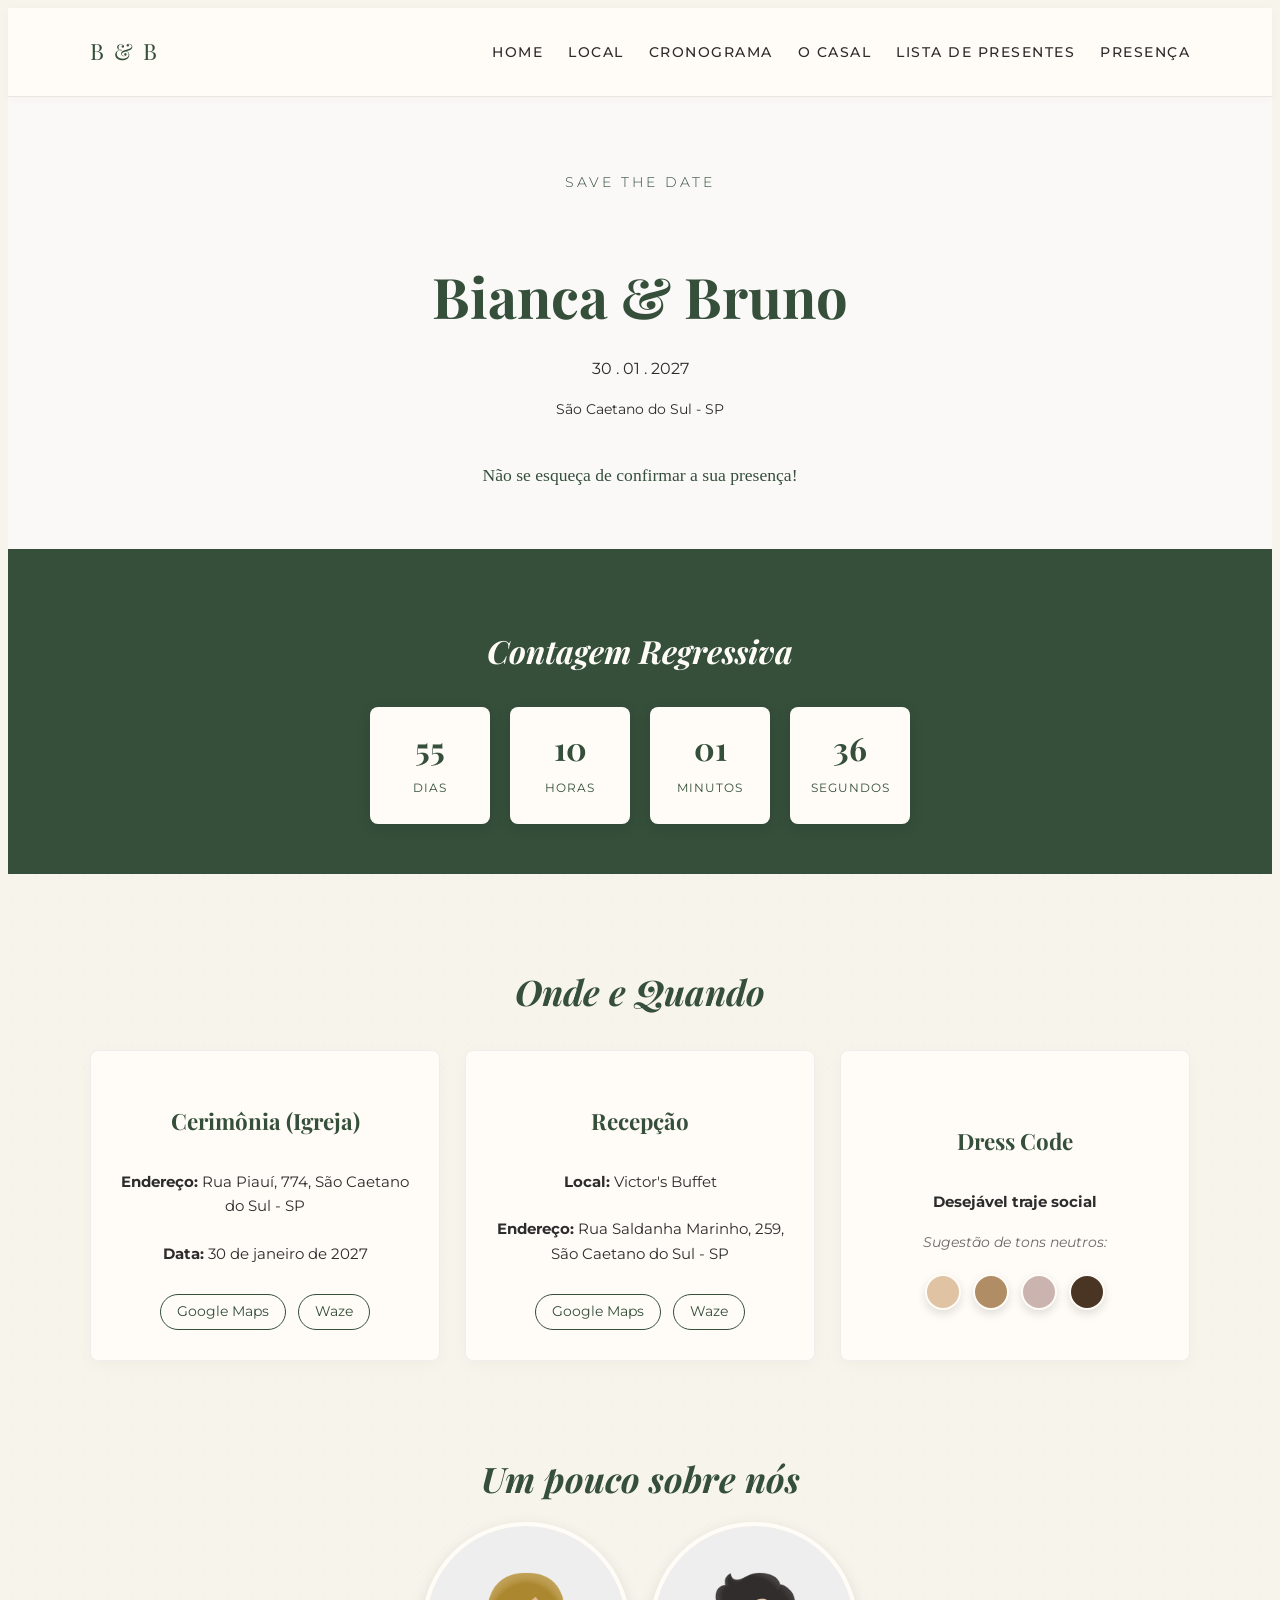
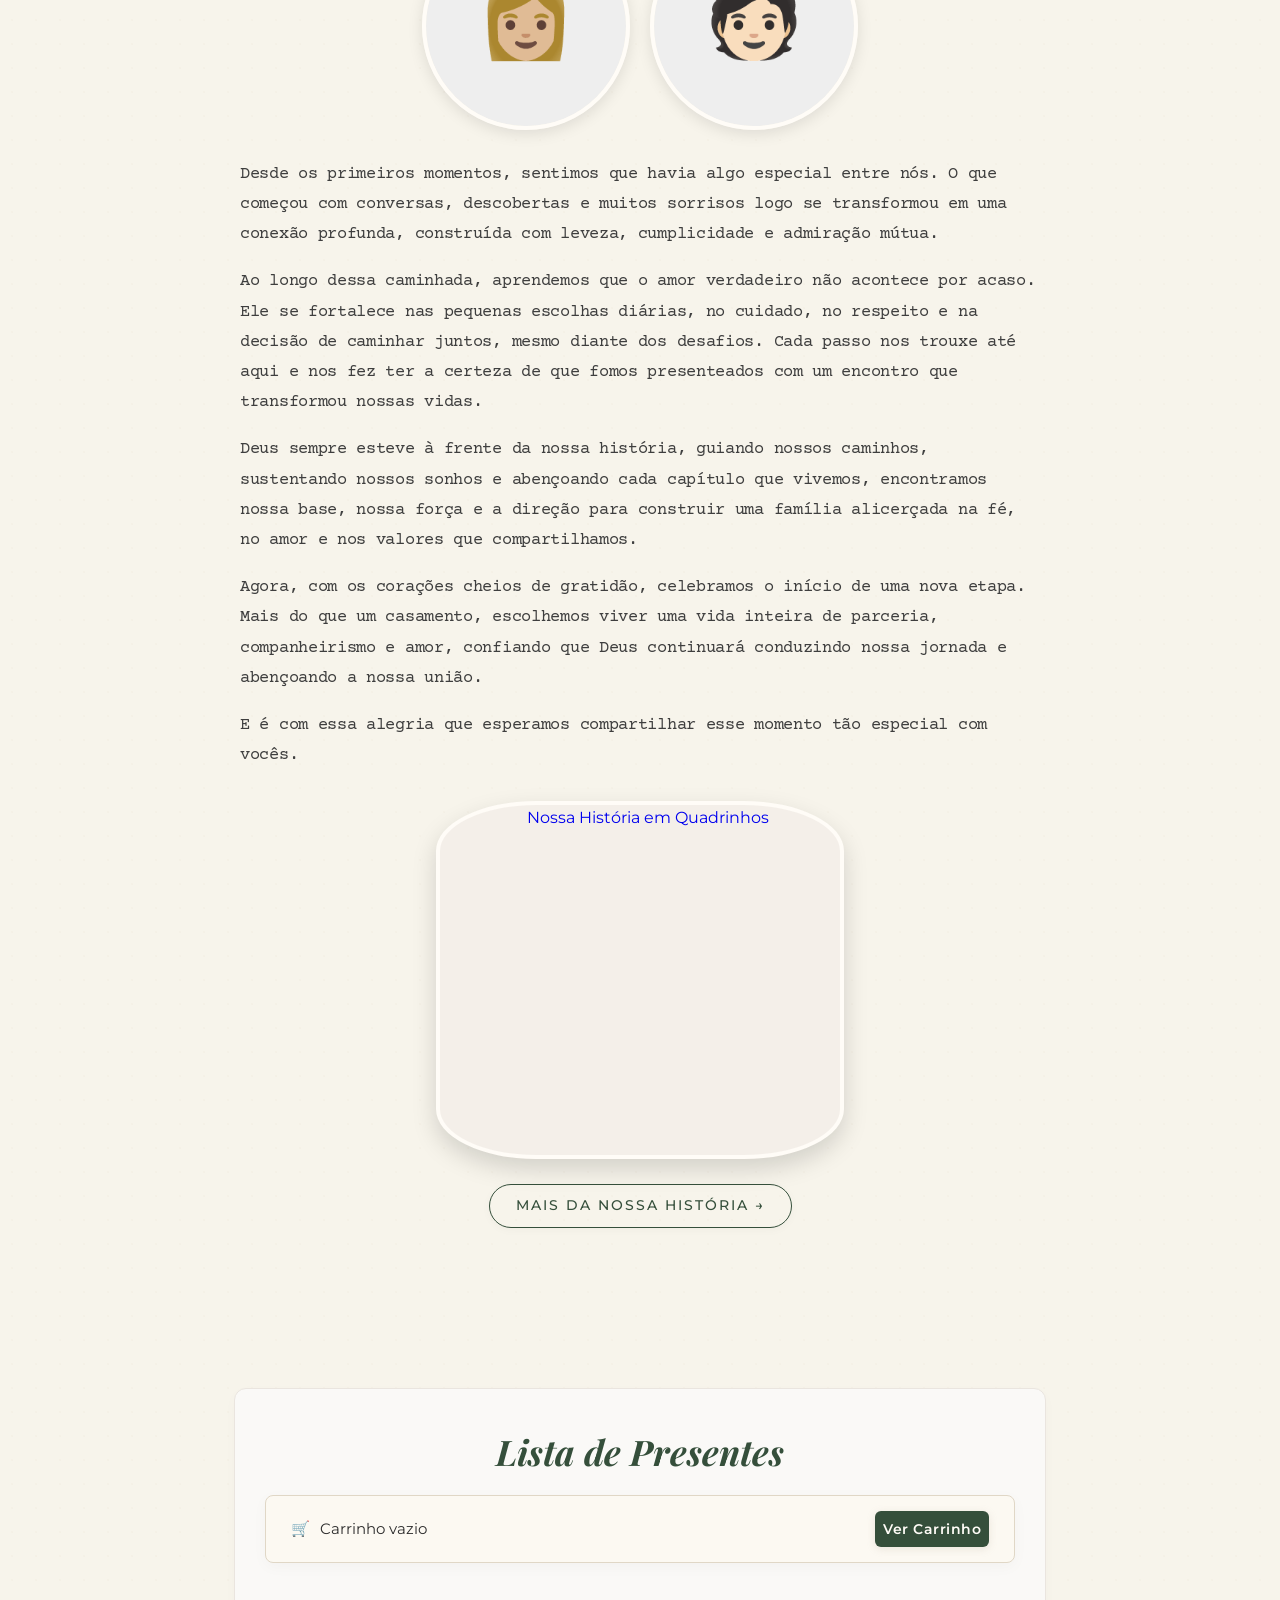
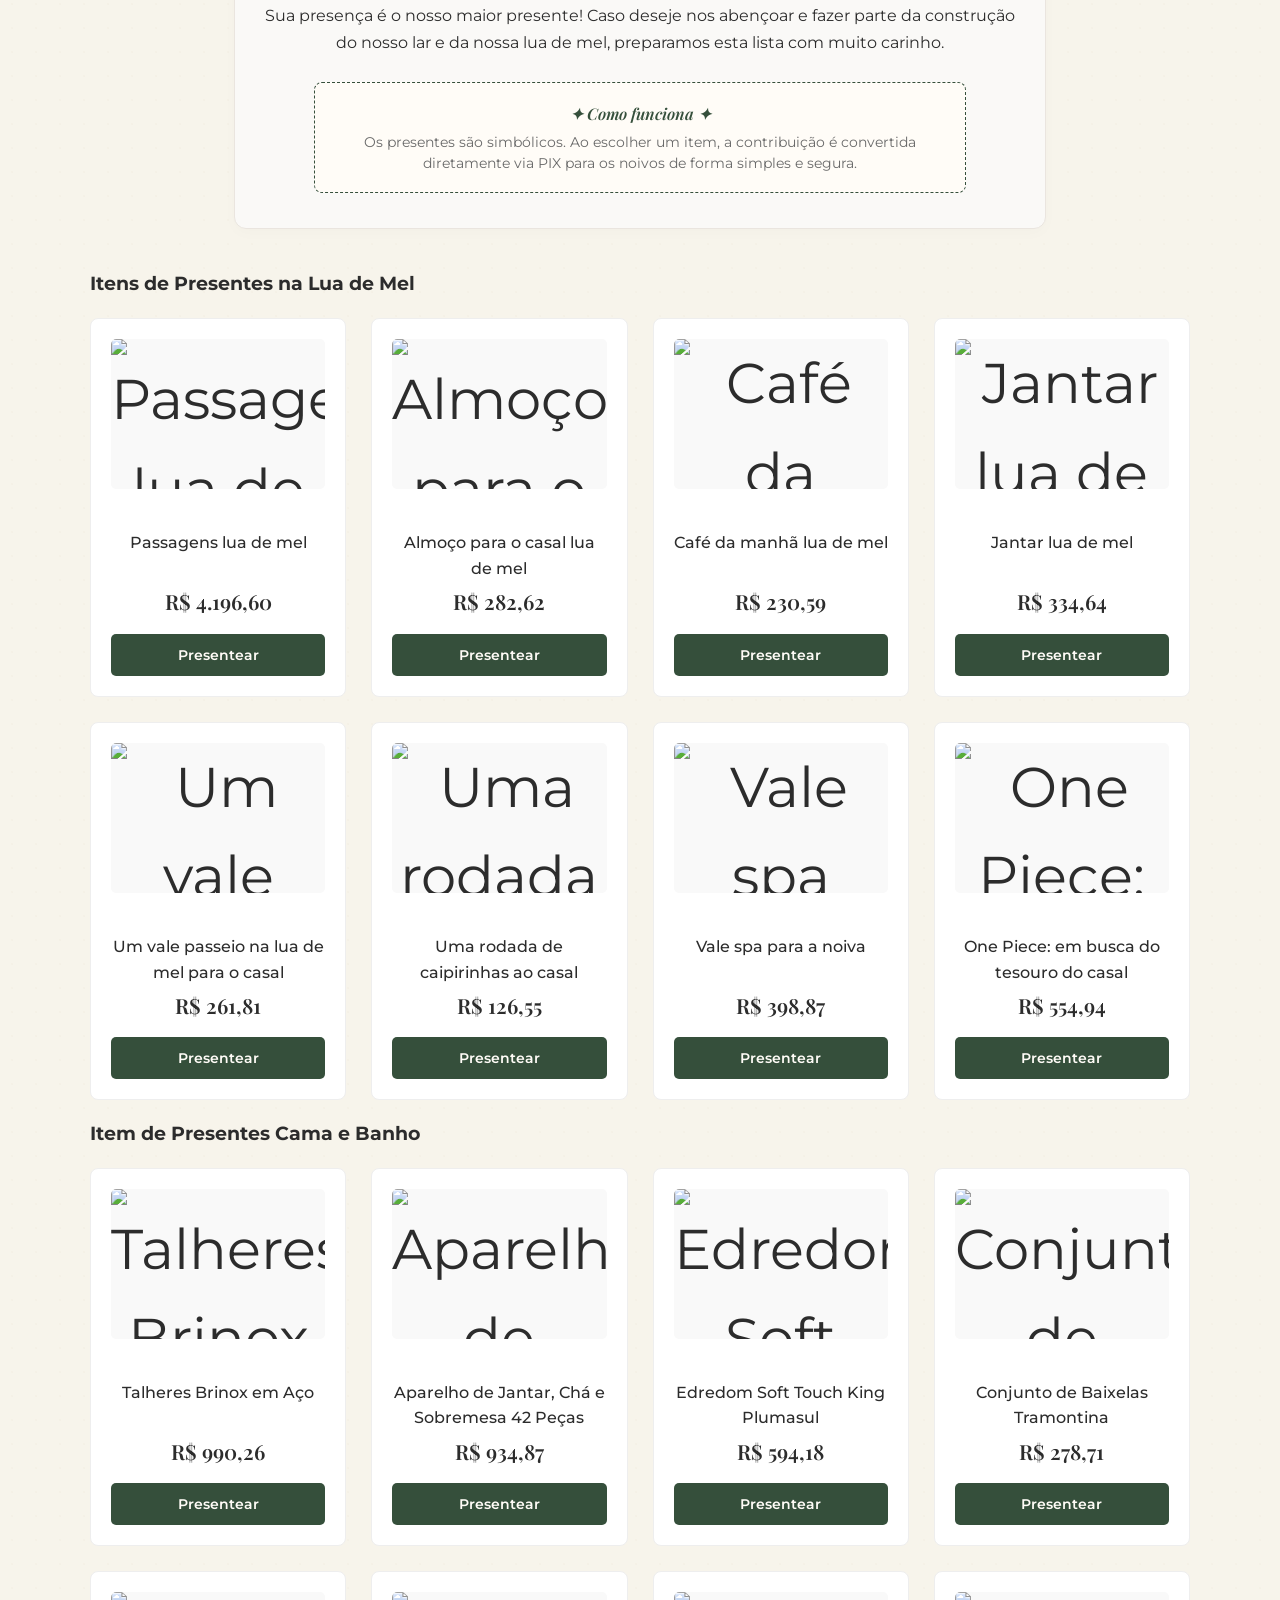
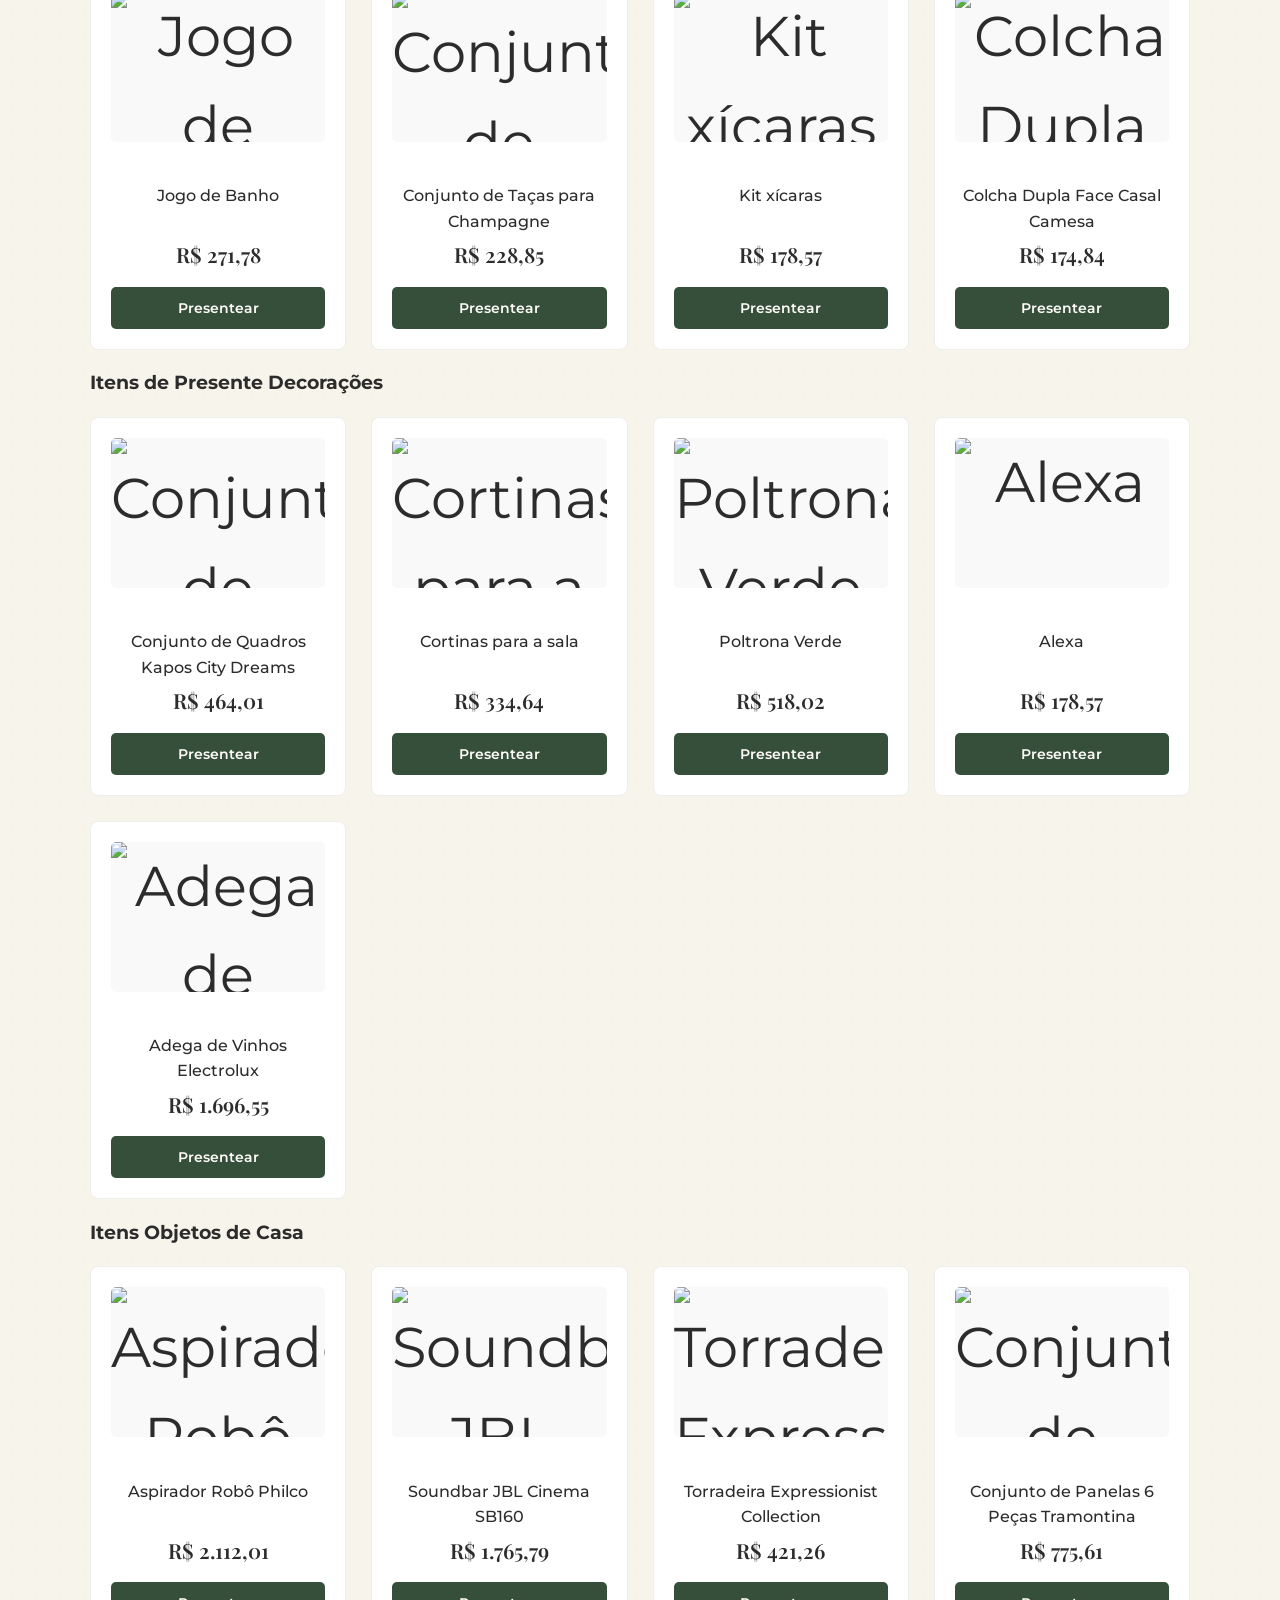
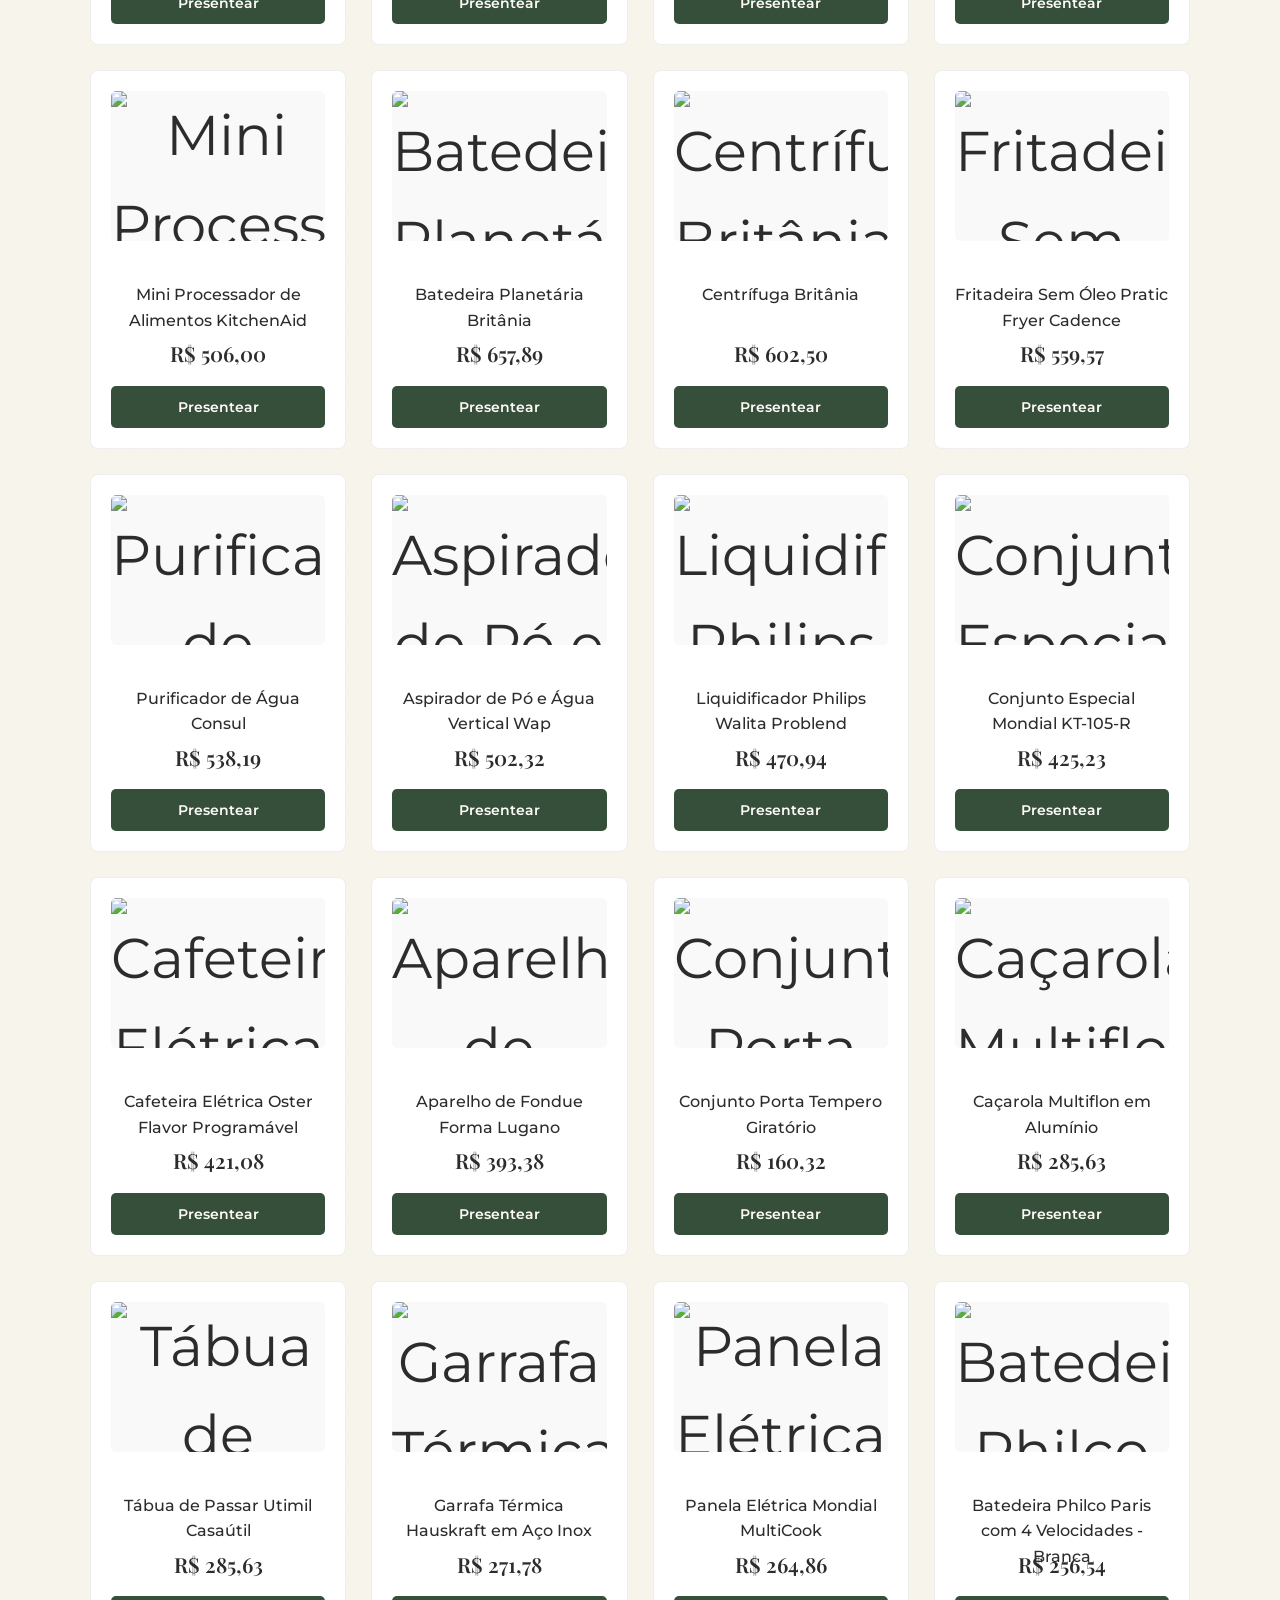
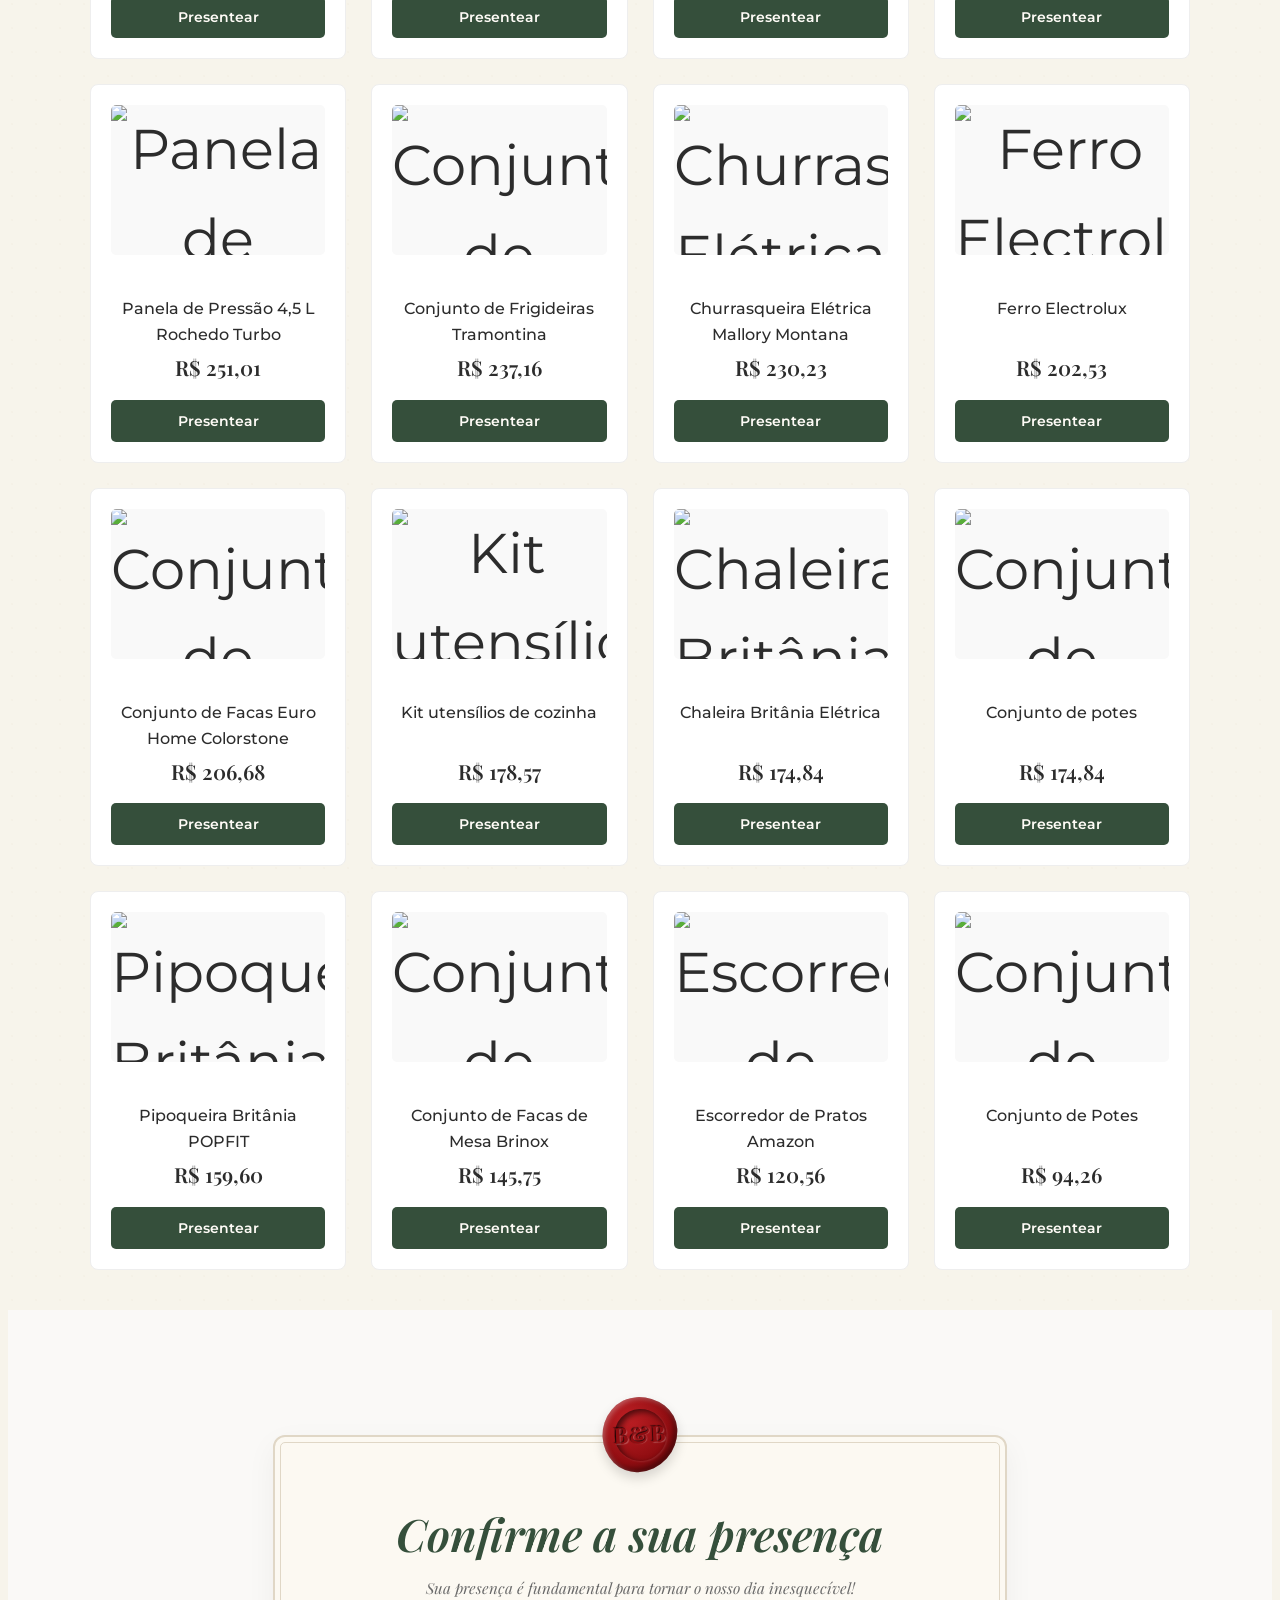
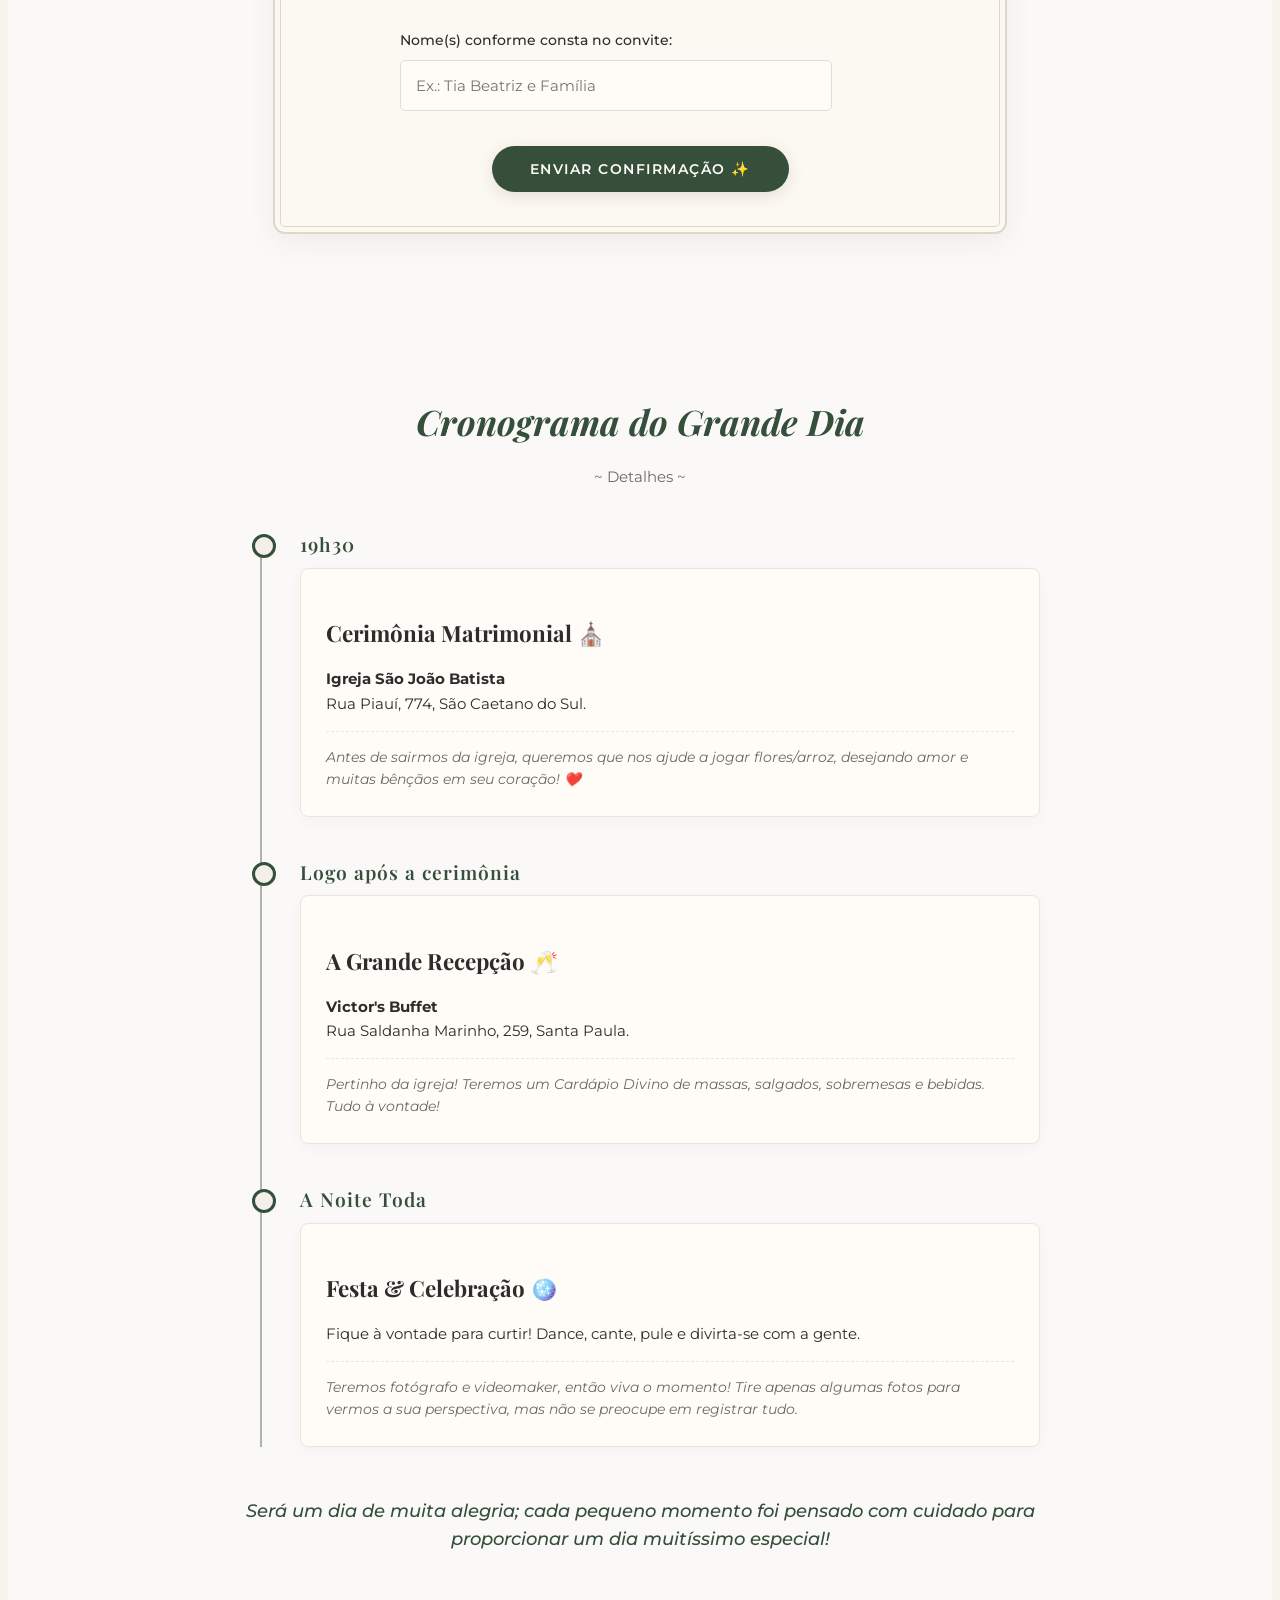
==== index.html @ 8f33884c "feat: alteracoes de funcoes js+html+css" ====
<!DOCTYPE html>
<html lang="pt-BR">
<head>
    <meta charset="UTF-8">
    <meta name="viewport" content="width=device-width, initial-scale=1.0, maximum-scale=1.0, user-scalable=no">
    <title>Casamento | Bianca & Bruno</title>
    <link href="https://fonts.googleapis.com/css2?family=Playfair+Display:ital,wght@0,400;0,600;1,400&family=Montserrat:wght@300;400;500;600&display=swap" rel="stylesheet">
    <link rel="stylesheet" href="css/style.css">
    <link href="https://fonts.googleapis.com/css2?family=Courier+Prime:ital,wght@0,400;0,700;1,400&display=swap" rel="stylesheet">
    <link href="https://fonts.googleapis.com/css2?family=Great+Vibes&display=swap" rel="stylesheet">
</head>
<body>

    <header>
        <nav class="navbar">
            <a href="#home" class="nav-logo">B & B</a>
            
            <div class="menu-toggle" id="mobile-menu" onclick="toggleMenu()">
                <span class="bar"></span>
                <span class="bar"></span>
                <span class="bar"></span>
            </div>

            <ul class="nav-links" id="nav-links">
                <li><a href="#home" onclick="closeMenu()">Home</a></li>
                <li><a href="#local" onclick="closeMenu()">Local</a></li>
                <li><a href="cronograma.html">Cronograma</a></li>
                <li><a href="#casal" onclick="closeMenu()">O Casal</a></li>
                <li><a href="#presentes" onclick="closeMenu()">Lista de Presentes</a></li>
                <li><a href="#presenca" onclick="closeMenu()">Presença</a></li>
            </ul>
        </nav>
    </header>

    <section id="home" class="hero">
        <h3 class="save-date-marquee">SAVE THE DATE</h3>
        
        <h1>Bianca & Bruno</h1>
        <p>30 . 01 . 2027</p>
        <p style="margin-top: 5px; font-size: 0.9rem;">São Caetano do Sul - SP</p>
        <br/>
        <a href="#presenca" style="color: var(--primary-color); font-family: 'Times New Roman', Times, serif; font-size: 1.1rem; text-decoration: none; transition: opacity 1.3s;" onmouseover="this.style.opacity='0.9'" onmouseout="this.style.opacity='1'">
            Não se esqueça de confirmar a sua presença!
        </a>
    </section>

    <section class="countdown-section">
        <h2>Contagem Regressiva</h2>
        <div class="timer">
            <div class="timer-box"><span id="days">00</span><p>Dias</p></div>
            <div class="timer-box"><span id="hours">00</span><p>Horas</p></div>
            <div class="timer-box"><span id="minutes">00</span><p>Minutos</p></div>
            <div class="timer-box"><span id="seconds">00</span><p>Segundos</p></div>
        </div>
    </section>

    <section id="local" class="location-section">
        <h2 class="section-title">Onde e Quando</h2>
        <div class="location-grid">
            
            <div class="location-card">
                <h3>Cerimônia (Igreja)</h3>
                <p><strong>Endereço:</strong> Rua Piauí, 774, São Caetano do Sul - SP</p>
                <p><strong>Data:</strong> 30 de janeiro de 2027</p>
                
                <div class="map-links">
                    <a href="https://www.google.com/maps/search/?api=1&query=Igreja+Sao+Joao+Batista+Rua+Piaui+774+Sao+Caetano+do+Sul" target="_blank" class="btn-map">Google Maps</a>
                    <a href="https://waze.com/ul?q=Igreja+Sao+Joao+Batista+Rua+Piaui+774+Sao+Caetano+do+Sul&navigate=yes" target="_blank" class="btn-map">Waze</a>
                </div>
            </div>
            
            <div class="location-card">
                <h3>Recepção</h3>
                <p><strong>Local:</strong> Victor's Buffet</p>
                <p><strong>Endereço:</strong> Rua Saldanha Marinho, 259, São Caetano do Sul - SP</p>
                
                <div class="map-links">
                    <a href="https://www.google.com/maps/search/?api=1&query=Victor's+Buffet+Rua+Saldanha+Marinho+259+Sao+Caetano+do+Sul" target="_blank" class="btn-map">Google Maps</a>
                    <a href="https://waze.com/ul?q=Victor's+Buffet+Rua+Saldanha+Marinho+259+Sao+Caetano+do+Sul&navigate=yes" target="_blank" class="btn-map">Waze</a>
                </div>
            </div>
            
            <div class="location-card">
                <h3>Dress Code</h3>
                <p><strong>Desejável traje social</strong></p>
                <p class="suggestion" style="margin-top: 10px; margin-bottom: 5px;">Sugestão de tons neutros:</p>
    
                <div class="palette-container">
                    <div class="color-dot" style="background-color: #dfc3a3;" title="Beige"></div>
                    <div class="color-dot" style="background-color: #b08d65;" title="Coffee"></div>
                    <div class="color-dot" style="background-color: #cbb4b0;" title="Dreamy Pink"></div>
                    <div class="color-dot" style="background-color: #4a3525;" title="Chocolate"></div>
                </div>
            </div>
    </div>
    <section id="casal" class="couple-section">
        <h2 class="section-title">Um pouco sobre nós</h2>
        <div class="photos">
            <img src="img/noiva.png" alt="Bianca" class="photo-couple" onerror="this.src='data:image/svg+xml;utf8,<svg xmlns=\'http://www.w3.org/2000/svg\' width=\'200\' height=\'200\' viewBox=\'0 0 200 200\'><circle cx=\'100\' cy=\'100\' r=\'100\' fill=\'%23eee\'/><text x=\'50%\' y=\'50%\' dominant-baseline=\'middle\' text-anchor=\'middle\' font-size=\'80\'>👩🏼</text></svg>'">
            <img src="img/noivo.png" alt="Bruno" class="photo-couple" onerror="this.src='data:image/svg+xml;utf8,<svg xmlns=\'http://www.w3.org/2000/svg\' width=\'200\' height=\'200\' viewBox=\'0 0 200 200\'><circle cx=\'100\' cy=\'100\' r=\'100\' fill=\'%23eee\'/><text x=\'50%\' y=\'50%\' dominant-baseline=\'middle\' text-anchor=\'middle\' font-size=\'80\'>🧑🏻</text></svg>'">
        </div>
        <div style="text-align: left; max-width: 800px; margin: 0 auto; line-height: 1.8;">
            <p style="margin-bottom: 15px;">Desde os primeiros momentos, sentimos que havia algo especial entre nós. O que começou com conversas, descobertas e muitos sorrisos logo se transformou em uma conexão profunda, construída com leveza, cumplicidade e admiração mútua.</p>
            <p style="margin-bottom: 15px;">Ao longo dessa caminhada, aprendemos que o amor verdadeiro não acontece por acaso. Ele se fortalece nas pequenas escolhas diárias, no cuidado, no respeito e na decisão de caminhar juntos, mesmo diante dos desafios. Cada passo nos trouxe até aqui e nos fez ter a certeza de que fomos presenteados com um encontro que transformou nossas vidas.</p>
            <p style="margin-bottom: 15px;">Deus sempre esteve à frente da nossa história, guiando nossos caminhos, sustentando nossos sonhos e abençoando cada capítulo que vivemos, encontramos nossa base, nossa força e a direção para construir uma família alicerçada na fé, no amor e nos valores que compartilhamos.</p>
            <p style="margin-bottom: 15px;">Agora, com os corações cheios de gratidão, celebramos o início de uma nova etapa. Mais do que um casamento, escolhemos viver uma vida inteira de parceria, companheirismo e amor, confiando que Deus continuará conduzindo nossa jornada e abençoando a nossa união.</p>
<p style="margin-bottom: 30px;">E é com essa alegria que esperamos compartilhar esse momento tão especial com vocês.</p>
        </div>
        
        <a href="historia.html" style="display: block; text-decoration: none; transition: transform 0.3s;" onmouseover="this.style.transform='scale(1.02)'" onmouseout="this.style.transform='scale(1)'">
            <div class="oval-container" style="margin: 30px auto 5px auto;">
                <img src="img/quadrinhos-bru-bia.png" alt="Nossa História em Quadrinhos" class="couple-oval-img">
            </div>
        </a>

    <a href="historia.html" class="btn-historia">Mais da Nossa História →</a>

    </section>
        
</section>

    <script src="js/script.js"></script>

    <section id="presentes" class="gifts-section">
    
    <div class="gifts-intro-card">
        <h2 class="section-title">Lista de Presentes</h2>
    <div class="cart-bar">
        <div class="cart-bar-info">
            <span>🛒</span>
            <span id="cart-status-text">Carrinho vazio</span>
        </div>
        <button class="btn-ver-carrinho" onclick="openCart()">Ver Carrinho</button>
    </div>
        <p class="gifts-main-text">
            Sua presença é o nosso maior presente! Caso deseje nos abençoar e fazer parte da construção do nosso lar e da nossa lua de mel, preparamos esta lista com muito carinho.
        </p>

        <div class="gifts-badge-info">
            <span class="badge-title">✦ Como funciona ✦</span>
            <p>Os presentes são simbólicos. Ao escolher um item, a contribuição é convertida diretamente via PIX para os noivos de forma simples e segura.</p>
        </div>
    </div>

    <div id="gifts-container"></div>

    <div class="modal-overlay" id="cart-modal">
        <div class="modal">
            <button class="close-modal" onclick="closeCart()">×</button>
            <h2 style="font-family: var(--font-title); color: var(--primary-color);">Seu Carrinho</h2>
            
            <div id="cart-items-list" class="cart-items">
                <p style="text-align:center; color:#888;">Seu carrinho está vazio.</p>
            </div>
            
            <div class="cart-total" id="cart-total-box" style="display:none;">
                Total: R$ <span id="cart-total-value">0,00</span>
            </div>
            
            <button class="btn-checkout" id="btn-checkout" onclick="checkoutPix()" style="display:none;">
                Copiar PIX para Pagamento
            </button>

            <button class="btn-whatsapp-comprovante" id="btn-whatsapp" onclick="enviarComprovanteWhatsApp()" style="display:none;">
                Ou Enviar Comprovante da sua Compra por WhatsApp
            </button>

            <div class="pix-box" id="pix-instructions" style="display:none;">
                <button onclick="voltarParaCarrinho()" class="btn-voltar-pix">← Voltar</button>
                <p><strong>Quase lá!</strong> Transfira o valor exato para a chave PIX abaixo:</p>
                <div class="pix-key">11966688598</div>
                <p style="font-size: 0.85rem; color: #666; margin-top:10px;">Após o pagamento, o presente já é de vocês! Muito obrigado! ❤️</p>
            </div>
        </div>
    </div>

</section>

    
<section id="presenca" class="rsvp-section">
        <div class="rsvp-envelope-card">
            
            <div class="wax-seal-wrapper">
                <div class="realistic-wax-seal">
                    <span class="wax-letters">B&B</span>
                </div>
            </div>

            <h2 class="section-title rsvp-title-pen">Confirme a sua presença</h2>
            <p class="rsvp-subtitle">Sua presença é fundamental para tornar o nosso dia inesquecível!</p>
            
            <div class="rsvp-form">
                <div class="input-group">
                    <label for="rsvp-name" class="rsvp-label">Nome(s) conforme consta no convite:</label>
                    <input type="text" placeholder="Ex.: Tia Beatriz e Família" id="rsvp-name" class="rsvp-input">
                </div>
                
                <button class="btn-rsvp" onclick="confirmarPresenca()">Enviar Confirmação ✨</button>
            </div>

        </div>
    </section>

    <section id="cronograma" class="cronograma-section">
        <h2 class="section-title">Cronograma do Grande Dia</h2>
        <p class="subtitle">~ Detalhes ~</p>

        <div style="max-width: 800px; margin: 20px auto 40px; padding: 0 20px;">
            
            <ul class="timeline">
                
                <li>
                    <div class="timeline-time">19h30</div>
                    <div class="timeline-content">
                        <h3>Cerimônia Matrimonial ⛪</h3>
                        <p><strong>Igreja São João Batista</strong><br>Rua Piauí, 774, São Caetano do Sul.</p>
                        <p class="timeline-note">Antes de sairmos da igreja, queremos que nos ajude a jogar flores/arroz, desejando amor e muitas bênçãos em seu coração! ❤️</p>
                    </div>
                </li>

                <li>
                    <div class="timeline-time">Logo após a cerimônia</div>
                    <div class="timeline-content">
                        <h3>A Grande Recepção 🥂</h3>
                        <p><strong>Victor's Buffet</strong><br>Rua Saldanha Marinho, 259, Santa Paula.</p>
                        <p class="timeline-note">Pertinho da igreja! Teremos um Cardápio Divino de massas, salgados, sobremesas e bebidas. Tudo à vontade!</p>
                    </div>
                </li>

                <li>
                    <div class="timeline-time">A Noite Toda</div>
                    <div class="timeline-content">
                        <h3>Festa & Celebração 🪩</h3>
                        <p>Fique à vontade para curtir! Dance, cante, pule e divirta-se com a gente.</p>
                        <p class="timeline-note">Teremos fotógrafo e videomaker, então viva o momento! Tire apenas algumas fotos para vermos a sua perspectiva, mas não se preocupe em registrar tudo.</p>
                    </div>
                </li>

            </ul>

            <p style="margin-top: 50px; font-style: italic; text-align: center; color: var(--primary-color); font-weight: 500; font-size: 1.1rem;">
                Será um dia de muita alegria; cada pequeno momento foi pensado com cuidado para proporcionar um dia muitíssimo especial!
            </p>

        </div>
    </section>

    <div class="modal-overlay" id="popup-confirmacao" style="display: none;">
    <div class="modal" style="text-align: center; padding: 40px 30px;">
        <div style="font-size: 2.5rem; margin-bottom: 10px;">🤍</div>
        <h3 style="font-family: var(--font-title); color: var(--primary-color); font-size: 1.5rem; margin-bottom: 15px;">Presente Adicionado!</h3>
        <p id="popup-texto-item" style="font-family: var(--font-text); font-size: 0.95rem; color: var(--text-dark); margin-bottom: 25px; line-height: 1.5;"></p>
        
        <div style="display: flex; gap: 12px; justify-content: center; flex-wrap: wrap;">
            <button onclick="fecharPopupConfirmacao()" style="background-color: transparent; color: var(--primary-color); border: 1px solid var(--primary-color); padding: 12px 20px; border-radius: 25px; font-weight: 600; cursor: pointer; font-size: 0.85rem; font-family: var(--font-text);">Continuar Escolhendo</button>
            <button onclick="irParaCarrinho()" style="background-color: var(--primary-color); color: var(--white); border: none; padding: 12px 24px; border-radius: 25px; font-weight: 600; cursor: pointer; font-size: 0.85rem; font-family: var(--font-text);">Ver Carrinho</button>
        </div>
    </div>
</div>

<div class="modal-overlay" id="popup-rsvp-alerta">
    <div class="modal" style="text-align: center; padding: 40px 30px;">
        <div style="font-size: 2.2rem; margin-bottom: 10px;">✨</div>
        <h3 style="font-family: var(--font-title); color: var(--primary-color); font-size: 1.4rem; margin-bottom: 15px;">Atenção</h3>
        <p style="font-family: var(--font-text); font-size: 0.95rem; color: var(--text-dark); margin-bottom: 25px; line-height: 1.5;">Por favor, preencha o seu nome no campo antes de enviar a confirmação.</p>
        <button onclick="fecharRsvpAlerta()" style="background-color: var(--primary-color); color: var(--white); border: none; padding: 12px 28px; border-radius: 25px; font-weight: 600; cursor: pointer; font-size: 0.85rem; font-family: var(--font-text);">Entendido</button>
    </div>
</div>

<script src="js/script.js"></script>
</body>
</html>
---- css/style.css ----
:root {
    --bg-color: #f7f4eb;          
    --primary-color: #354f3b;     
    --gold-accent: #b89753;       
    --text-dark: #2c2c2c;
    --text-light: #6a6a6a;
    --white: #fffcf7;             
    --font-title: 'Playfair Display', serif;
    --font-text: 'Montserrat', sans-serif;
}

body { 
    font-family: var(--font-text); 
    background-color: var(--bg-color); 
    color: var(--text-dark); 
    line-height: 1.6; 
    background-image: radial-gradient(circle, rgba(184, 151, 83, 0.03) 1px, transparent 1px);
    background-size: 24px 24px;
}

.save-date-marquee {
    background-color: transparent;
    border: none;
    box-shadow: none;
    padding: 0;
    color: var(--primary-color);
    letter-spacing: 5px;
    font-size: 0.9rem;
    font-weight: 500;
    text-transform: uppercase;
    margin-bottom: 12px;
    display: inline-block;
    animation: textPulse 2s infinite ease-in-out;
}

@keyframes textPulse {
    0%, 100% { opacity: 1; }
    50% { opacity: 0.35; }
}

header {
    background-color: var(--white);
    border-bottom: 1px solid #eae5df;
    position: sticky;
    top: 0;
    z-index: 1000;
    width: 100%;
    box-shadow: 0 2px 10px rgba(0,0,0,0.03);
}

.navbar {
    max-width: 1100px;
    margin: 0 auto;
    display: flex;
    justify-content: space-between;
    align-items: center;
    padding: 15px 20px;
}

.nav-logo {
    font-family: var(--font-title);
    font-size: 1.4rem;
    color: var(--primary-color);
    text-decoration: none;
    letter-spacing: 2px;
}

.nav-links {
    display: flex;
    list-style: none;
    gap: 25px;
    align-items: center;
}

.nav-links a {
    text-decoration: none;
    color: var(--text-dark);
    font-size: 0.85rem;
    text-transform: uppercase;
    letter-spacing: 1.5px;
    font-weight: 500;
    transition: color 0.3s ease;
}

.nav-links a:hover {
    color: var(--primary-color);
}

.menu-toggle {
    display: none; 
    cursor: pointer;
    flex-direction: column;
    gap: 5px;
    padding: 5px;
    background: none;
    border: none;
}

.menu-toggle .bar {
    width: 24px;
    height: 2px;
    background-color: var(--primary-color);
    display: block;
    transition: 0.3s ease;
}

@media (max-width: 768px) {
    .navbar {
        flex-direction: row;
        justify-content: space-between;
        align-items: center;
        padding: 15px 20px;
    }

    .menu-toggle {
        display: flex; 
    }

    .nav-links {
        display: none; 
        flex-direction: column;
        position: absolute;
        top: 100%;
        left: 0;
        width: 100%;
        background-color: var(--white);
        border-bottom: 1px solid #eee;
        padding: 20px 0;
        box-shadow: 0 10px 20px rgba(0,0,0,0.05);
        gap: 15px;
        text-align: center;
    }

    .nav-links.active {
        display: flex; 
    }

    .nav-links a {
        font-size: 0.95rem;
        padding: 10px 0;
        display: block;
    }
}

.hero { text-align: center; padding: 60px 20px; background-color: #faf9f7; }
.hero h3 { font-weight: 300; letter-spacing: 3px; font-size: 0.9rem; margin-bottom: 10px; }
.hero h1 { font-family: var(--font-title); font-size: 3.5rem; color: var(--primary-color); margin-bottom: 10px; }

.section-title { font-family: var(--font-title); font-size: 2.2rem; color: var(--primary-color); margin: 30px 0 15px; font-style: italic; text-align: center; }
.subtitle { text-align: center; font-size: 0.95rem; color: var(--text-light); max-width: 700px; margin: 0 auto 40px; padding: 0 20px;}

.couple-section { padding: 60px 20px; text-align: center; max-width: 800px; margin: 0 auto; }
.photos { display: flex; justify-content: center; gap: 20px; margin-bottom: 30px; flex-wrap: wrap; }
.photo-couple { width: 200px; height: 200px; border-radius: 50%; object-fit: cover; border: 4px solid var(--white); box-shadow: 0 4px 15px rgba(0,0,0,0.1); }

.oval-container {
    width: 100%;
    max-width: 400px;
    height: 350px;
    margin: 30px auto;
    overflow: hidden;
    border-radius: 100px / 50px;
    box-shadow: 0 10px 25px rgba(0,0,0,0.15);
    border: 4px solid var(--white);
    background-color: #f4efe9;
}

.couple-oval-img {
    width: 100%;
    height: 100%;
    object-fit: cover;
    display: block;
}

.btn-historia {
    display: inline-block;
    margin: 20px auto 0 auto;
    padding: 10px 26px;
    color: var(--primary-color);
    background-color: transparent;
    border: 1px solid var(--primary-color);
    border-radius: 25px;
    font-family: var(--font-text);
    font-size: 0.85rem;
    font-weight: 500;
    text-transform: uppercase;
    letter-spacing: 2px;
    text-decoration: none;
    transition: all 0.3s ease;
    box-shadow: 0 2px 10px rgba(0, 0, 0, 0.03);
}

.btn-historia:hover {
    background-color: var(--primary-color);
    color: var(--white);
    transform: translateY(-2px);
    box-shadow: 0 6px 15px rgba(0, 0, 0, 0.08);
}

.historia-texto, .couple-section p {
    font-family: 'Courier Prime', 'Courier New', Courier, monospace;
    font-size: 1.05rem;
    line-height: 1.8;
    color: #3e3e3e;
    letter-spacing: -0.3px;
}

.countdown-section {
    background-color: var(--primary-color);
    color: var(--white);
    text-align: center;
    padding: 50px 20px;
}

.countdown-section h2 {
    font-family: var(--font-title);
    font-size: 2rem;
    margin-bottom: 30px;
    font-style: italic;
    color: var(--white);
}

.timer {
    display: flex;
    justify-content: center;
    gap: 20px;
    flex-wrap: wrap;
}

.timer-box {
    background-color: var(--white);
    color: var(--primary-color);
    padding: 15px;
    border-radius: 8px;
    min-width: 90px;
    box-shadow: 0 4px 15px rgba(0,0,0,0.1);
}

.timer-box span {
    display: block; 
    font-size: 2rem;
    font-weight: bold;
    font-family: var(--font-title);
}

.timer-box p {
    font-size: 0.75rem;
    text-transform: uppercase;
    letter-spacing: 1px;
    margin-top: 5px;
}

.location-section {
    padding: 60px 20px;
    max-width: 1100px;
    margin: 0 auto;
    text-align: center;
}

.location-grid {
    display: grid;
    grid-template-columns: repeat(auto-fit, minmax(280px, 1fr));
    gap: 25px;
    margin-top: 30px;
}

.location-card {
    background-color: var(--white);
    border: 1px solid #eee;
    border-radius: 8px;
    padding: 30px 20px;
    box-shadow: 0 4px 15px rgba(0,0,0,0.03);
    display: flex;
    flex-direction: column;
    justify-content: center;
}

.location-card h3 {
    font-family: var(--font-title);
    color: var(--primary-color);
    font-size: 1.4rem;
    margin-bottom: 15px;
}

.location-card p {
    font-size: 0.95rem;
    color: var(--text-dark);
    margin-bottom: 8px;
}

.location-card .suggestion {
    font-size: 0.85rem;
    color: var(--text-light);
    font-style: italic;
    margin-top: 5px;
}

.map-links {
    display: flex;
    gap: 12px;
    justify-content: center;
    margin-top: 20px;
}

.btn-map {
    display: inline-block;
    padding: 6px 16px;
    font-size: 0.85rem;
    font-family: var(--font-text);
    color: var(--primary-color);
    background-color: transparent;
    border: 1px solid var(--primary-color);
    border-radius: 20px;
    text-decoration: none;
    transition: all 0.3s ease;
}

.btn-map:hover {
    background-color: var(--primary-color);
    color: var(--white);
    transform: translateY(-2px);
}

.btn-dresscode {
    display: inline-block;
    margin-top: 18px;
    padding: 6px 16px;          
    font-size: 0.85rem;
    font-family: var(--font-text);
    color: var(--primary-color);
    background-color: transparent;
    border: 1px solid var(--primary-color); 
    border-radius: 20px;       
    text-decoration: none;
    transition: all 0.3s ease;
}

.btn-dresscode:hover {
    background-color: var(--primary-color);
    color: var(--white);
    transform: translateY(-2px);
}

.gifts-section { max-width: 1100px; margin: 0 auto; padding: 40px 20px; }
.cart-header { display: flex; justify-content: space-between; align-items: center; background: #fff; padding: 15px 20px; border: 1px solid #ddd; border-radius: 8px; margin-bottom: 30px;}
.btn-cart { background: var(--primary-color); color: #fff; border: none; padding: 10px 20px; border-radius: 5px; cursor: pointer; font-weight: bold; font-size: 1rem;}

.gifts-grid { display: grid; grid-template-columns: repeat(auto-fill, minmax(240px, 1fr)); gap: 25px; }
.gift-card { border: 1px solid #eee; border-radius: 8px; padding: 20px; text-align: center; display: flex; flex-direction: column; background: #fff; transition: transform 0.2s;}
.gift-card:hover { transform: translateY(-5px); box-shadow: 0 10px 20px rgba(0,0,0,0.05); }
.gift-img { height: 150px; object-fit: contain; width: 100%; border-radius: 5px; margin-bottom: 20px; background: #f9f9f9; }
.gift-card h4 { font-weight: 500; font-size: 1rem; height: 45px; margin-bottom: 10px; color: var(--text-dark);}
.price { font-family: var(--font-title); font-weight: 600; font-size: 1.3rem; margin-bottom: 15px; color: var(--text-dark); }
.btn-presentear { background-color: #354f3b; color: var(--white); border: none; padding: 12px; border-radius: 5px; cursor: pointer; font-weight: 600; width: 100%; margin-top: auto; font-family: var(--font-text); font-size: 0.9rem;}

.rsvp-section { padding: 60px 20px; text-align: center; background-color: #faf9f7; }
.rsvp-form input { width: 100%; max-width: 400px; padding: 15px; margin-bottom: 15px; border: 1px solid #ddd; border-radius: 5px; font-family: var(--font-text);}
.btn-rsvp { background-color: var(--rosa-btn); color: var(--text-dark); border: none; padding: 15px 40px; border-radius: 25px; font-weight: 600; cursor: pointer; font-size: 1rem;}

.modal-overlay { position: fixed; top: 0; left: 0; width: 100%; height: 100%; background: rgba(0,0,0,0.6); display: none; justify-content: center; align-items: center; z-index: 2000; }
.modal { background: var(--white); width: 90%; max-width: 450px; border-radius: 10px; padding: 30px; position: relative; max-height: 85vh; overflow-y: auto;}
.close-modal { position: absolute; top: 15px; right: 20px; font-size: 1.8rem; cursor: pointer; border: none; background: none; color: var(--text-light);}

.cart-items { margin: 20px 0; border-top: 1px solid #eee; padding-top: 15px;}
.cart-item { display: flex; justify-content: space-between; align-items: center; margin-bottom: 15px; font-size: 0.9rem; border-bottom: 1px dashed #eee; padding-bottom: 10px;}
.remove-btn { background: none; border: none; color: red; font-size: 0.8rem; text-decoration: underline; cursor: pointer; margin-top: 5px;}
.cart-total { font-family: var(--font-title); font-size: 1.5rem; font-weight: 600; text-align: right; margin-bottom: 20px; color: var(--primary-color); }

.btn-checkout { background: var(--primary-color); color: var(--white); border: none; padding: 15px; width: 100%; border-radius: 5px; font-size: 1.1rem; cursor: pointer; font-weight: bold; font-family: var(--font-text);}
.pix-box { display: none; background: #f9f9f9; padding: 20px; border-radius: 8px; text-align: center; margin-top: 20px; border: 1px solid #ddd; }
.pix-key { background: #fff; border: 1px dashed #ccc; padding: 15px; margin: 15px 0; font-weight: bold; word-break: break-all; font-size: 1.1rem; color: #333;}

.btn-voltar-pix {
    position: absolute;
    top: 20px;
    left: 20px;
    background-color: transparent;
    border: 1px solid var(--primary-color);
    color: var(--primary-color);
    font-family: var(--font-text);
    font-size: 0.8rem;
    padding: 6px 16px;
    border-radius: 20px;
    cursor: pointer;
    font-weight: 500;
    transition: all 0.3s ease;
    z-index: 10;
}

.btn-voltar-pix:hover {
    background-color: var(--primary-color);
    color: var(--white);
    transform: translateY(-1px);
}

.cronograma-section {
    padding: 60px 20px;
    background-color: #faf9f7;
}

.cronograma-box {
    max-width: 800px;
    margin: 0 auto;
    text-align: left;
    background: var(--white);
    padding: 40px;
    border-radius: 8px;
    box-shadow: 0 4px 15px rgba(0,0,0,0.03);
    border: 1px solid #eae5df;
    font-size: 0.98rem;
    color: var(--text-dark);
    line-height: 1.8;
}

@media (max-width: 768px) {
    .cronograma-box { padding: 20px; }
}

.site-footer {
    text-align: center;
    padding: 60px 20px;
    background-color: #faf9f7;
    border-top: 1px solid #eae5df;
    margin-top: 40px;
}

.timeline {
    list-style: none;
    padding: 0;
    margin: 0;
    position: relative;
}

.timeline::before {
    content: '';
    position: absolute;
    top: 10px;
    bottom: 0;
    left: 20px;
    width: 2px;
    background: var(--primary-color);
    opacity: 0.4;
}

.timeline li {
    position: relative;
    margin-bottom: 40px;
    padding-left: 60px; 
}

.timeline li:last-child {
    margin-bottom: 0;
}

.timeline li::before {
    content: '';
    position: absolute;
    left: 12px;
    top: 5px;
    width: 18px;
    height: 18px;
    background: #f4efe9; /* Cor de fundo da página do cronograma */
    border: 3px solid var(--primary-color);
    border-radius: 50%;
    transition: transform 0.3s ease, background 0.3s ease;
    z-index: 2;
}

.timeline li:hover::before {
    transform: scale(1.3);
    background: var(--primary-color);
}

.timeline li:hover .timeline-content {
    transform: translateY(-5px);
    box-shadow: 0 10px 25px rgba(0,0,0,0.08);
    border-color: var(--primary-color);
}

.timeline-time {
    font-family: var(--font-title);
    color: var(--primary-color);
    font-size: 1.2rem;
    font-weight: 600;
    margin-bottom: 8px;
    letter-spacing: 1px;
}

.timeline-content {
    background: var(--white);
    border: 1px solid #eae5df;
    border-radius: 8px;
    padding: 25px;
    box-shadow: 0 4px 15px rgba(0,0,0,0.03);
    transition: all 0.3s ease;
}

.timeline-content h3 {
    font-family: var(--font-title);
    color: var(--text-dark);
    font-size: 1.4rem;
    margin-bottom: 12px;
}

.timeline-content p {
    font-size: 0.95rem;
    color: var(--text-dark);
    margin-bottom: 15px;
    line-height: 1.6;
}

.timeline-note {
    font-style: italic;
    color: var(--text-light) !important;
    font-size: 0.85rem !important;
    margin-bottom: 0 !important;
    padding-top: 15px;
    border-top: 1px dashed #eae5df;
}

.btn-voltar {
    position: absolute;
    top: 20px;
    left: 20px;
    text-decoration: none;
    color: var(--primary-color);
    background-color: var(--white);
    border: 1px solid var(--primary-color);
    padding: 8px 18px;
    border-radius: 25px; 
    font-family: var(--font-text);
    font-size: 0.85rem;
    font-weight: 500;
    letter-spacing: 0.5px;
    box-shadow: 0 4px 12px rgba(0, 0, 0, 0.05);
    transition: all 0.3s ease;
    display: inline-flex;
    align-items: center;
    gap: 6px;
    z-index: 1001;
    
    animation: btnVoltarPulse 2.5s infinite ease-in-out;
}

.btn-voltar:hover {
    background-color: var(--primary-color);
    color: var(--white);
    transform: translateY(-2px);
    box-shadow: 0 6px 15px rgba(0, 0, 0, 0.1);
    opacity: 1; 
}

@keyframes btnVoltarPulse {
    0%, 100% {
        opacity: 1;
        transform: scale(1);
    }
    50% {
        opacity: 0.55; 
        transform: scale(1.04);
    }
}

.cronograma-header {
    text-align: center;
    padding-top: 70px;
    padding-bottom: 20px;
    padding-left: 20px;
    padding-right: 20px;
}

.cronograma-header h1 {
    font-family: var(--font-title);
    font-size: 2.5rem;
    color:#354f3b;
    margin-bottom: 8px;
}

.cronograma-subtitle {
    font-family: var(--font-title);
    font-style: italic;
    color: var(--text-light);
    font-size: 1.1rem;
}

.gifts-intro-card {
    max-width: 750px;
    margin: 0 auto 40px auto;
    text-align: center;
    background-color: #faf9f7;
    padding: 35px 30px;
    border-radius: 12px;
    border: 1px solid #eae5df;
    box-shadow: 0 4px 15px rgba(0, 0, 0, 0.02);
}

.gifts-intro-card .section-title {
    margin-top: 0;
    margin-bottom: 15px;
}

.gifts-main-text {
    font-size: 0.98rem;
    color: var(--text-dark);
    line-height: 1.7;
    margin-bottom: 25px;
    font-family: var(--font-text);
}

.gifts-badge-info {
    background-color: var(--white);
    border: 1px dashed var(--primary-color);
    padding: 18px 25px;
    border-radius: 8px;
    display: inline-block;
    max-width: 600px;
}

.cart-bar {
    max-width: 750px;
    margin: 0 auto 40px auto;
    background-color: #fcf9f2;
    border: 1px solid #e0d7c6;
    border-radius: 8px;
    padding: 15px 25px;
    display: flex;
    justify-content: space-between;
    align-items: center;
    box-shadow: 0 4px 15px rgba(0, 0, 0, 0.03);
}

.cart-bar-info {
    display: flex;
    align-items: center;
    gap: 10px;
    font-family: var(--font-text);
    font-size: 0.95rem;
    color: var(--text-dark);
}

.btn-ver-carrinho {
    background-color: var(--primary-color);
    color: var(--white);
    border: none;
    padding: 10px 8px;
    border-radius: 6px;
    font-family: var(--font-text);
    font-weight: 600;
    font-size: 0.85rem;
    letter-spacing: 0.5px;
    cursor: pointer;
    transition: all 0.3s ease;
    box-shadow: 0 2px 8px rgba(167, 149, 133, 0.2);
}

.btn-ver-carrinho:hover {
    background-color: #8c7a6b;
    transform: translateY(-1px);
}

.badge-title {
    font-family: var(--font-title);
    color: var(--primary-color);
    font-size: 1rem;
    font-style: italic;
    display: block;
    margin-bottom: 6px;
    font-weight: 600;
}

.gifts-badge-info p {
    font-size: 0.88rem;
    color: var(--text-light);
    margin: 0;
    line-height: 1.5;
    font-family: var(--font-text);
}

.rsvp-section {
    padding: 85px 20px 70px;
    background-color: #faf9f7;
    display: flex;
    justify-content: center;
}


.rsvp-envelope-card {
    background-color: #fcf9f2; 
    border: 2px solid #e0d7c6;
    outline: 1px solid #e0d7c6;
    outline-offset: -8px; 
    border-radius: 12px;
    padding: 55px 40px 40px;
    max-width: 650px;
    width: 100%;
    text-align: center;
    position: relative;
    box-shadow: 0 10px 30px rgba(0, 0, 0, 0.05);
    margin-top: 40px;
}


.wax-seal-wrapper {
    position: absolute;
    top: -40px;
    left: 50%;
    transform: translateX(-50%);
    z-index: 10;
}

.realistic-wax-seal {
    width: 75px;
    height: 75px;
    background: radial-gradient(circle at 35% 30%, #bd1f24 0%, #8f0d11 60%, #520507 100%);
    border-radius: 48% 52% 55% 45% / 51% 45% 55% 49%;
    box-shadow: 
        0 6px 12px rgba(0,0,0,0.15), 
        inset 2px 2px 5px rgba(255,255,255,0.3), 
        inset -3px -3px 6px rgba(0,0,0,0.4); 
    display: flex;
    align-items: center;
    justify-content: center;
    position: relative;
    transform: rotate(-3deg);
}


.realistic-wax-seal::before {
    content: '';
    position: absolute;
    width: 52px;
    height: 52px;
    border-radius: 50%;
    background: transparent;
    box-shadow: 
        inset 3px 3px 6px rgba(0,0,0,0.6), 
        1px 1px 2px rgba(255,255,255,0.1); 
}

.wax-letters {
    position: relative;
    z-index: 2;
    font-family: 'Playfair Display', Georgia, serif;
    font-size: 22px;
    font-weight: 700;
    color: #8f0d11; 
    text-shadow: 
        -1px -1px 1px rgba(0, 0, 0, 0.7), 
        1px 1px 1px rgba(255, 255, 255, 0.25); 
    letter-spacing: 1px;
}

.rsvp-title-pen {
    font-family: 'Playfair Display', Georgia, 'Times New Roman', serif !important;
    font-size: 2.8rem !important;
    color: var(--primary-color) !important;
    font-weight: 600 !important;
    font-style: italic !important;
    margin-top: 15px !important;
    margin-bottom: 5px !important;
    line-height: 1.2;
}

.rsvp-subtitle {
    font-family: var(--font-title);
    font-style: italic;
    color: var(--text-light);
    font-size: 0.95rem;
    margin-bottom: 30px;
}

.rsvp-form {
    display: flex;
    flex-direction: column;
    align-items: center;
    gap: 20px;
}

.input-group {
    width: 100%;
    max-width: 480px;
    text-align: left;
}

.rsvp-label {
    display: block;
    font-family: var(--font-text);
    font-size: 0.85rem;
    color: var(--text-dark);
    margin-bottom: 8px;
    font-weight: 500;
}

.rsvp-input {
    width: 100%;
    padding: 14px 18px;
    border: 1px solid #c9beae;
    border-radius: 6px;
    background-color: var(--white);
    font-family: var(--font-text);
    font-size: 0.95rem;
    color: var(--text-dark);
}

.rsvp-input:focus {
    outline: none;
    border-color: var(--primary-color);
    box-shadow: 0 0 0 3px rgba(167, 149, 133, 0.2);
}

.btn-rsvp {
    background-color: var(--primary-color) !important;
    color: var(--white) !important;
    border: none;
    padding: 14px 38px;
    border-radius: 25px;
    font-family: var(--font-text);
    font-weight: 600;
    font-size: 0.9rem;
    letter-spacing: 1.5px;
    text-transform: uppercase;
    cursor: pointer;
    box-shadow: 0 4px 15px rgba(167, 149, 133, 0.25);
    transition: all 0.3s ease;
}

.btn-rsvp:hover {
    background-color: #8c7a6b !important;
    transform: translateY(-2px);
}

@media (max-width: 768px) {
    .rsvp-title-pen {
        font-size: 2.2rem !important;
    }
    .rsvp-envelope-card {
        padding: 45px 20px 30px;
    }
}

.palette-container {
    display: flex;
    justify-content: center;
    align-items: center;
    gap: 12px;
    margin-top: 15px;
}

.color-dot {
    width: 32px;
    height: 32px;
    border-radius: 50%;
    border: 2px solid var(--white);
    box-shadow: 0 4px 10px rgba(0, 0, 0, 0.12);
    transition: transform 0.3s ease, box-shadow 0.3s ease;
    cursor: pointer;
}

.color-dot:hover {
    transform: scale(1.15);
    box-shadow: 0 6px 15px rgba(0, 0, 0, 0.18);
}

.btn-whatsapp-comprovante {
    background-color: transparent;
    color: #25D366; /* Verde WhatsApp */
    border: 1px solid #25D366;
    padding: 14px;
    width: 100%;
    border-radius: 5px;
    font-size: 1.05rem;
    cursor: pointer;
    font-weight: bold;
    font-family: var(--font-text);
    margin-top: 12px;
    transition: all 0.3s ease;
}

.btn-whatsapp-comprovante:hover {
    background-color: #25D366;
    color: var(--white);
    transform: translateY(-2px);
    box-shadow: 0 6px 15px rgba(37, 211, 102, 0.2);
}
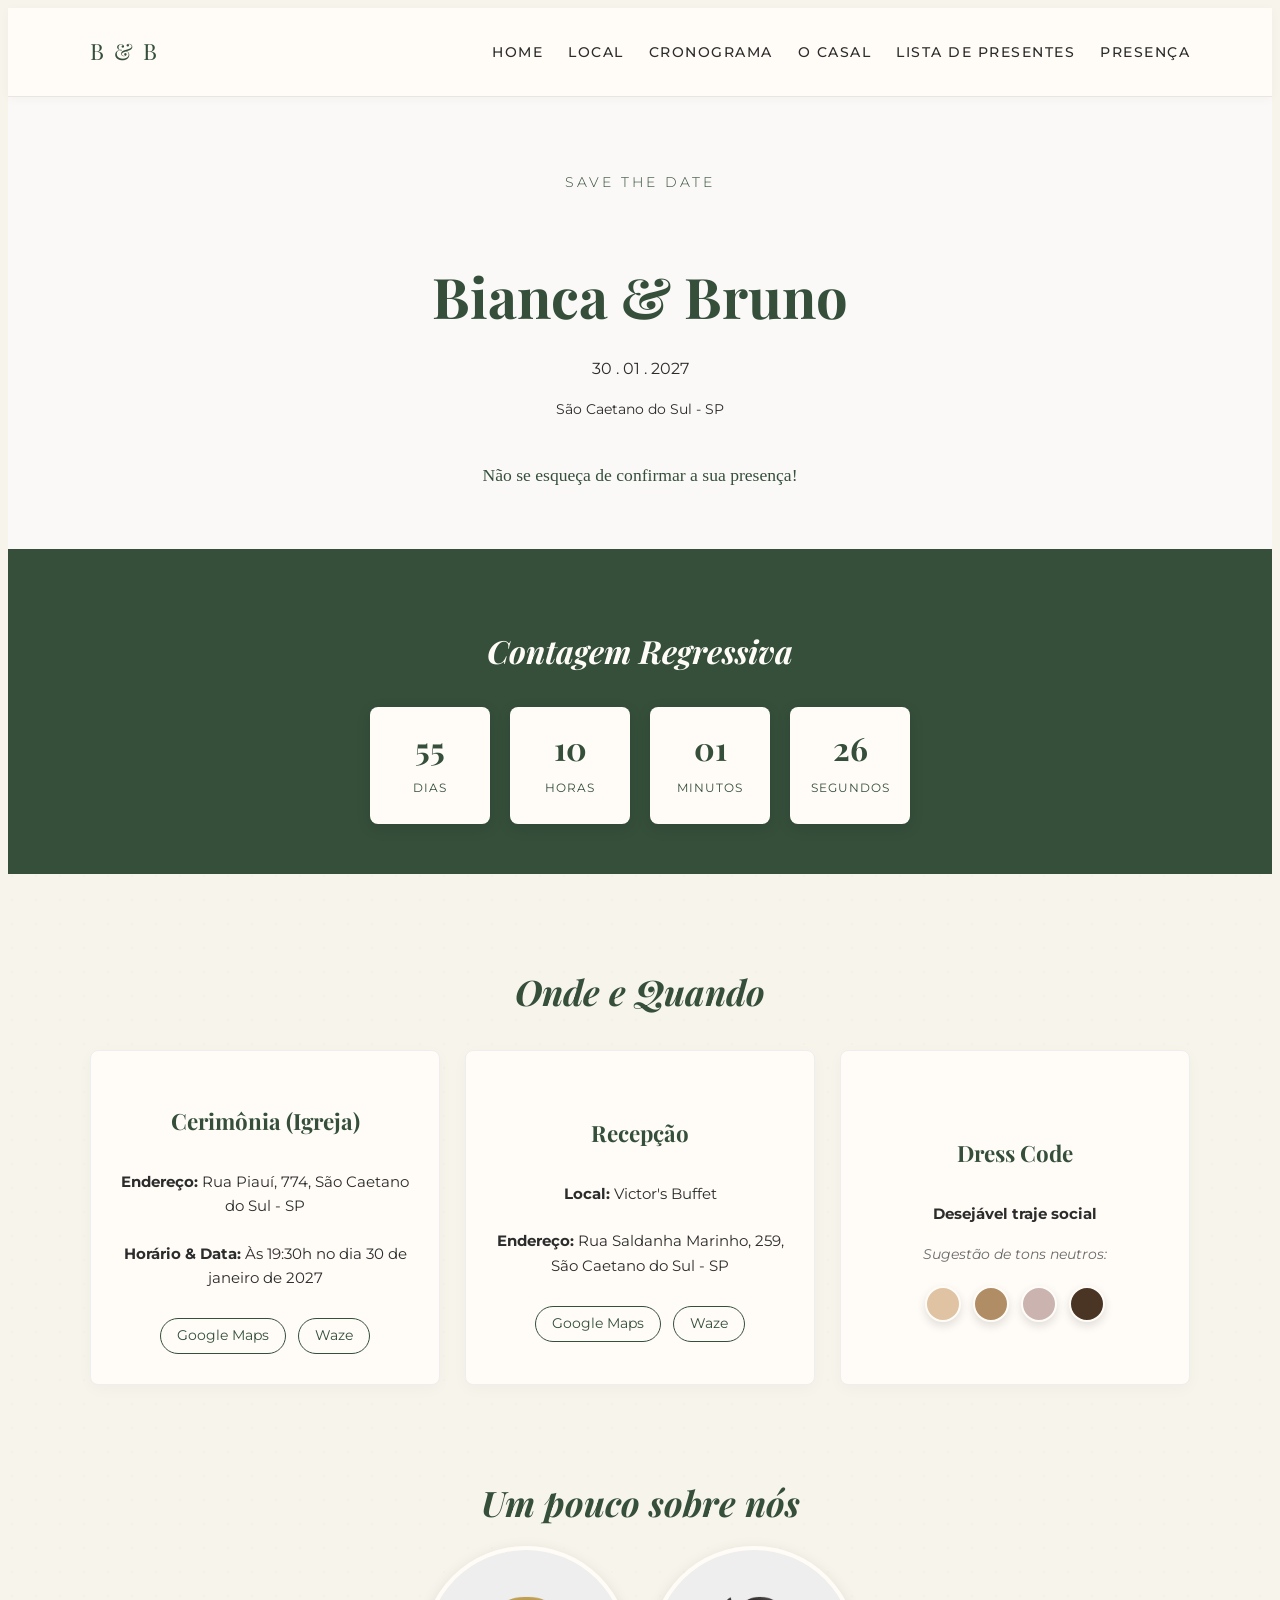
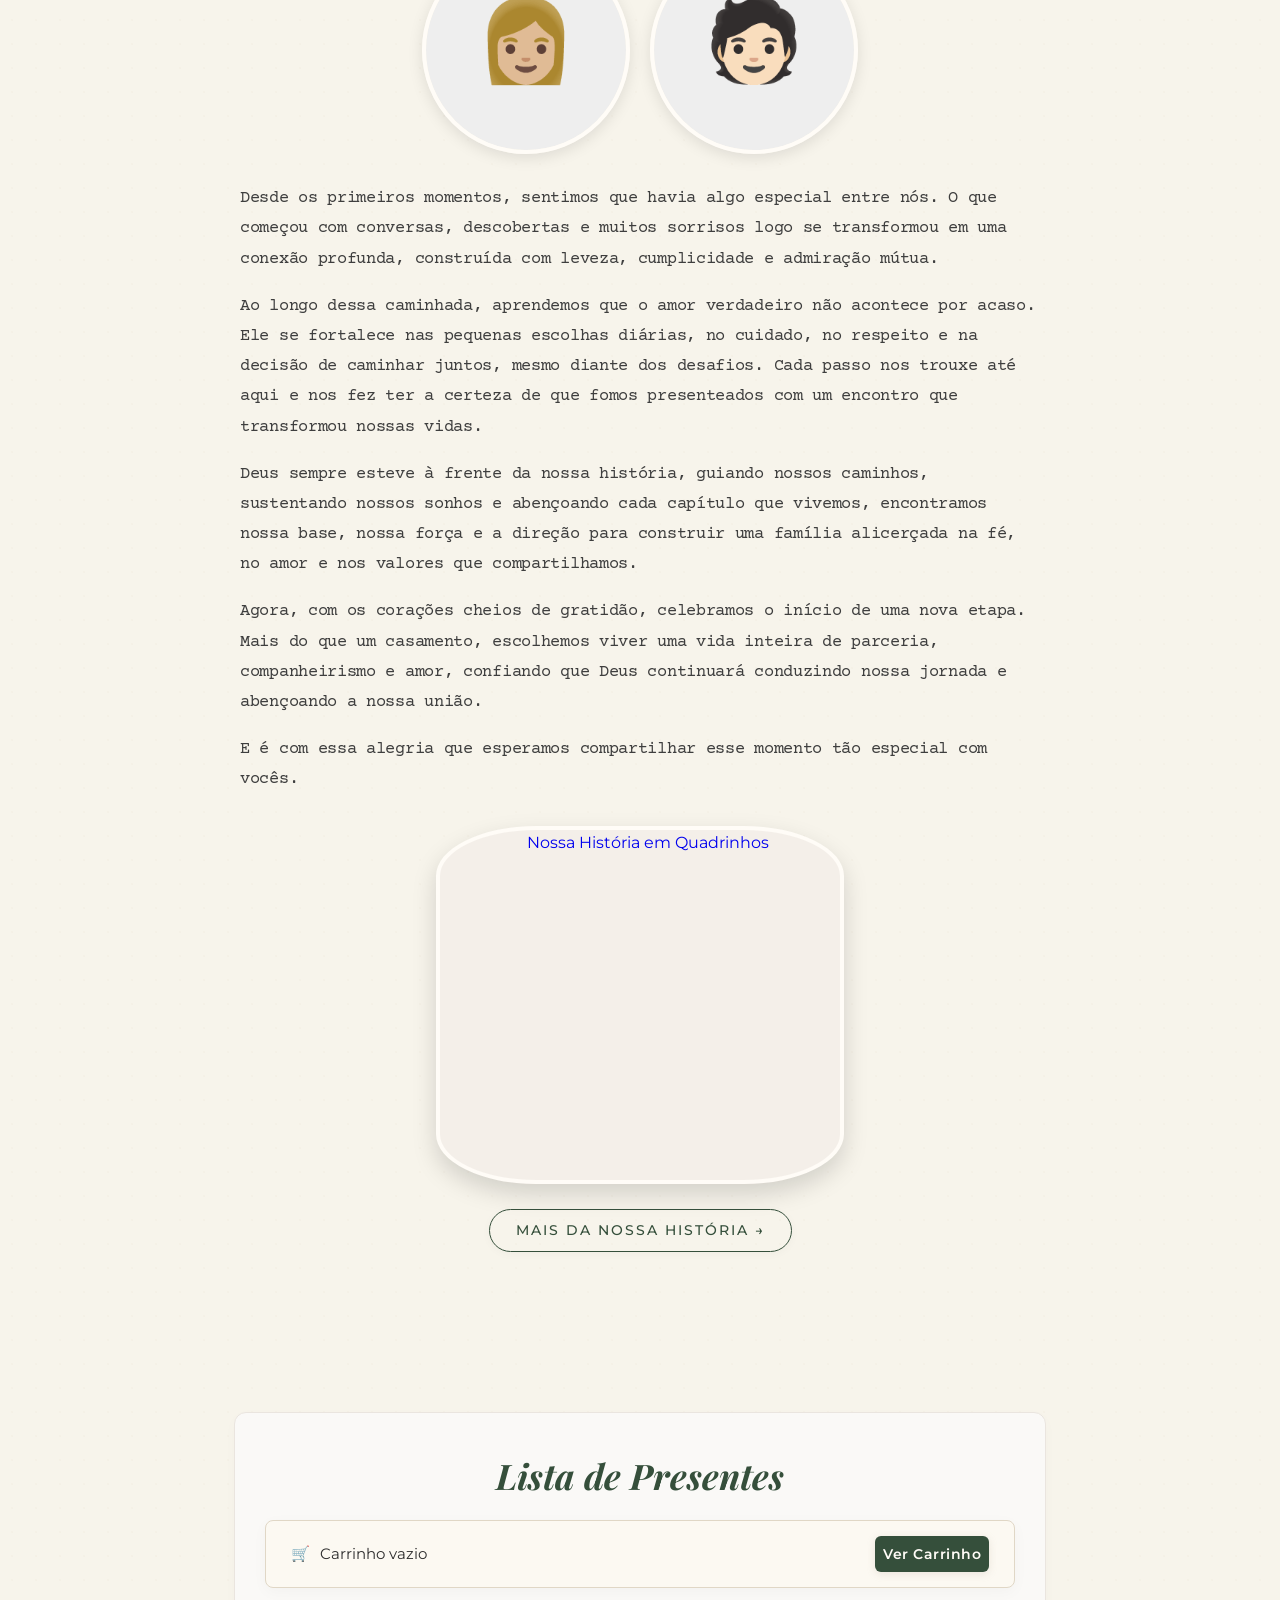
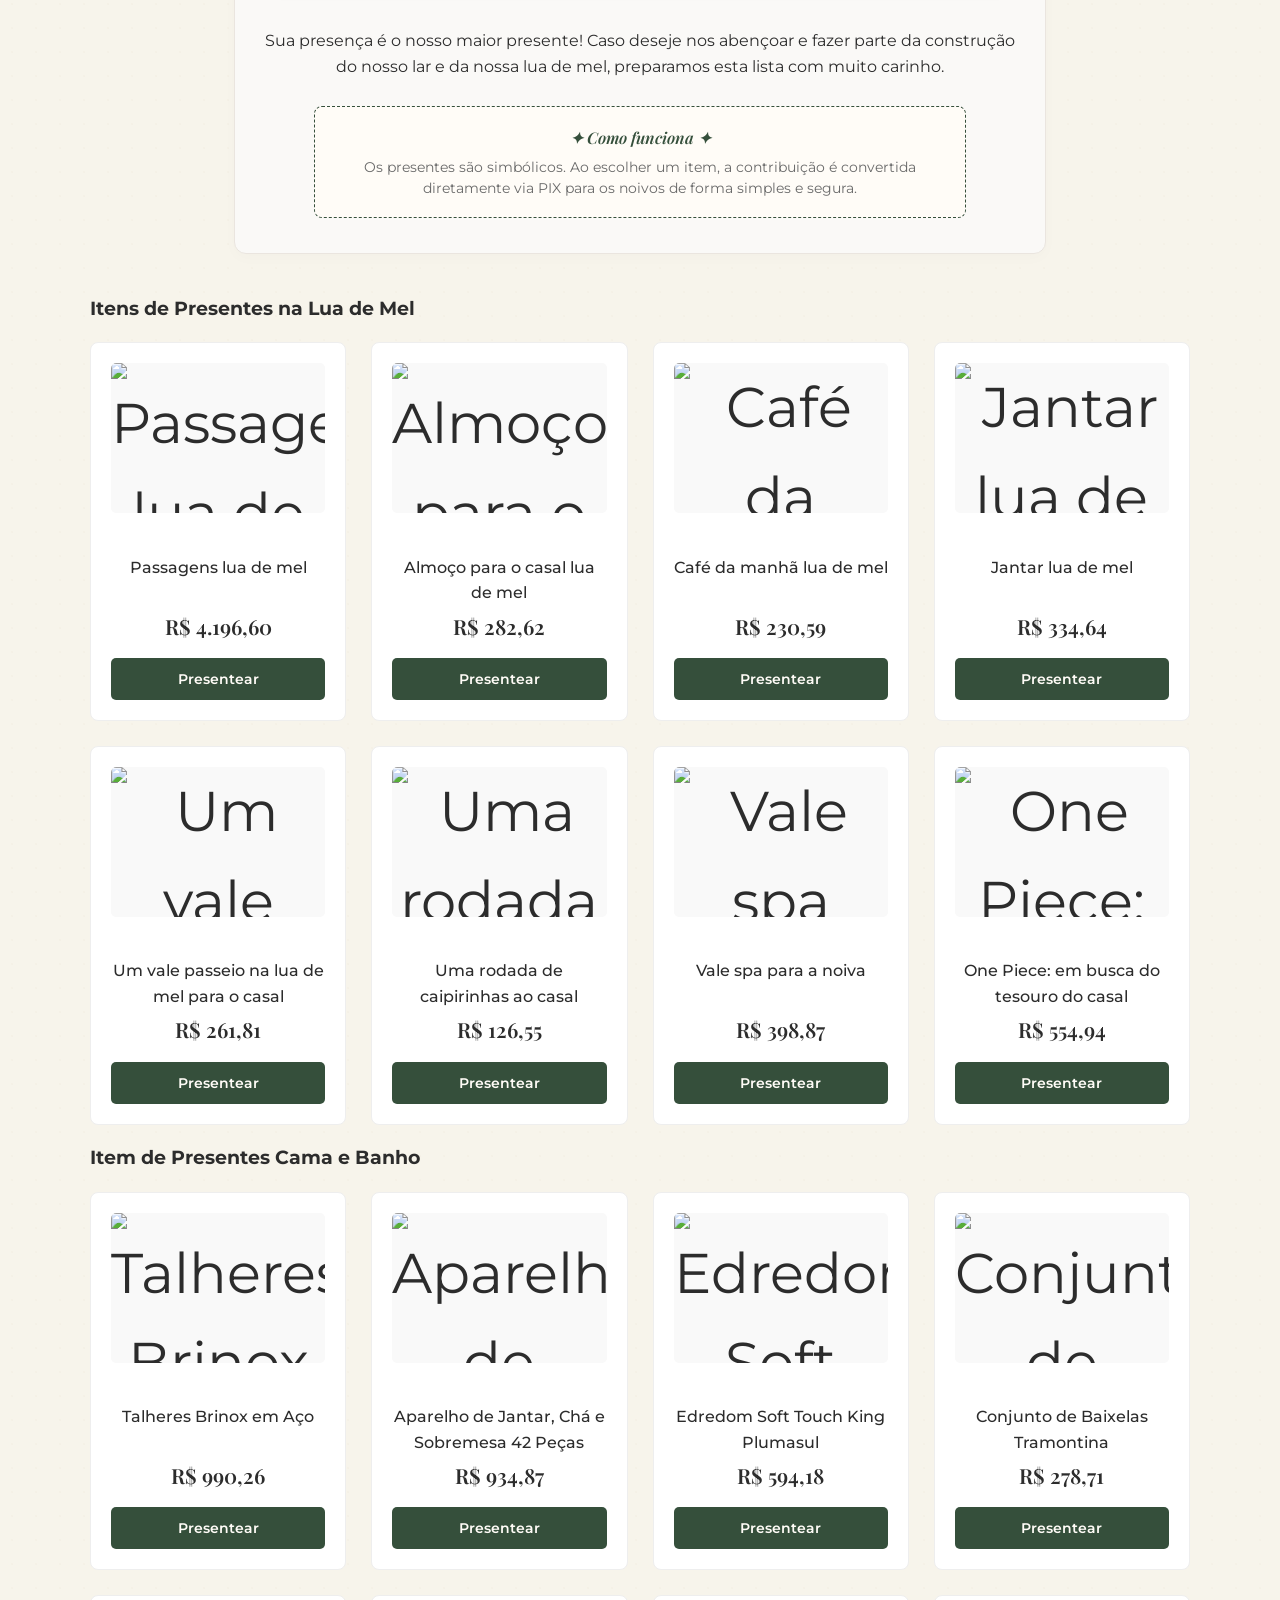
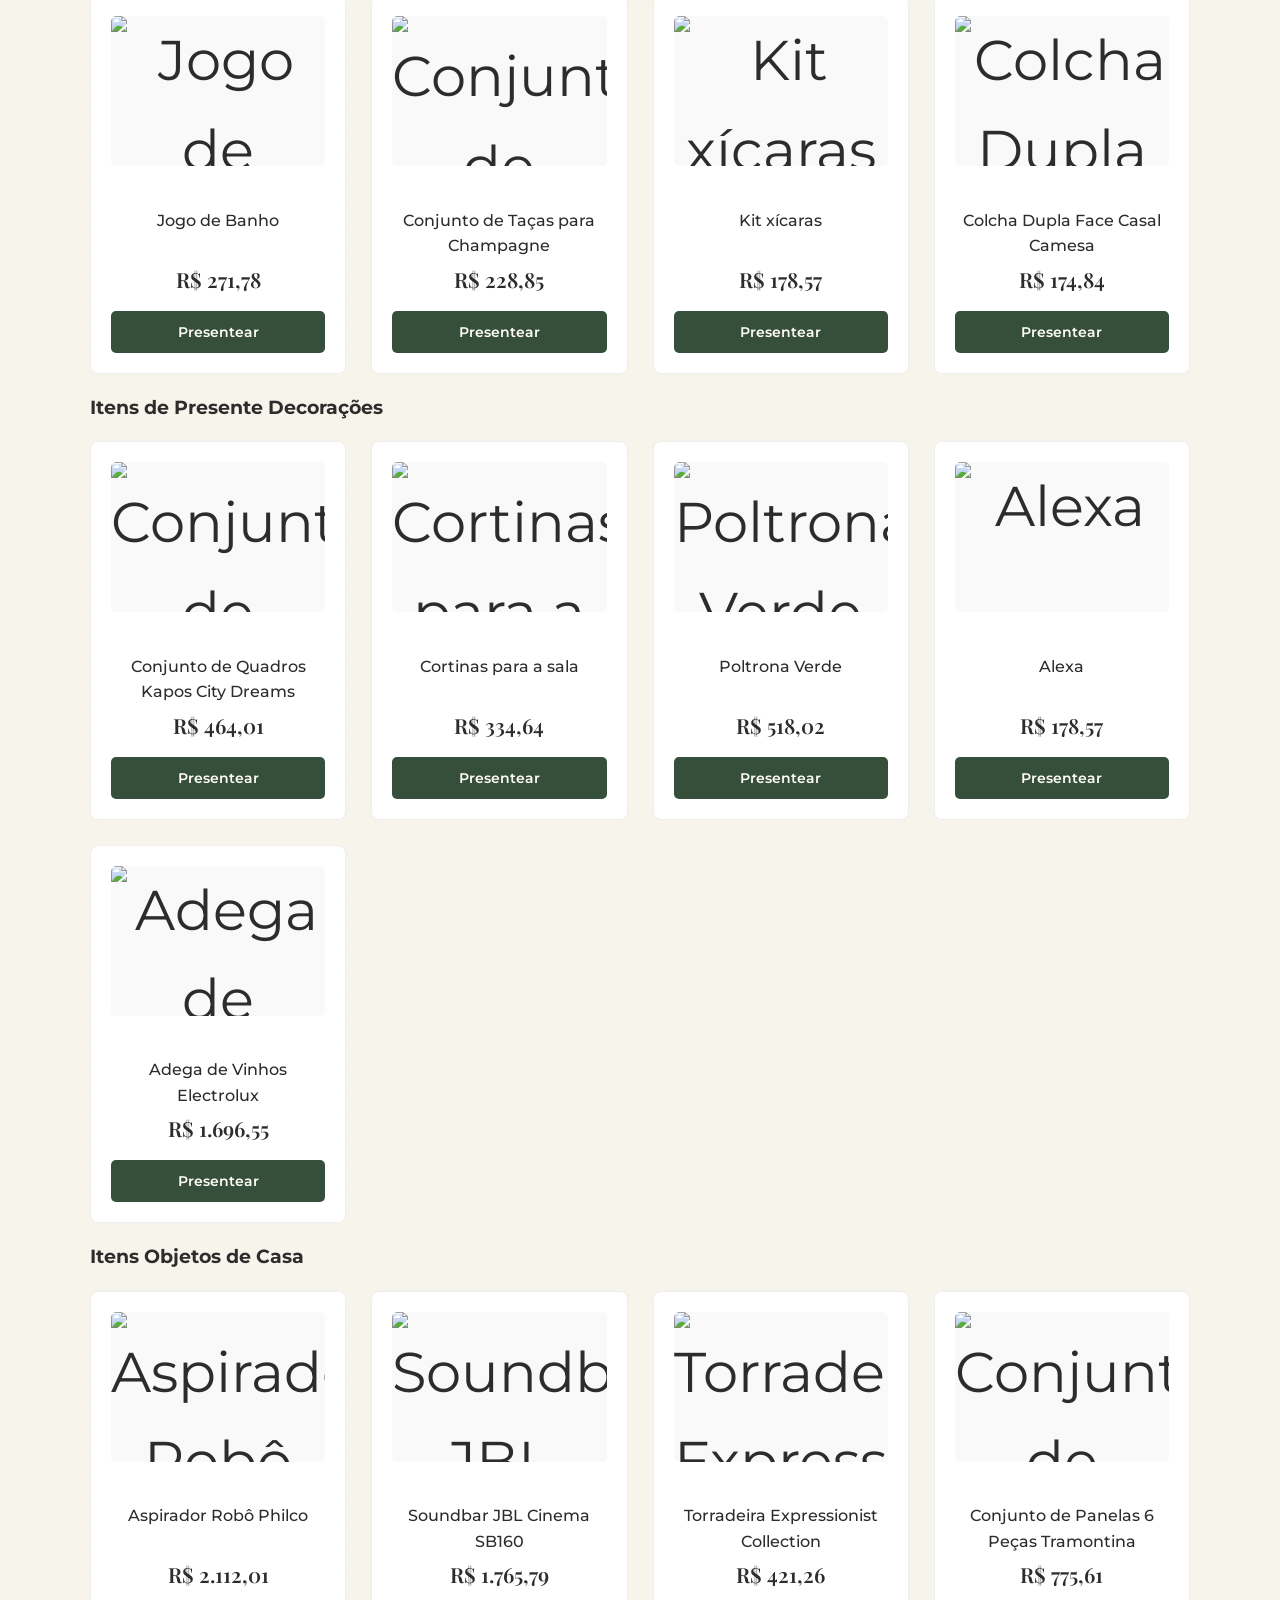
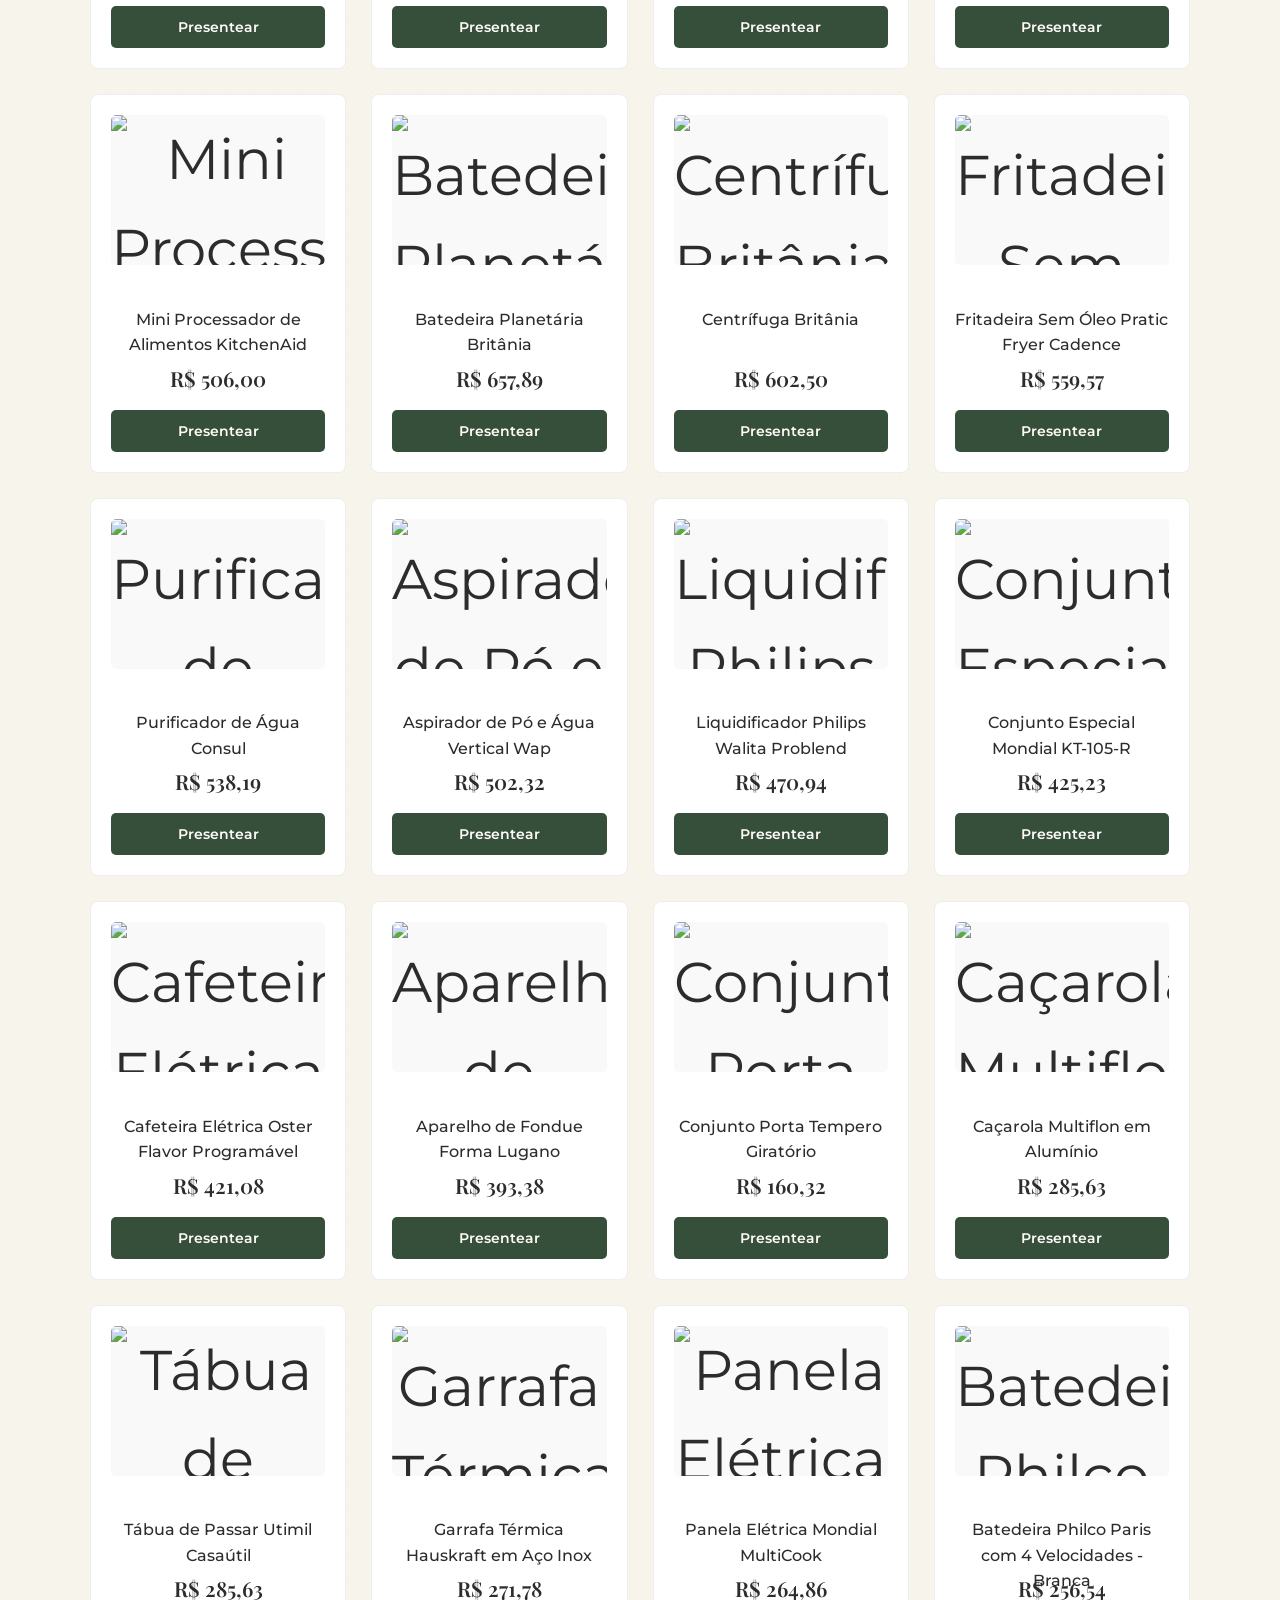
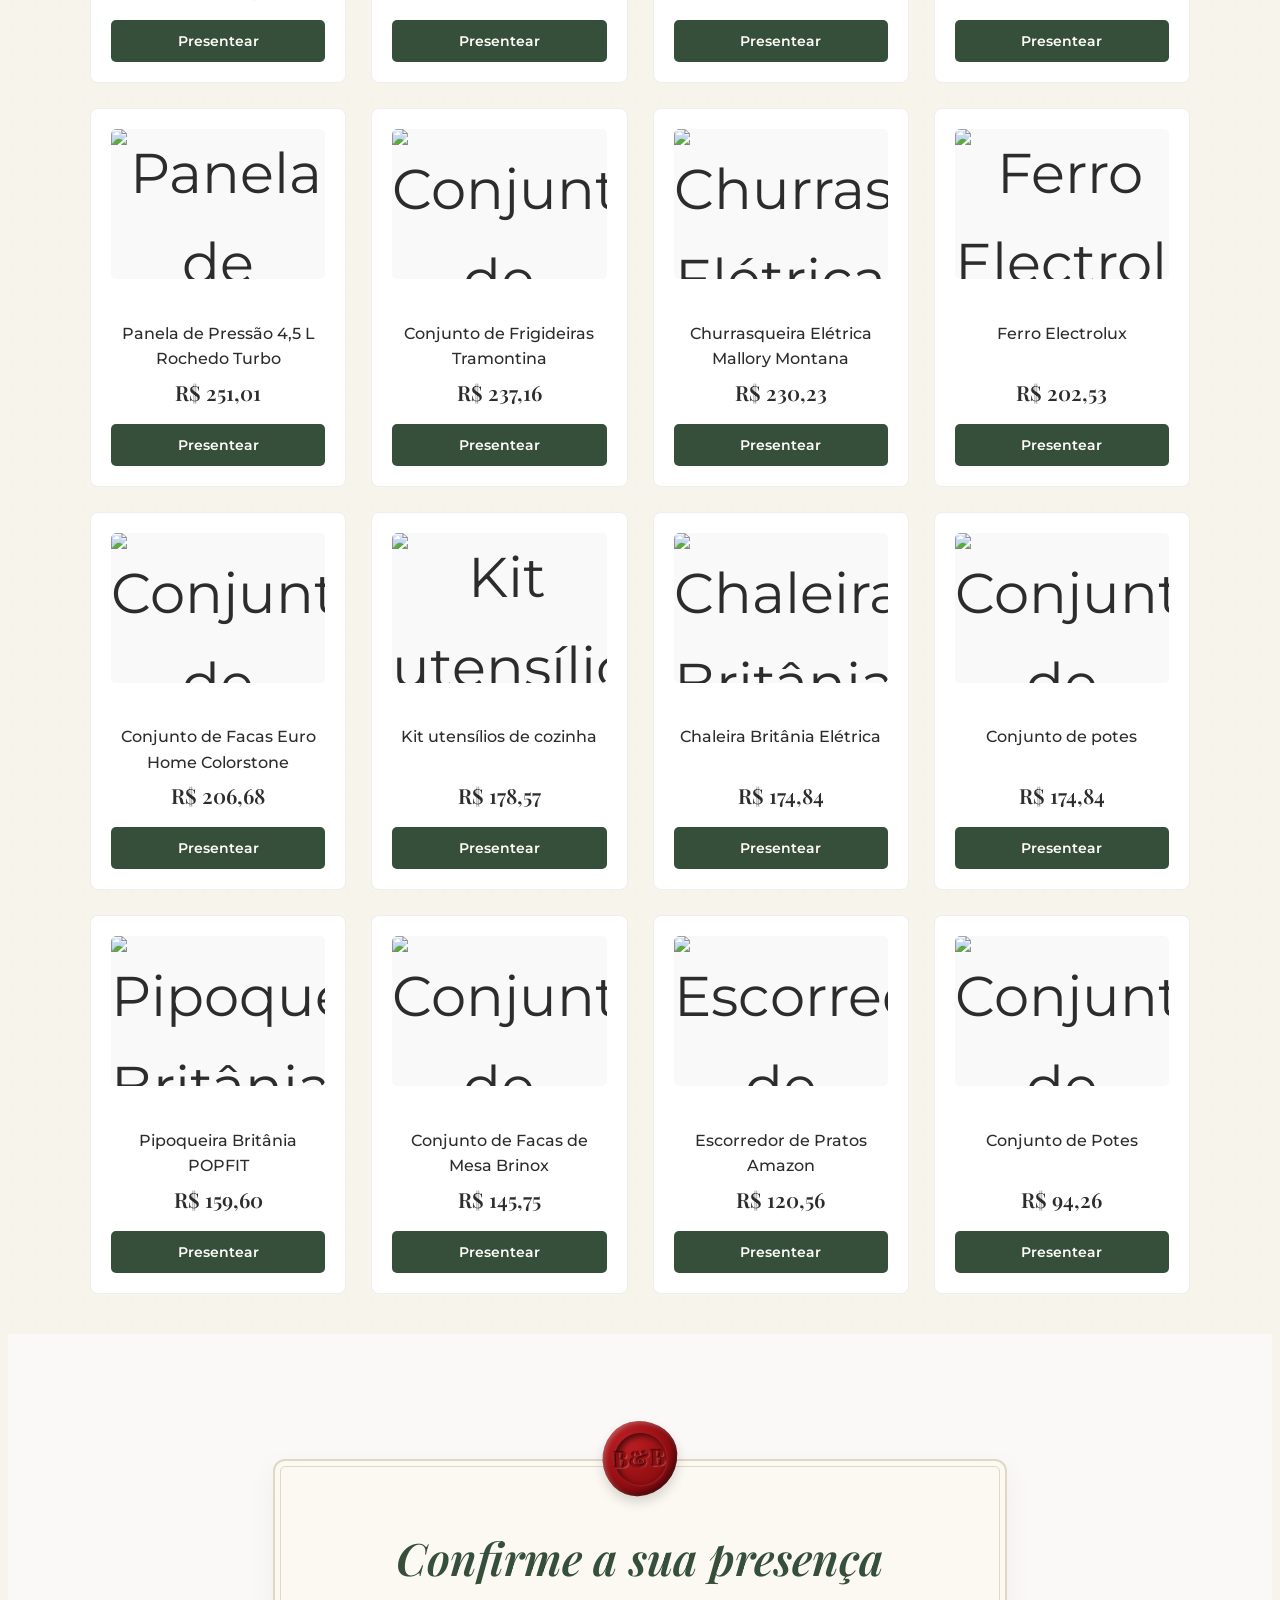
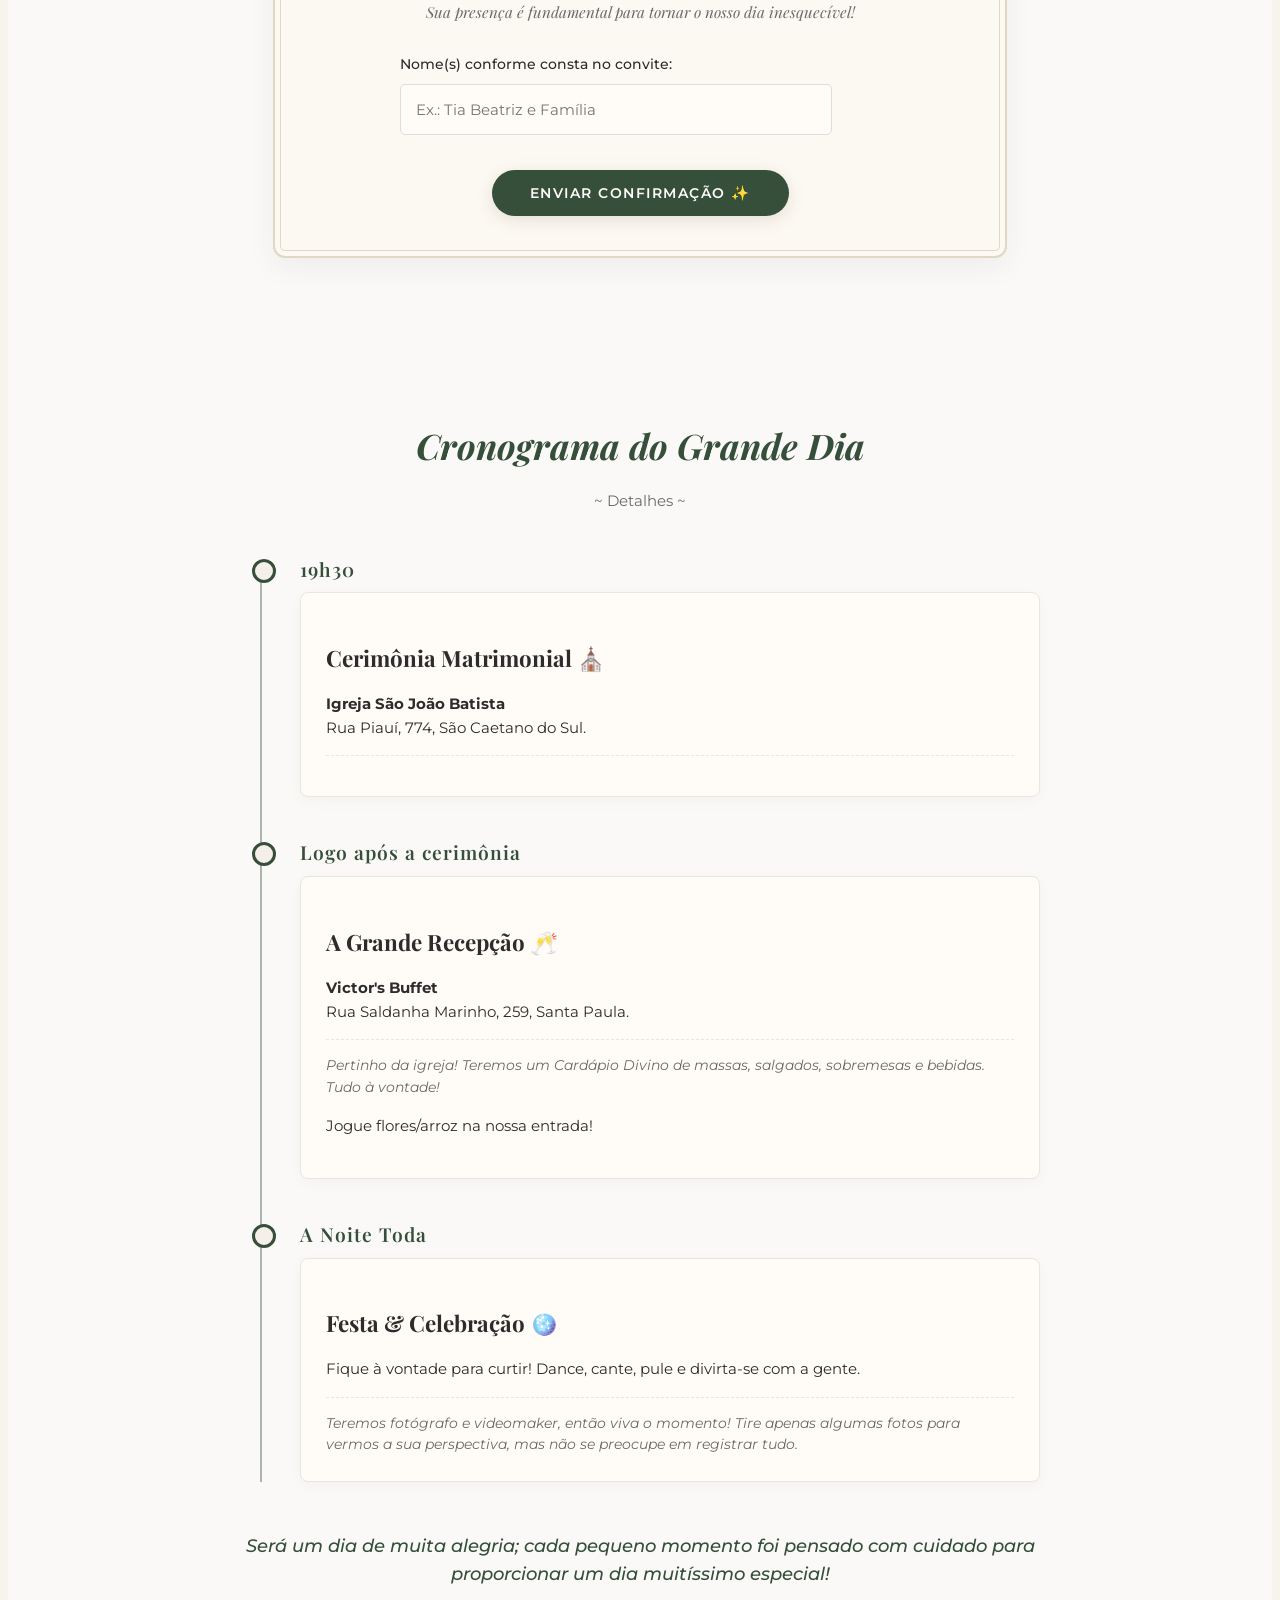
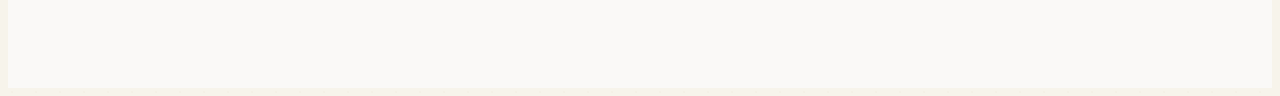
==== commit b4332f5f: "feat: novos updates do site /imgs/pagamento" ====
--- a/index.html
+++ b/index.html
@@ -61,7 +61,7 @@
             <div class="location-card">
                 <h3>Cerimônia (Igreja)</h3>
                 <p><strong>Endereço:</strong> Rua Piauí, 774, São Caetano do Sul - SP</p>
-                <p><strong>Data:</strong> 30 de janeiro de 2027</p>
+                <p><strong>Horário & Data:</strong> Às 19:30h no dia 30 de janeiro de 2027</p>
                 
                 <div class="map-links">
                     <a href="https://www.google.com/maps/search/?api=1&query=Igreja+Sao+Joao+Batista+Rua+Piaui+774+Sao+Caetano+do+Sul" target="_blank" class="btn-map">Google Maps</a>
@@ -162,13 +162,13 @@
             </button>
 
             <button class="btn-whatsapp-comprovante" id="btn-whatsapp" onclick="enviarComprovanteWhatsApp()" style="display:none;">
-                Ou Enviar Comprovante da sua Compra por WhatsApp
+                Ou pague em crédito acessando nossa lista de casamento da Amazon!
             </button>
 
             <div class="pix-box" id="pix-instructions" style="display:none;">
                 <button onclick="voltarParaCarrinho()" class="btn-voltar-pix">← Voltar</button>
                 <p><strong>Quase lá!</strong> Transfira o valor exato para a chave PIX abaixo:</p>
-                <div class="pix-key">11966688598</div>
+                <div class="pix-key">44533749844</div>
                 <p style="font-size: 0.85rem; color: #666; margin-top:10px;">Após o pagamento, o presente já é de vocês! Muito obrigado! ❤️</p>
             </div>
         </div>
@@ -214,7 +214,7 @@
                     <div class="timeline-content">
                         <h3>Cerimônia Matrimonial ⛪</h3>
                         <p><strong>Igreja São João Batista</strong><br>Rua Piauí, 774, São Caetano do Sul.</p>
-                        <p class="timeline-note">Antes de sairmos da igreja, queremos que nos ajude a jogar flores/arroz, desejando amor e muitas bênçãos em seu coração! ❤️</p>
+                        <p class="timeline-note"></p>
                     </div>
                 </li>
 
@@ -224,6 +224,7 @@
                         <h3>A Grande Recepção 🥂</h3>
                         <p><strong>Victor's Buffet</strong><br>Rua Saldanha Marinho, 259, Santa Paula.</p>
                         <p class="timeline-note">Pertinho da igreja! Teremos um Cardápio Divino de massas, salgados, sobremesas e bebidas. Tudo à vontade!</p>
+                        <p>Jogue flores/arroz na nossa entrada!</p>    
                     </div>
                 </li>
 
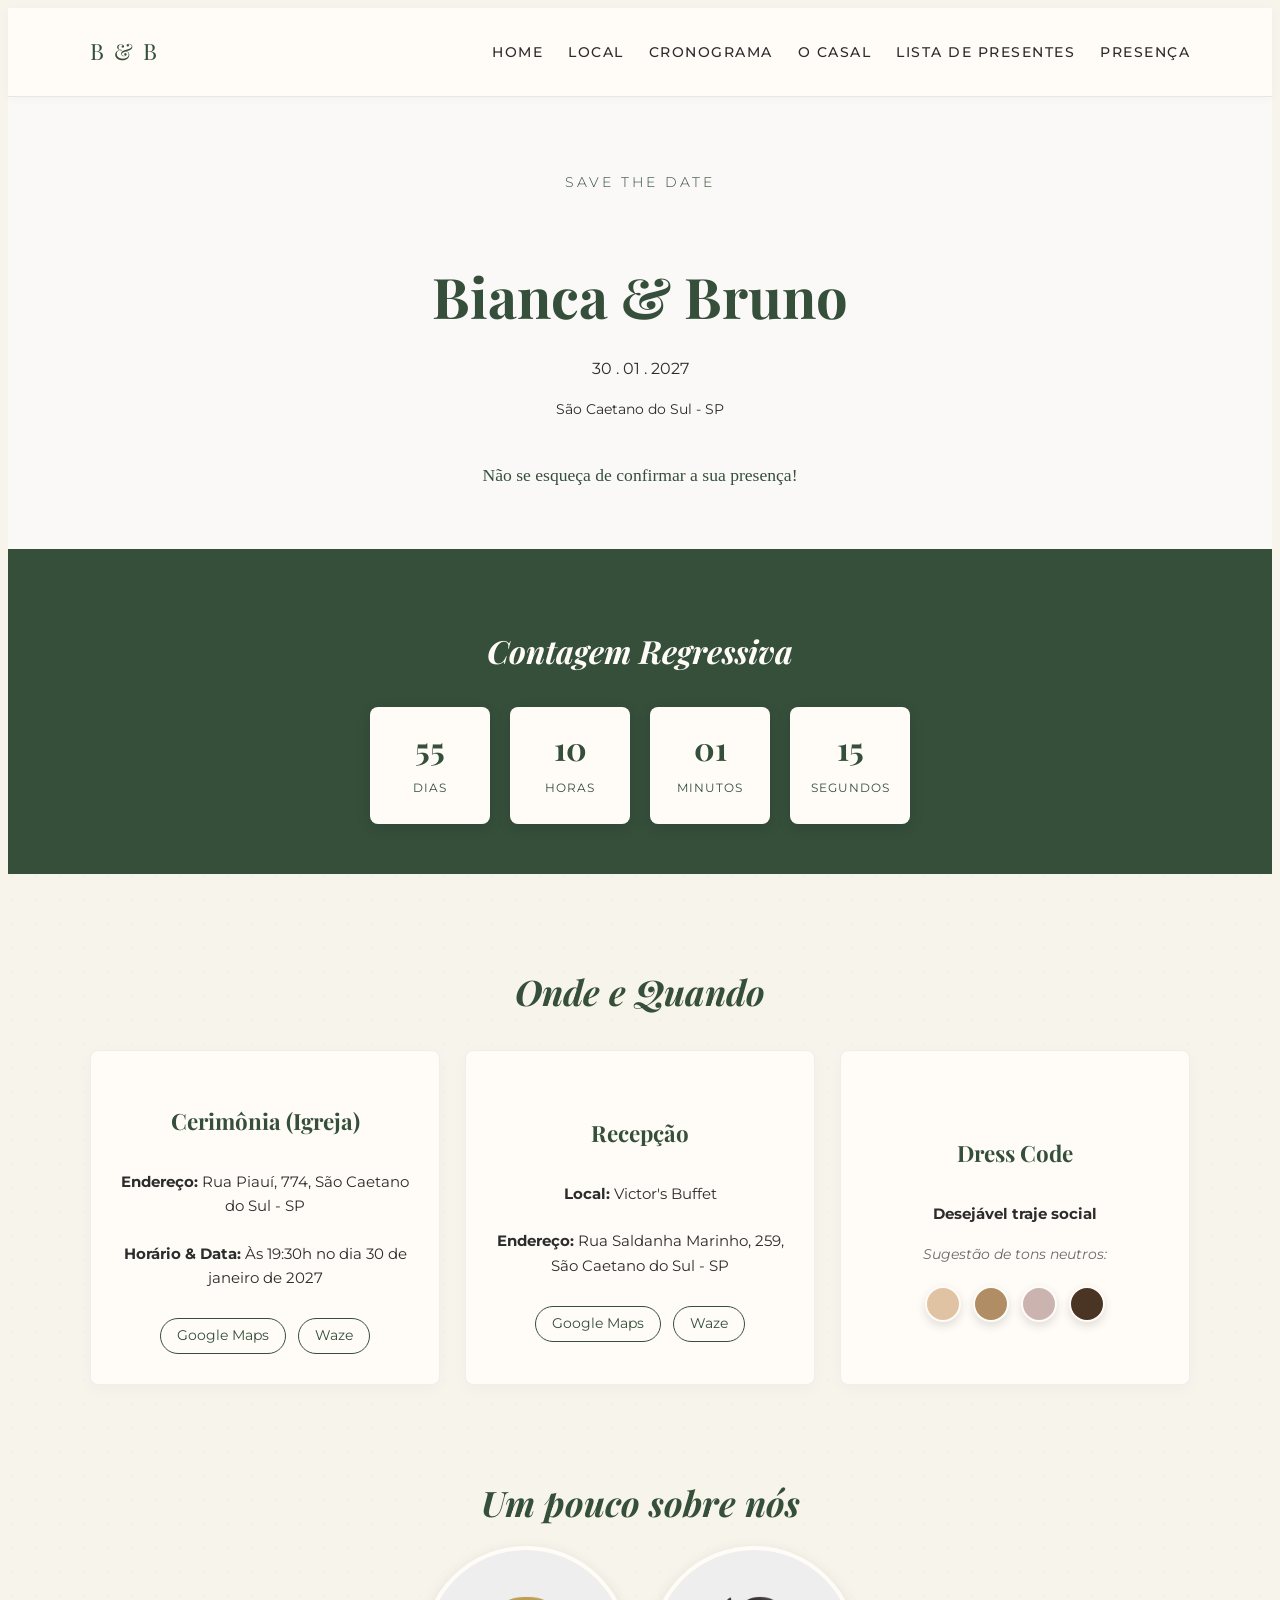
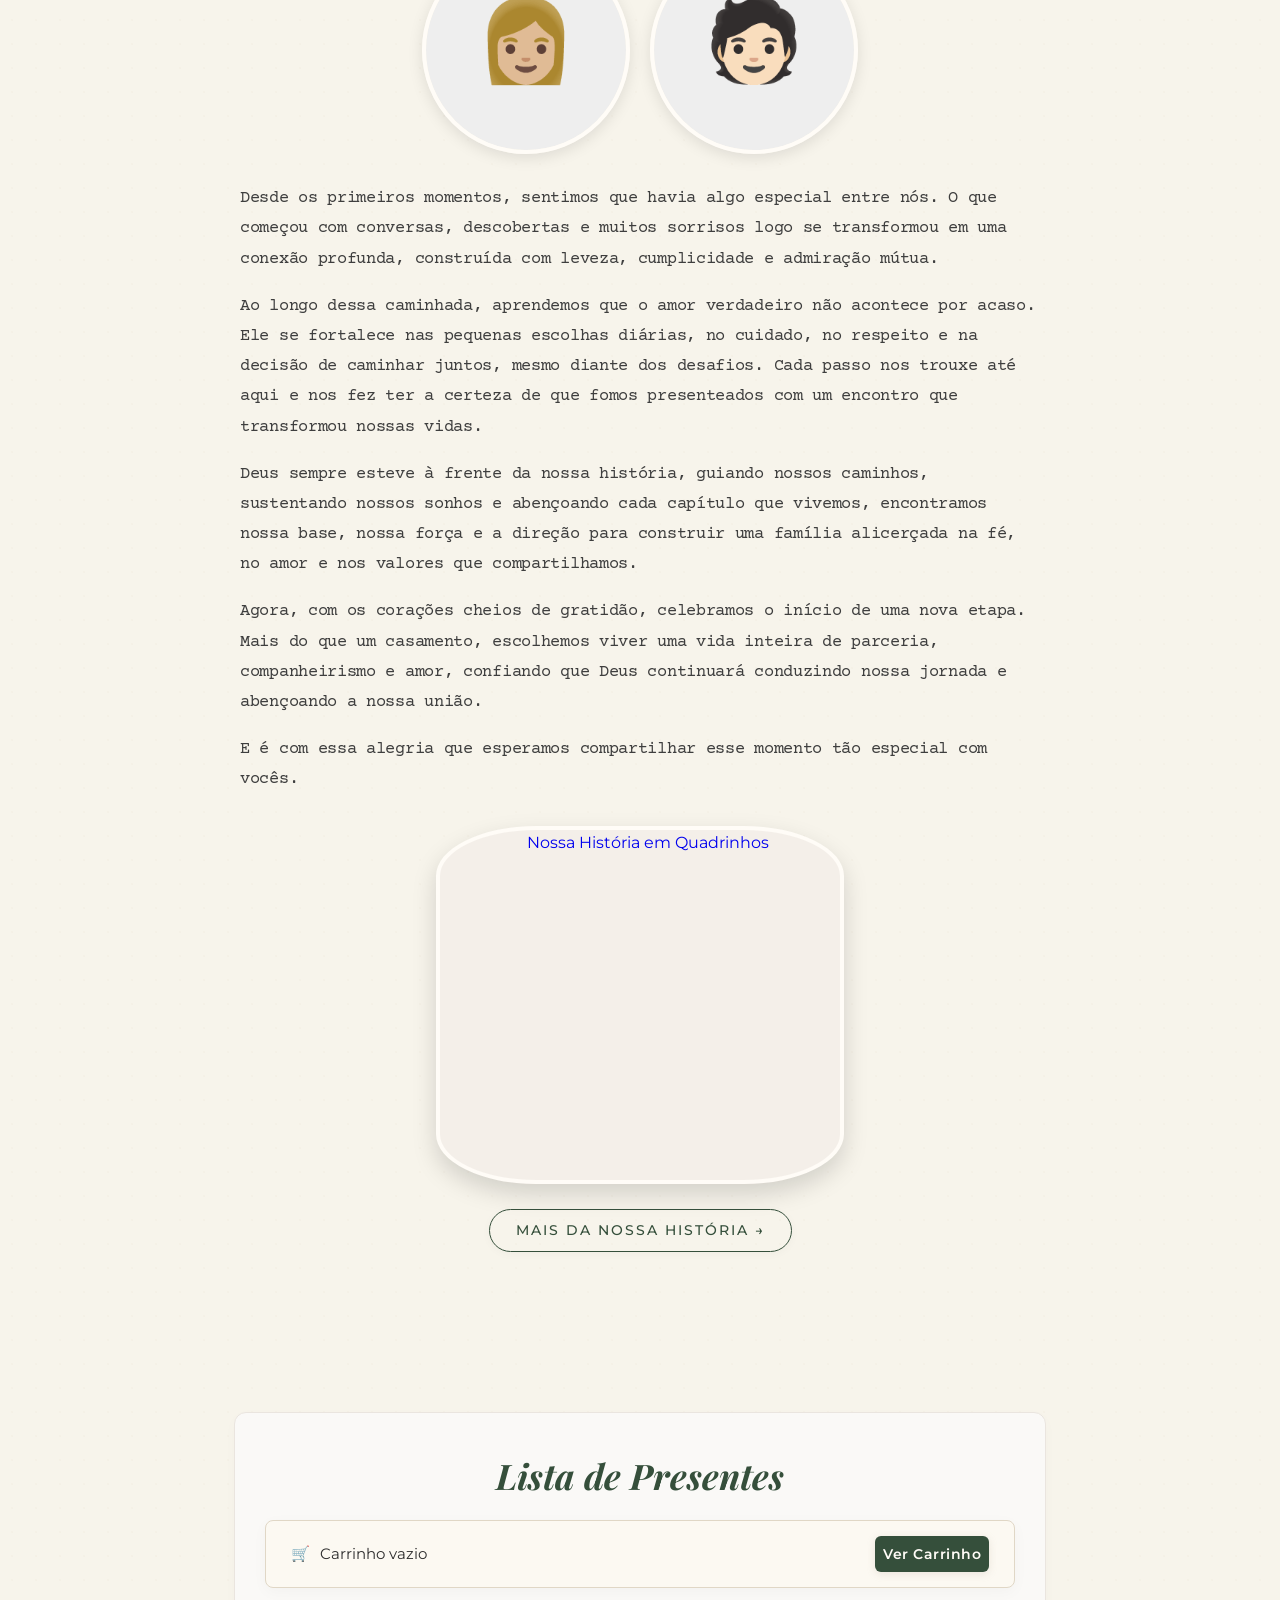
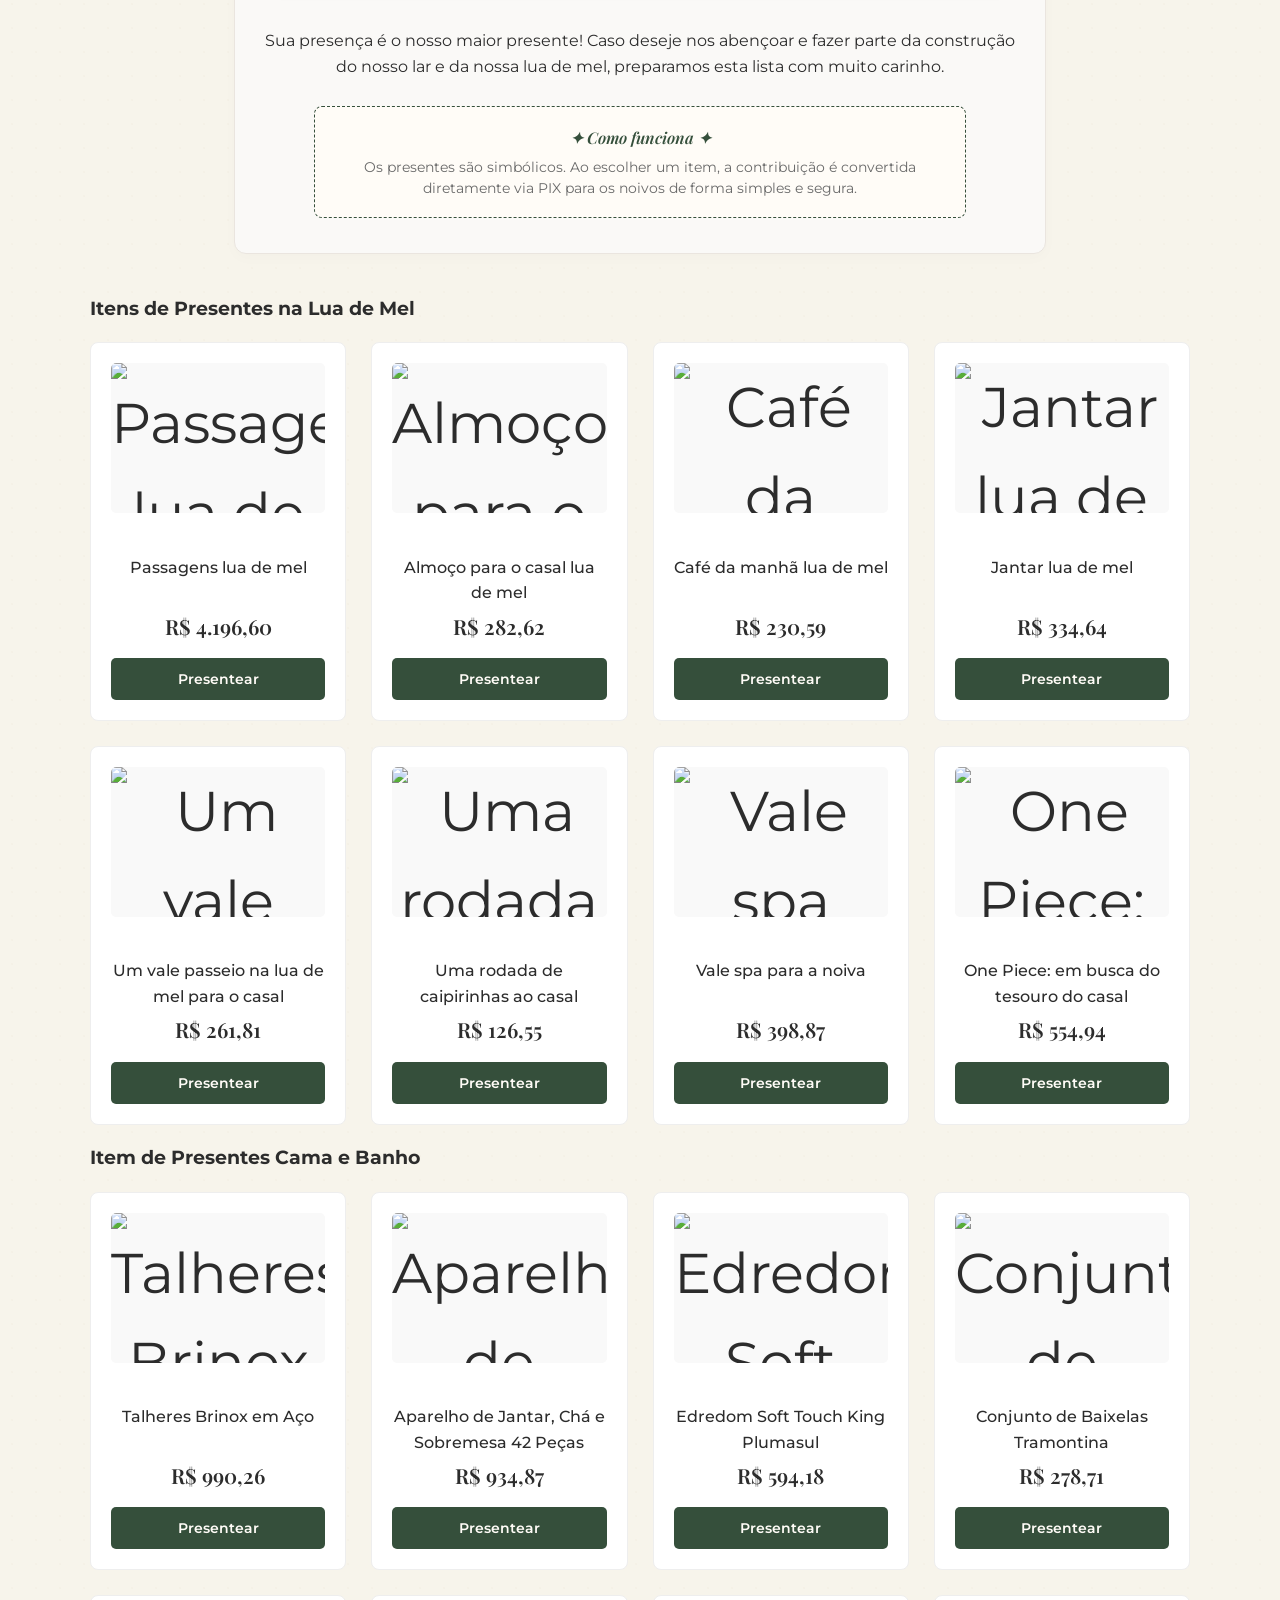
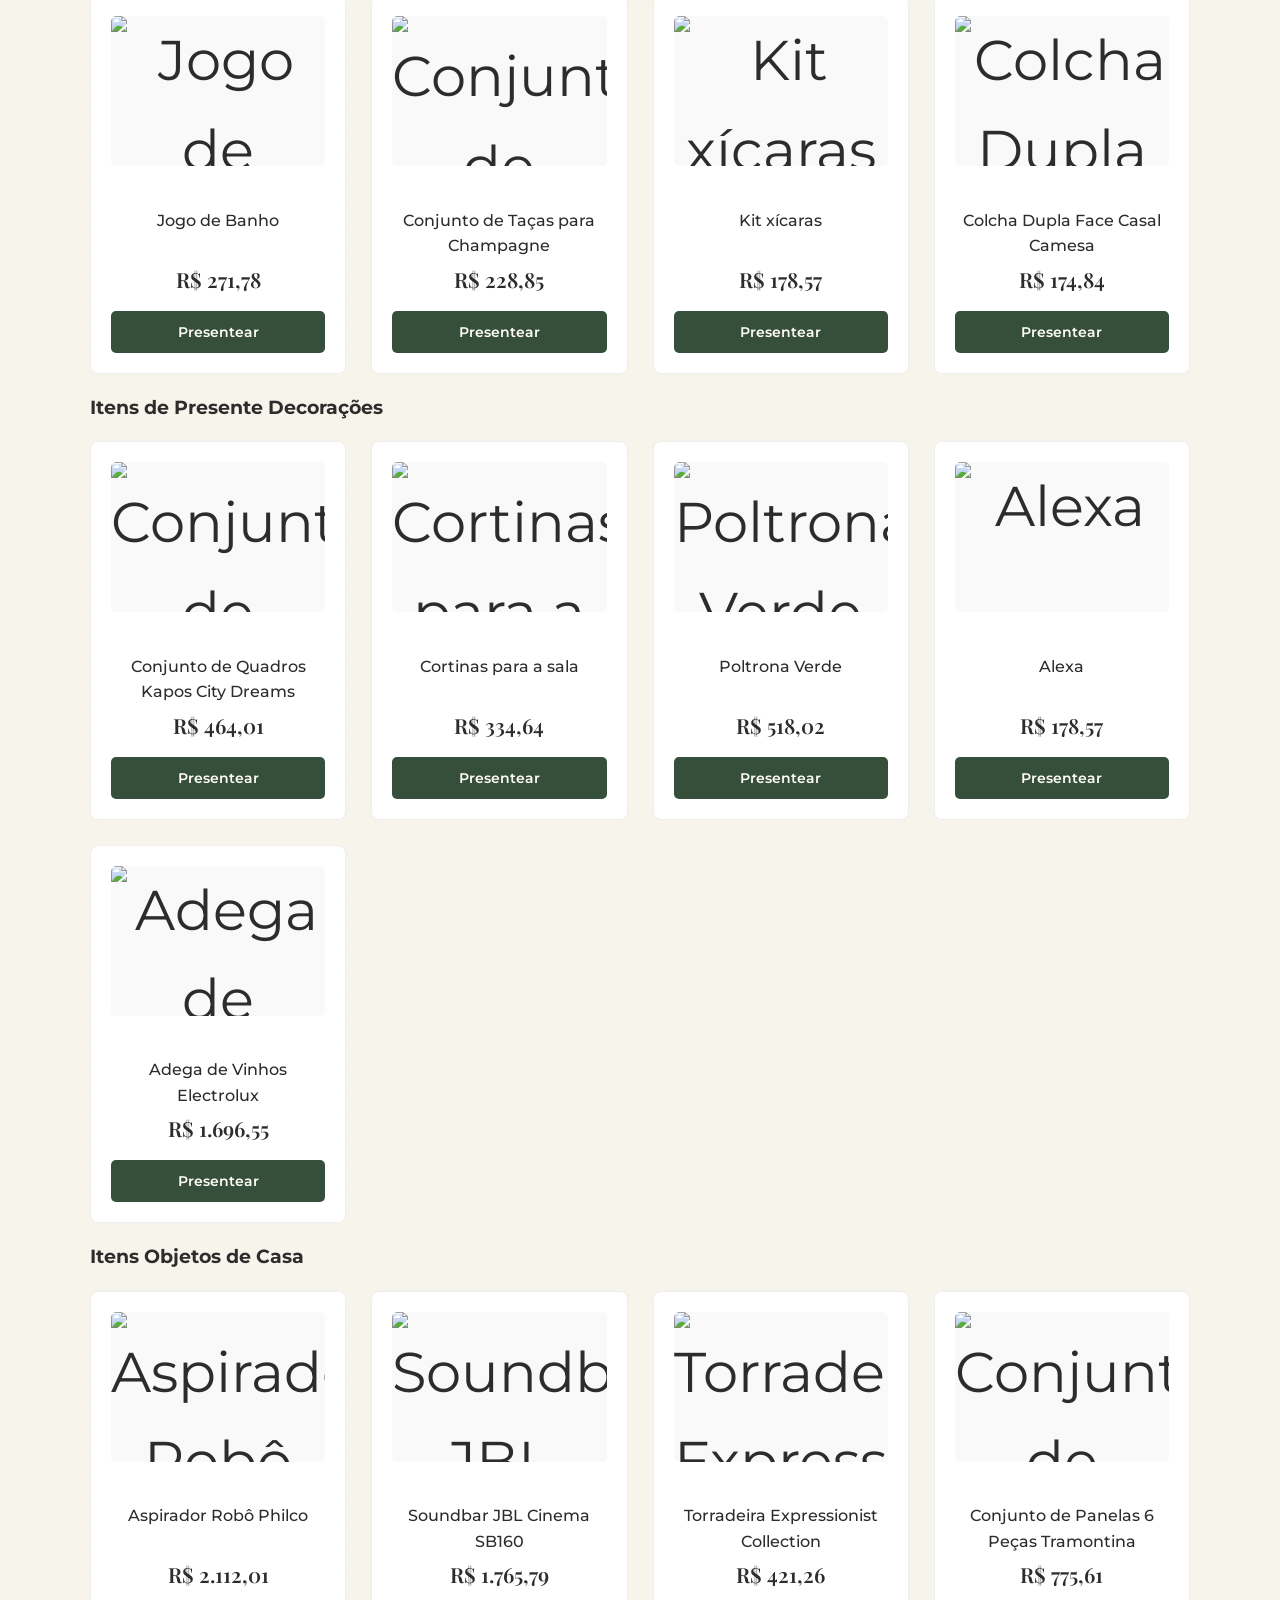
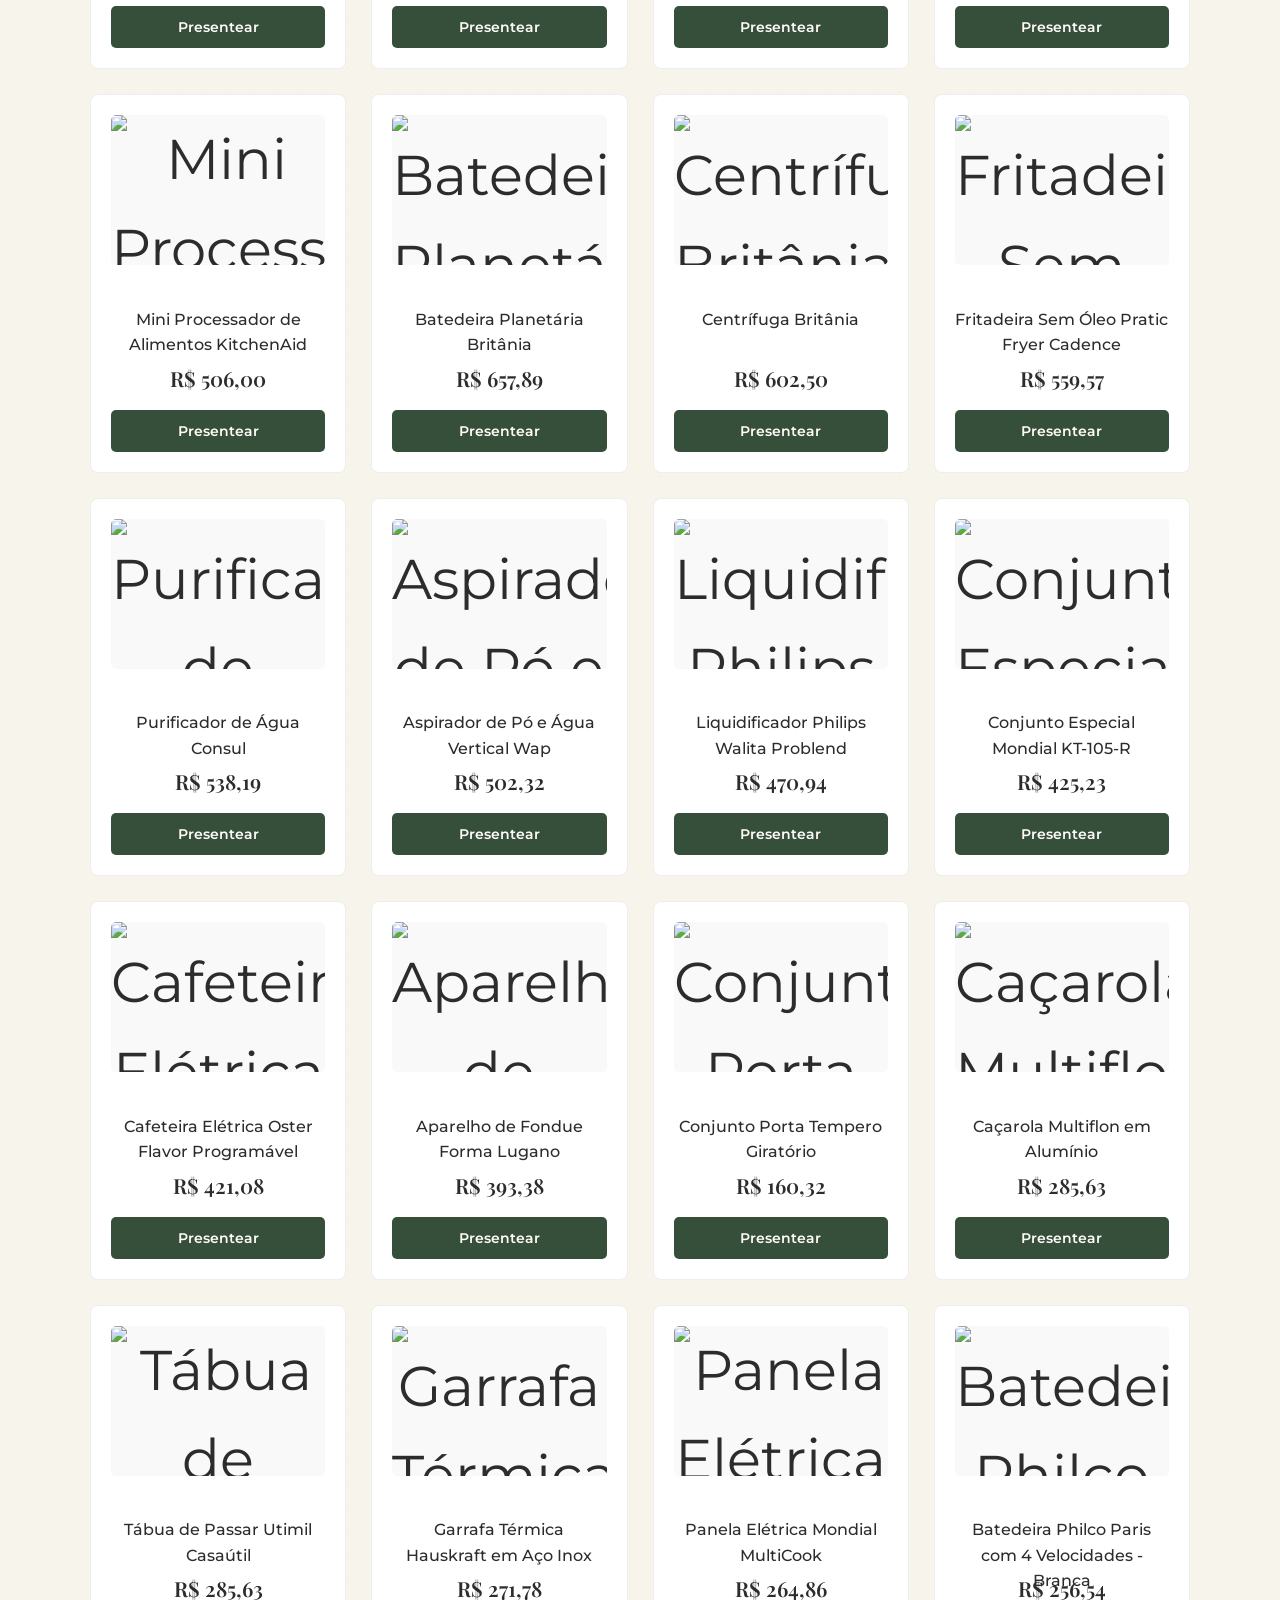
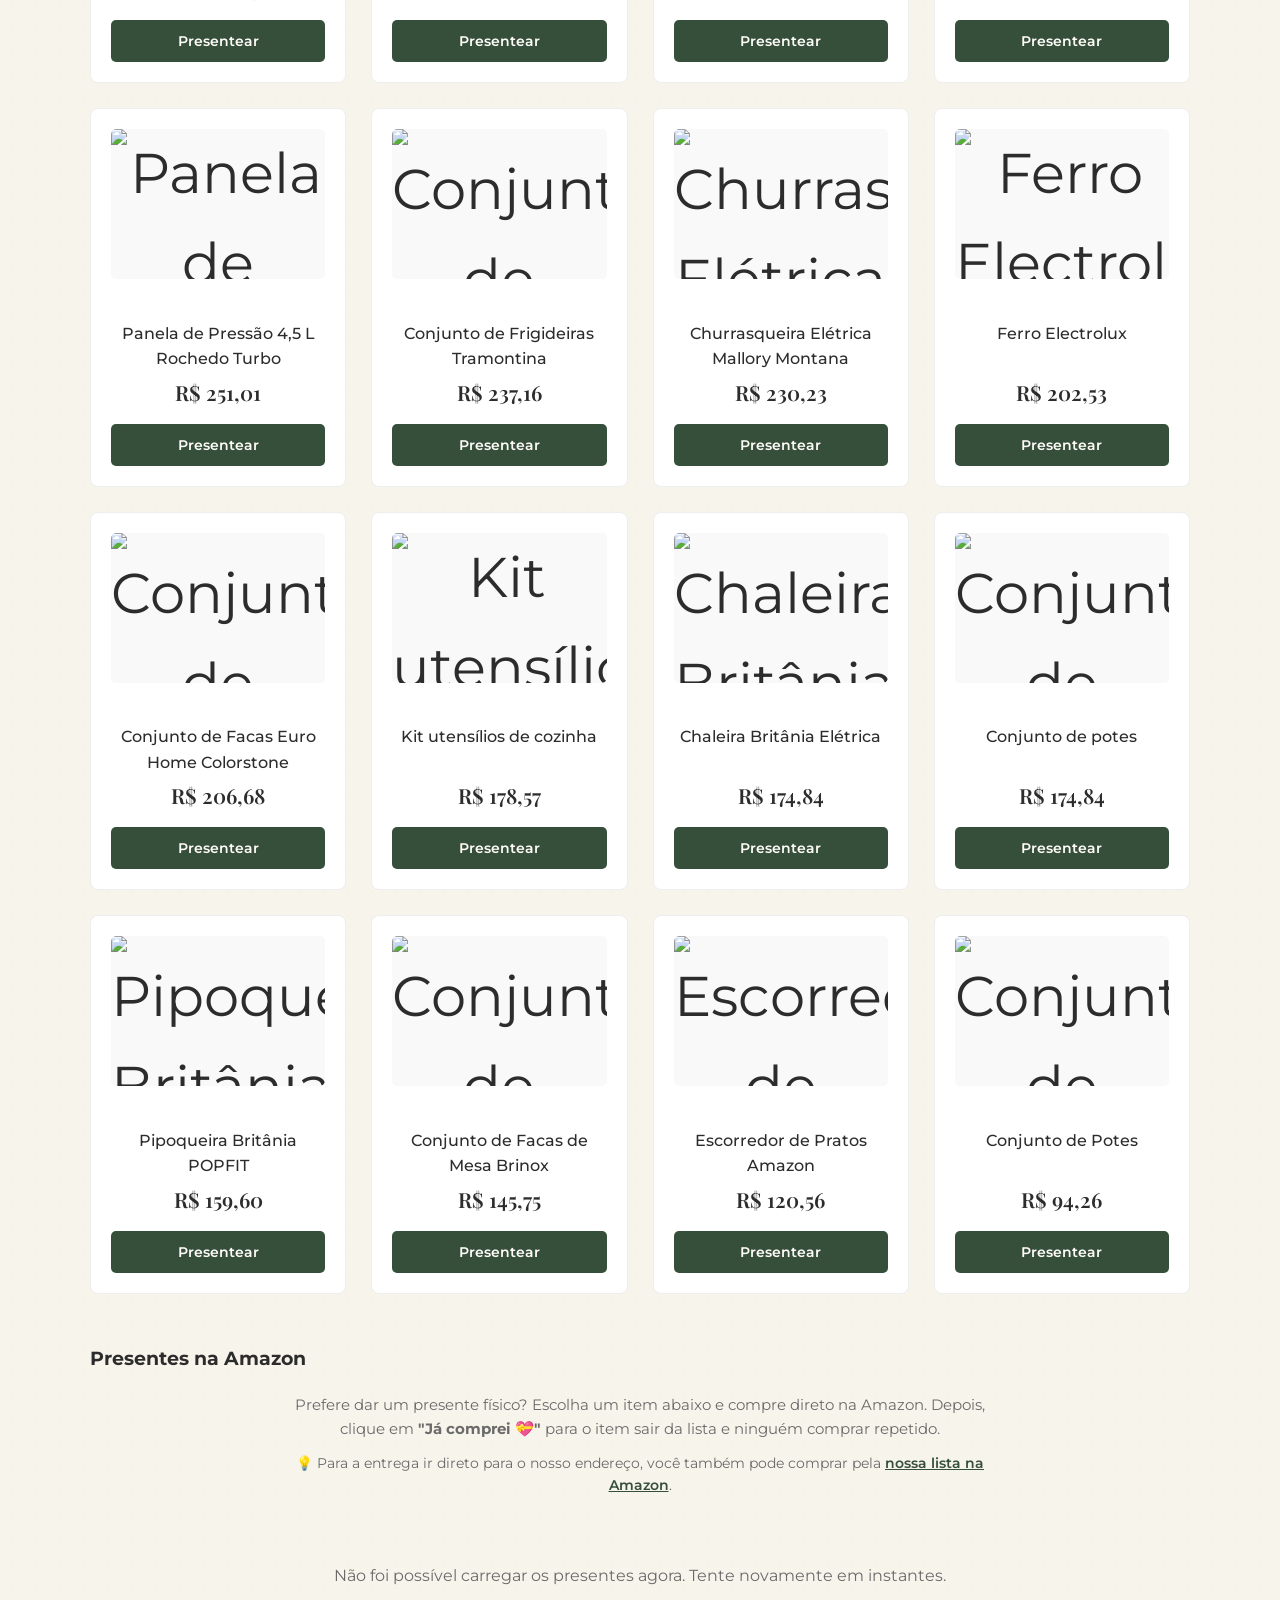
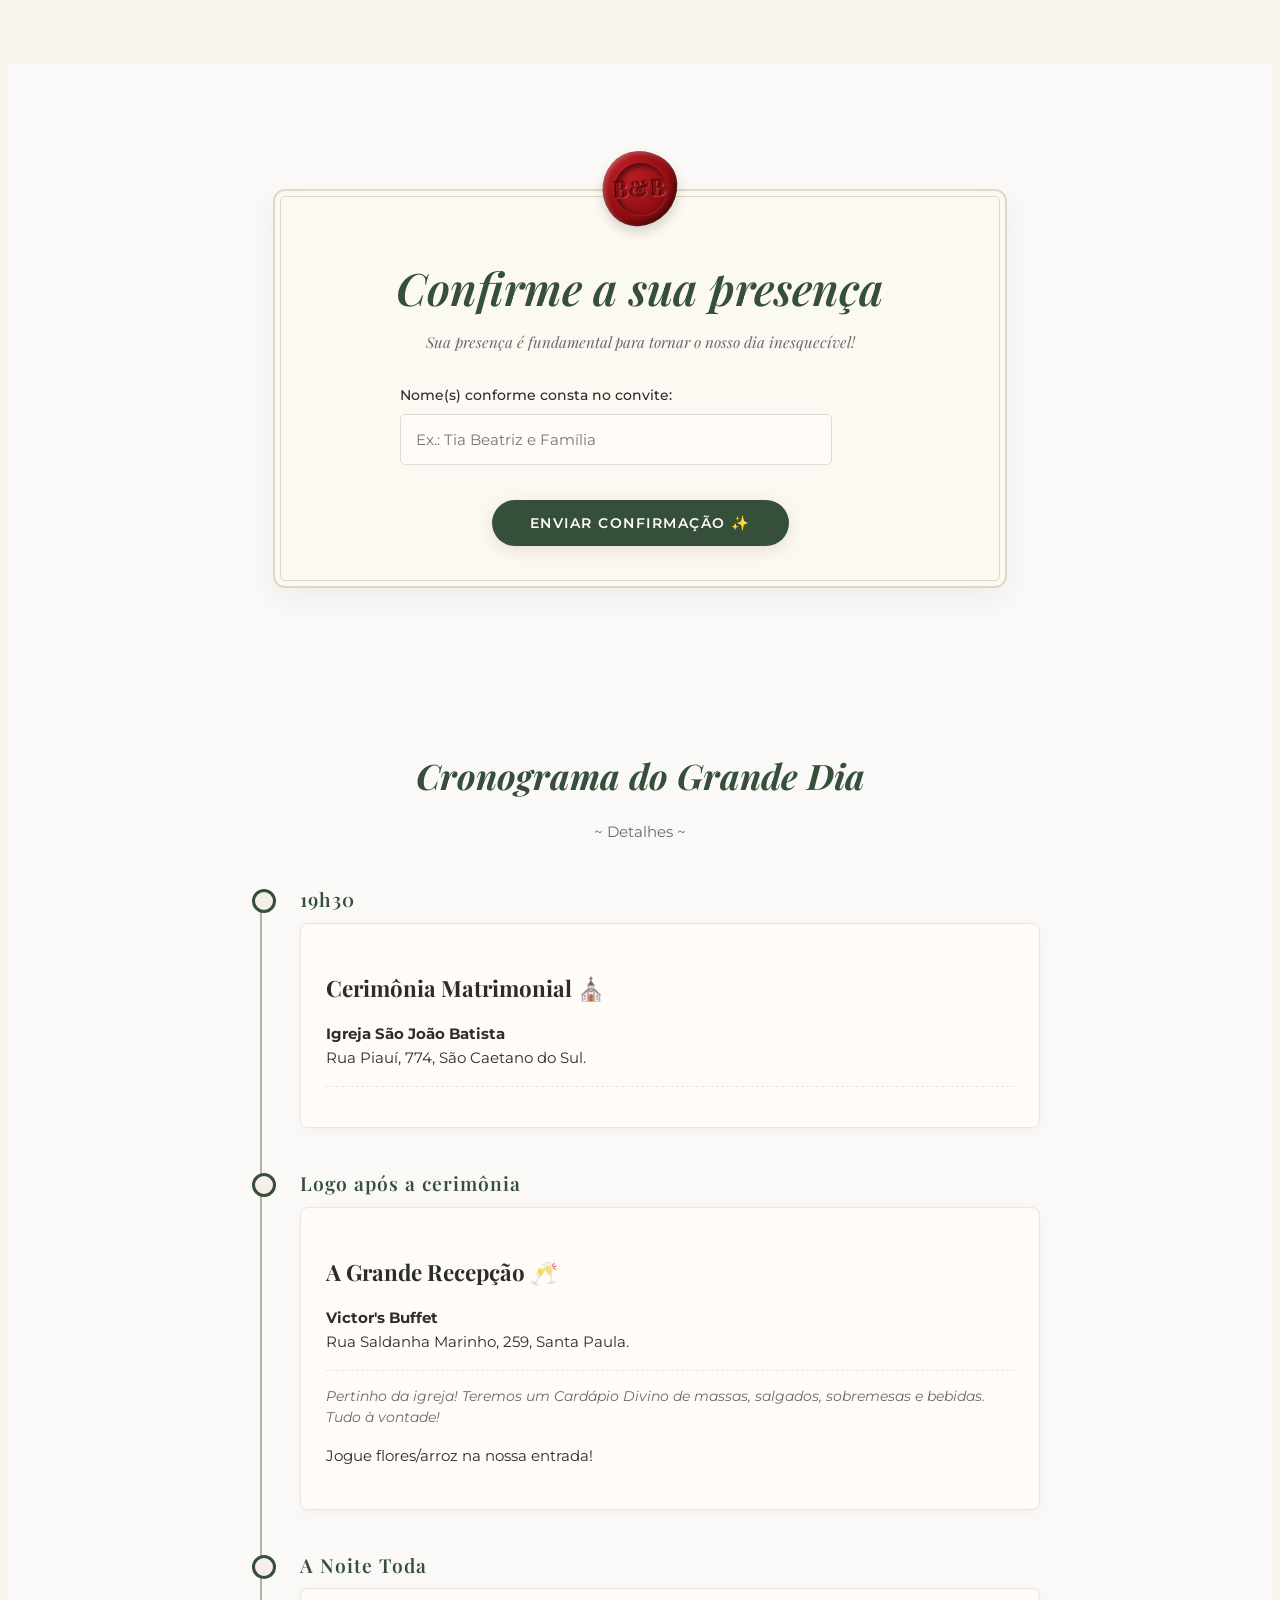
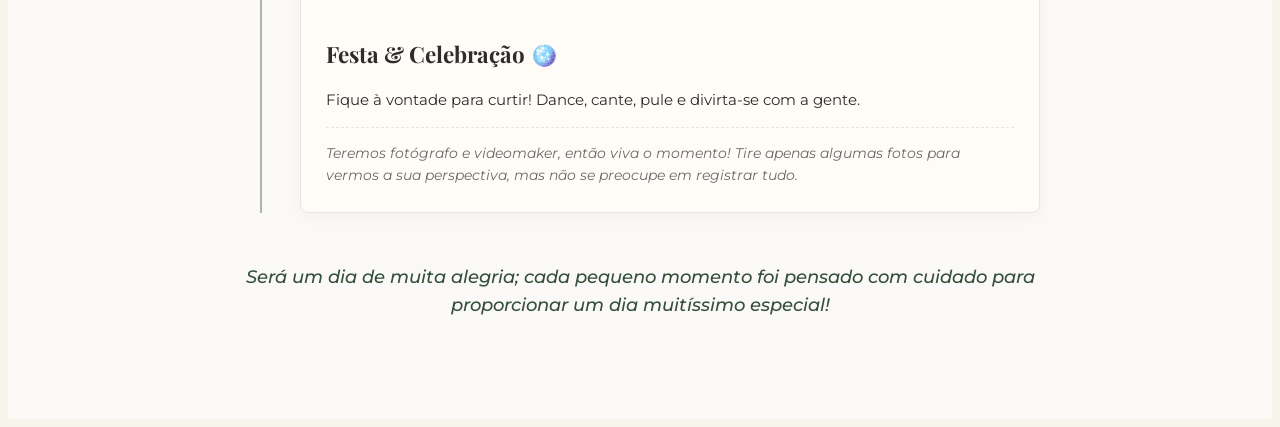
==== commit 943e2e99: "feat: lista de presentes da Amazon com reserva via Supabase - Bloco "Presentes na Amazon" na seção L" ====
--- a/index.html
+++ b/index.html
@@ -144,6 +144,21 @@
 
     <div id="gifts-container"></div>
 
+    <div class="category-group amazon-gifts">
+        <h3 class="category-title">Presentes na Amazon</h3>
+        <p class="amazon-intro">
+            Prefere dar um presente físico? Escolha um item abaixo e compre direto na Amazon.
+            Depois, clique em <strong>"Já comprei 💝"</strong> para o item sair da lista e ninguém comprar repetido.
+        </p>
+        <p class="amazon-intro amazon-dica">
+            💡 Para a entrega ir direto para o nosso endereço, você também pode comprar pela
+            <a id="amazon-lista-link" href="#" target="_blank" rel="noopener noreferrer">nossa lista na Amazon</a>.
+        </p>
+        <div id="amazon-gifts-container" class="gifts-grid">
+            <p class="amazon-msg">Carregando presentes...</p>
+        </div>
+    </div>
+
     <div class="modal-overlay" id="cart-modal">
         <div class="modal">
             <button class="close-modal" onclick="closeCart()">×</button>
@@ -268,6 +283,32 @@
     </div>
 </div>
 
+<div class="modal-overlay" id="popup-reserva">
+    <div class="modal" style="text-align: center; padding: 40px 30px;">
+        <button class="close-modal" onclick="fecharReserva()">×</button>
+
+        <div id="reserva-form">
+            <div style="font-size: 2.5rem; margin-bottom: 10px;">💝</div>
+            <h3 class="reserva-titulo">Que presente lindo!</h3>
+            <p class="reserva-texto">Você está marcando como comprado:<br><strong id="reserva-nome-presente"></strong></p>
+            <input type="text" id="reserva-nome-convidado" class="reserva-input" placeholder="Seu nome" maxlength="80">
+            <p id="reserva-erro" class="reserva-erro"></p>
+            <div class="reserva-botoes">
+                <button onclick="fecharReserva()" class="btn-reserva-secundario">Cancelar</button>
+                <button onclick="confirmarReserva()" id="btn-confirmar-reserva" class="btn-reserva-primario">Confirmar</button>
+            </div>
+        </div>
+
+        <div id="reserva-resultado" style="display: none;">
+            <div id="reserva-resultado-icone" style="font-size: 2.5rem; margin-bottom: 10px;"></div>
+            <h3 id="reserva-resultado-titulo" class="reserva-titulo"></h3>
+            <p id="reserva-resultado-texto" class="reserva-texto"></p>
+            <button onclick="fecharReserva()" class="btn-reserva-primario">Fechar</button>
+        </div>
+    </div>
+</div>
+
 <script src="js/script.js"></script>
+<script src="js/presentes-amazon.js"></script>
 </body>
 </html>
--- a/css/style.css
+++ b/css/style.css
@@ -881,4 +881,34 @@
     color: var(--white);
     transform: translateY(-2px);
     box-shadow: 0 6px 15px rgba(37, 211, 102, 0.2);
-}+}
+/* ===== Presentes na Amazon (reserva via Supabase) ===== */
+.amazon-gifts { margin-top: 50px; }
+.amazon-intro { text-align: center; max-width: 700px; margin: 0 auto 12px; color: var(--text-light); line-height: 1.6; font-size: 0.95rem; }
+.amazon-dica { font-size: 0.85rem; margin-bottom: 30px; }
+.amazon-dica a { color: var(--primary-color); font-weight: 600; }
+.amazon-msg { grid-column: 1 / -1; text-align: center; color: var(--text-light); padding: 20px 0; }
+
+.amazon-gift-img { position: relative; display: flex; align-items: center; justify-content: center; font-size: 3.5rem; overflow: hidden; }
+.amazon-gift-img img { width: 100%; height: 100%; object-fit: contain; }
+.amazon-gift-nome { display: -webkit-box; -webkit-line-clamp: 2; -webkit-box-orient: vertical; overflow: hidden; height: auto !important; min-height: 2.6em; line-height: 1.3; }
+
+.amazon-acoes { display: flex; flex-direction: column; gap: 8px; margin-top: auto; }
+.btn-amazon { display: block; text-decoration: none; text-align: center; border: 1px solid var(--primary-color); color: var(--primary-color); padding: 11px; border-radius: 5px; font-weight: 600; font-size: 0.9rem; font-family: var(--font-text); transition: background-color 0.2s, color 0.2s; }
+.btn-amazon:hover { background-color: var(--primary-color); color: var(--white); }
+
+.gift-card--reservado { background: #f3f3f1; }
+.gift-card--reservado:hover { transform: none; box-shadow: none; }
+.gift-card--reservado .amazon-gift-img img { filter: grayscale(100%); opacity: 0.45; }
+.gift-card--reservado h4, .gift-card--reservado .price { color: var(--text-light); }
+.selo-reservado { position: absolute; top: 50%; left: 50%; transform: translate(-50%, -50%) rotate(-6deg); background: var(--primary-color); color: var(--white); padding: 6px 14px; border-radius: 20px; font-size: 0.8rem; font-weight: 600; white-space: nowrap; font-family: var(--font-text); }
+
+.reserva-titulo { font-family: var(--font-title); color: var(--primary-color); font-size: 1.5rem; margin-bottom: 15px; }
+.reserva-texto { font-family: var(--font-text); font-size: 0.95rem; color: var(--text-dark); margin-bottom: 20px; line-height: 1.5; }
+.reserva-input { width: 100%; padding: 14px; border: 1px solid #ddd; border-radius: 5px; font-family: var(--font-text); font-size: 1rem; }
+.reserva-erro { color: #b3261e; font-size: 0.85rem; min-height: 1.2em; margin: 8px 0 15px; }
+.reserva-botoes { display: flex; gap: 12px; justify-content: center; flex-wrap: wrap; }
+.btn-reserva-primario, .btn-reserva-secundario { padding: 12px 24px; border-radius: 25px; font-weight: 600; cursor: pointer; font-size: 0.85rem; font-family: var(--font-text); }
+.btn-reserva-primario { background-color: var(--primary-color); color: var(--white); border: none; }
+.btn-reserva-primario:disabled { opacity: 0.6; cursor: wait; }
+.btn-reserva-secundario { background-color: transparent; color: var(--primary-color); border: 1px solid var(--primary-color); }
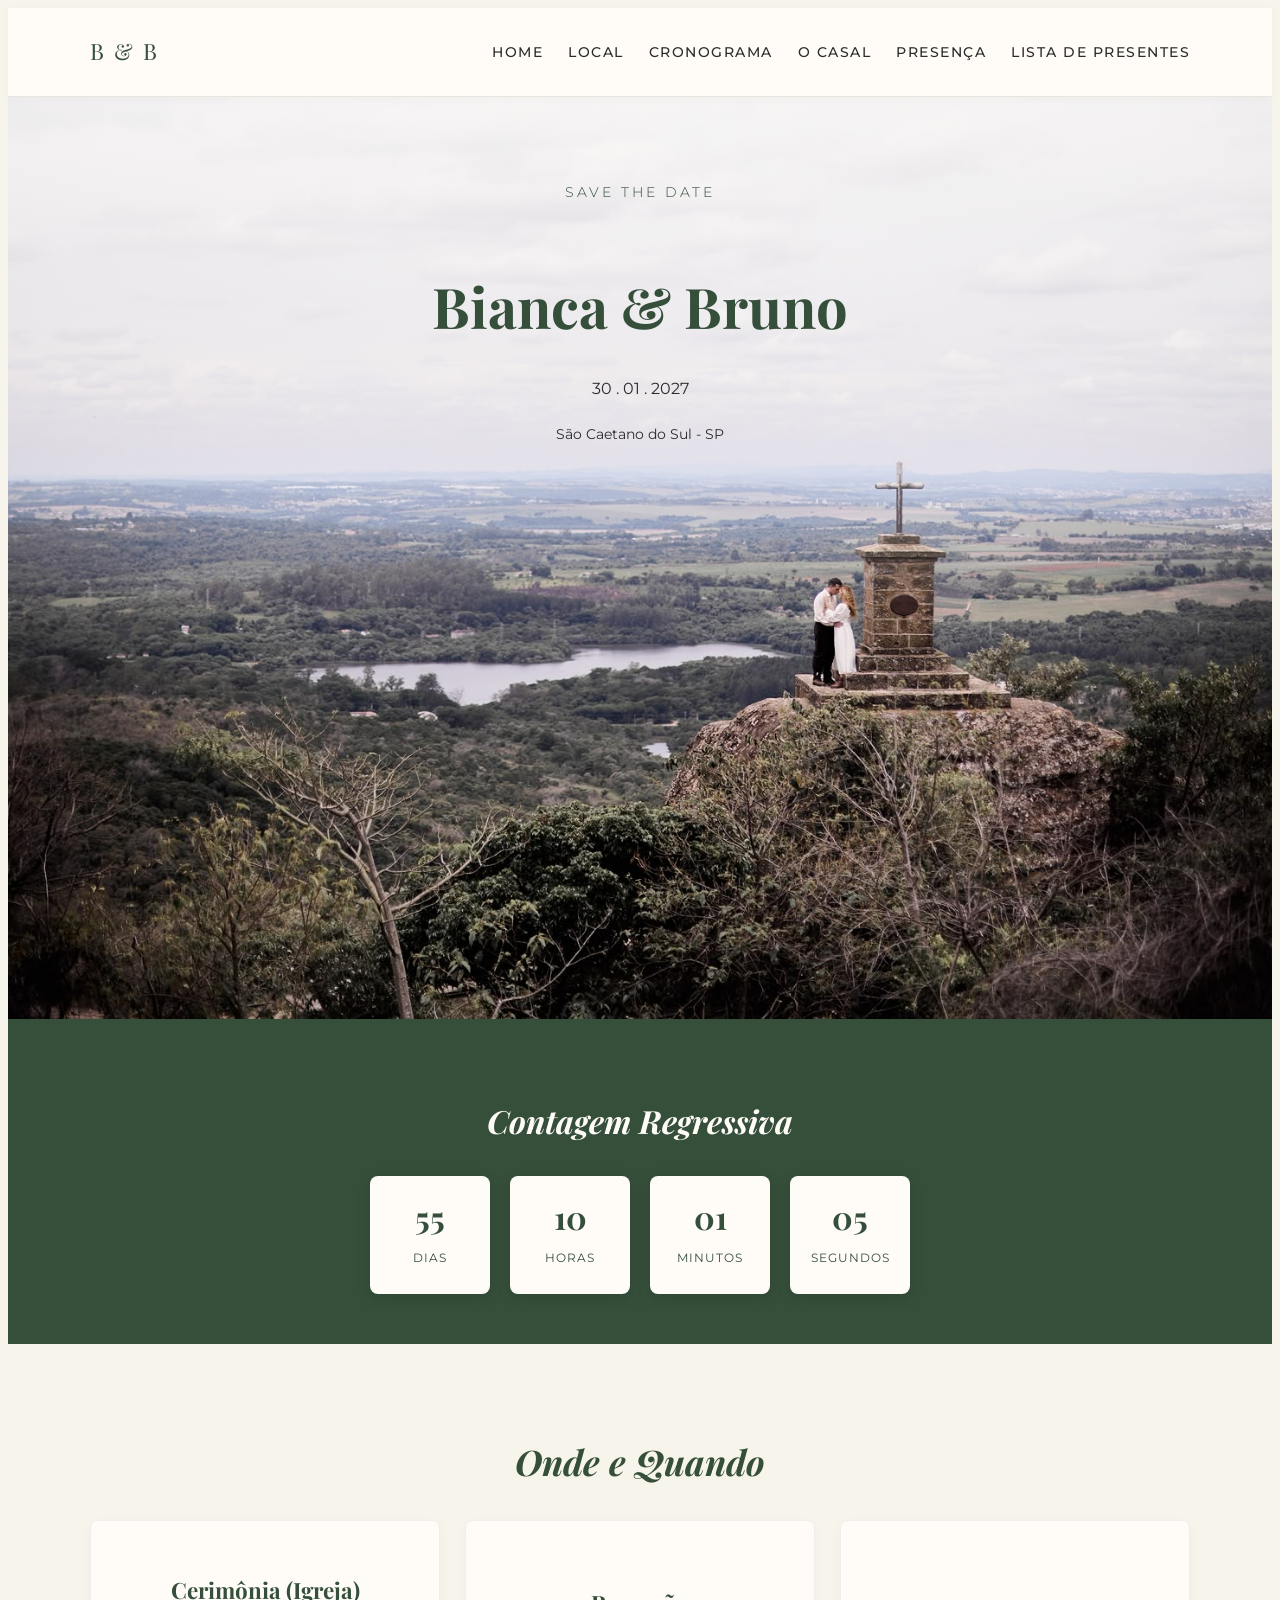
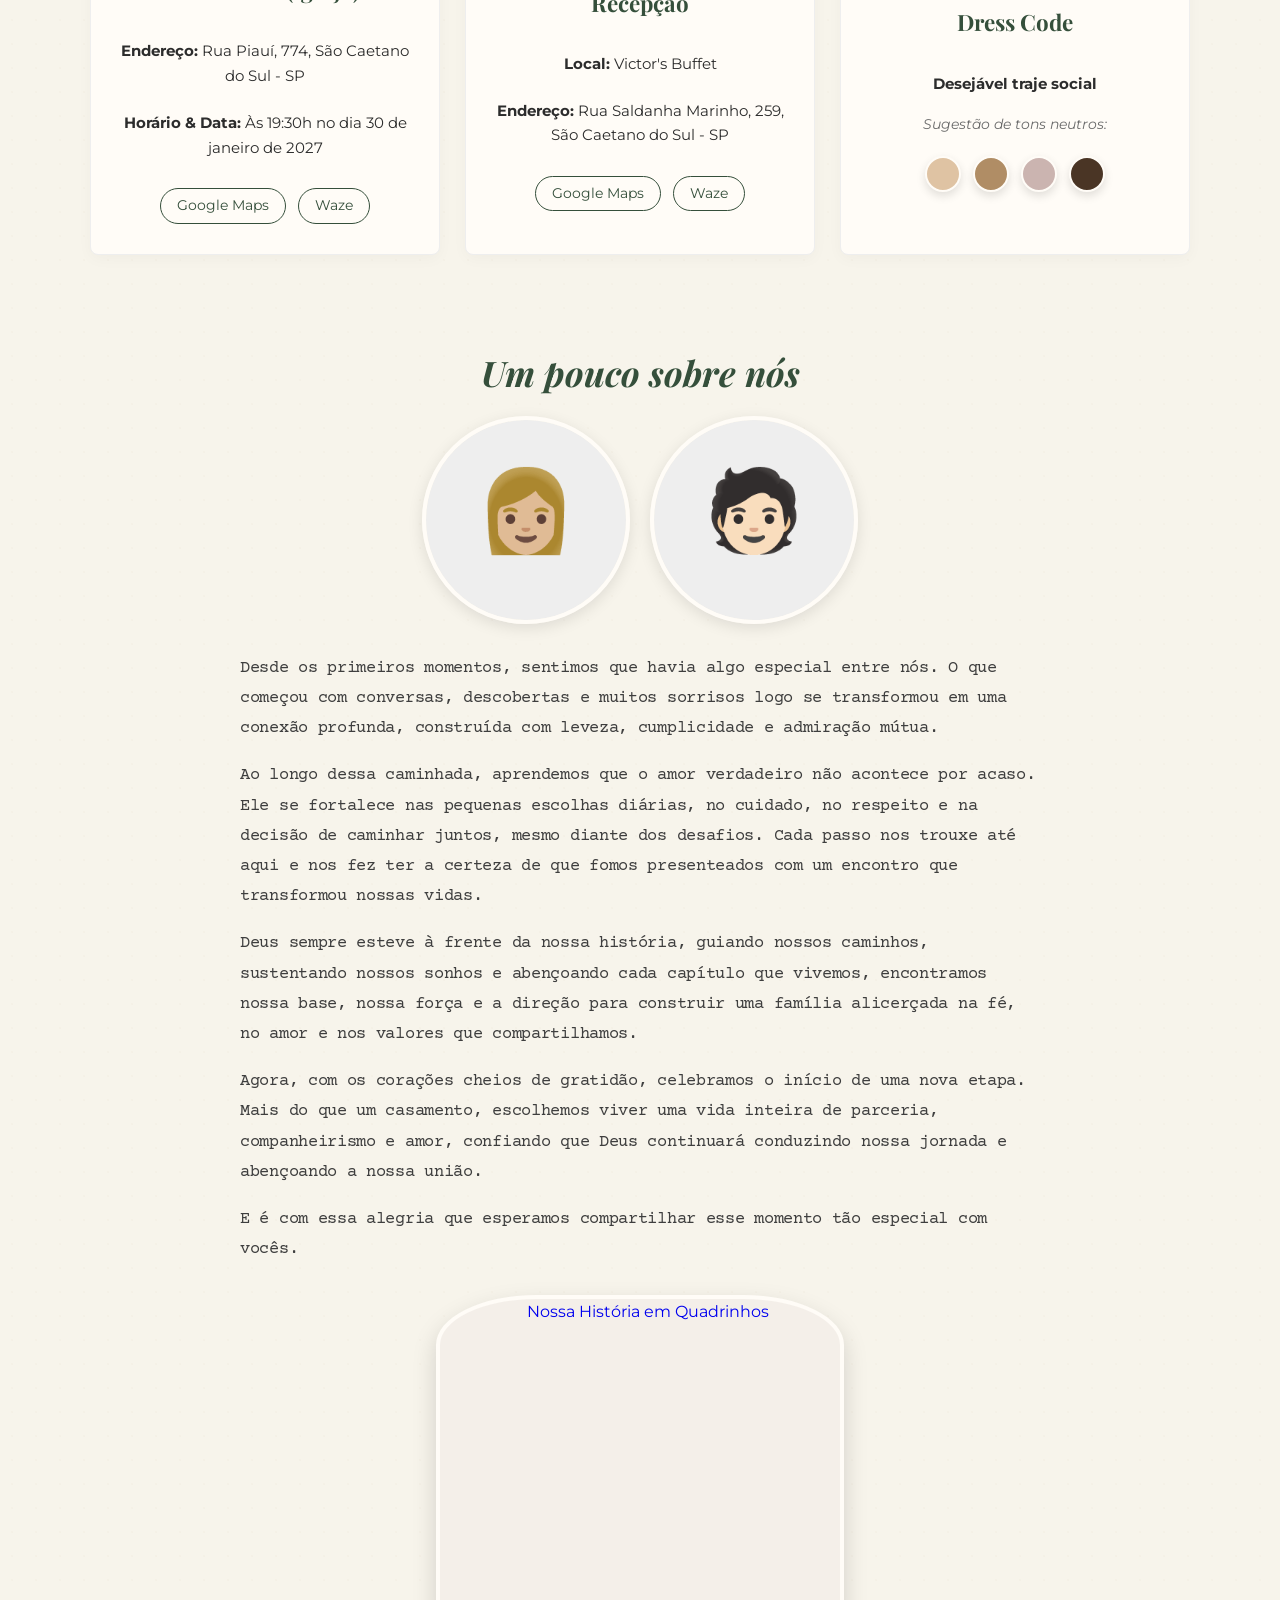
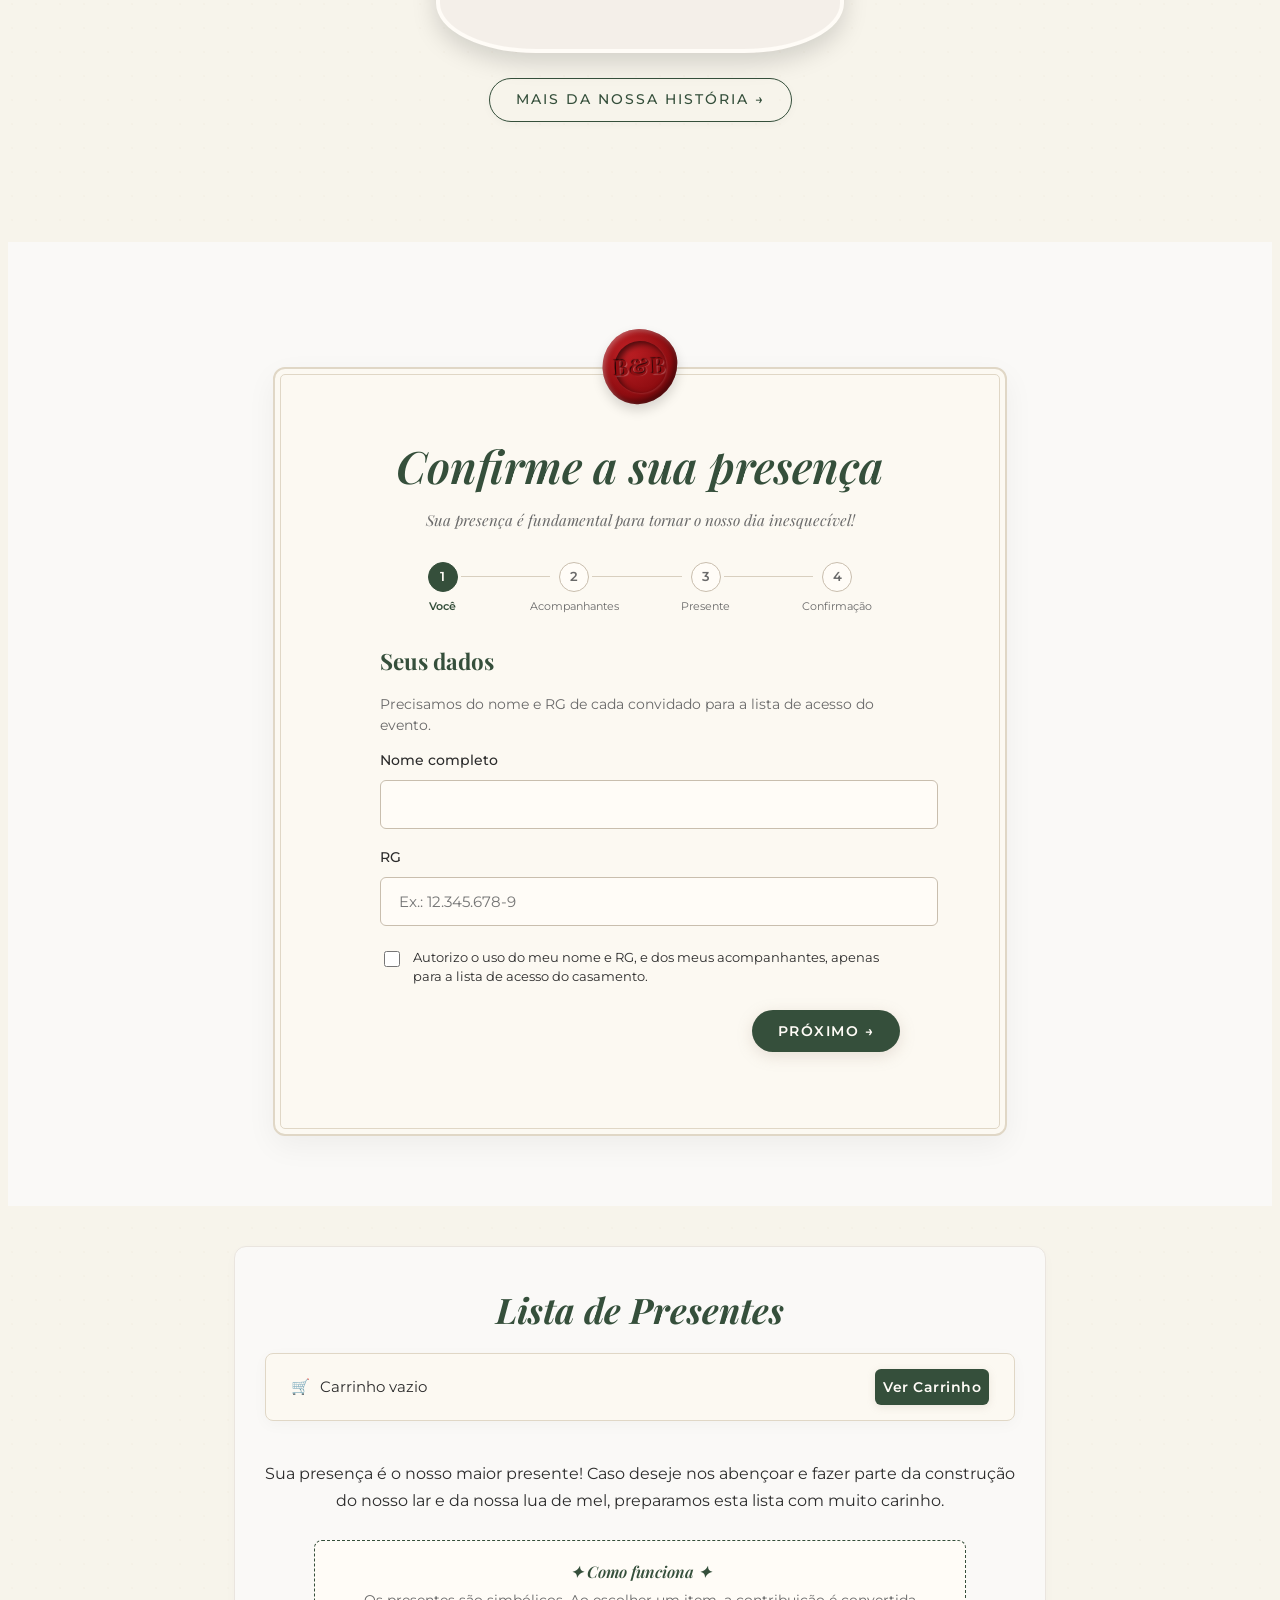
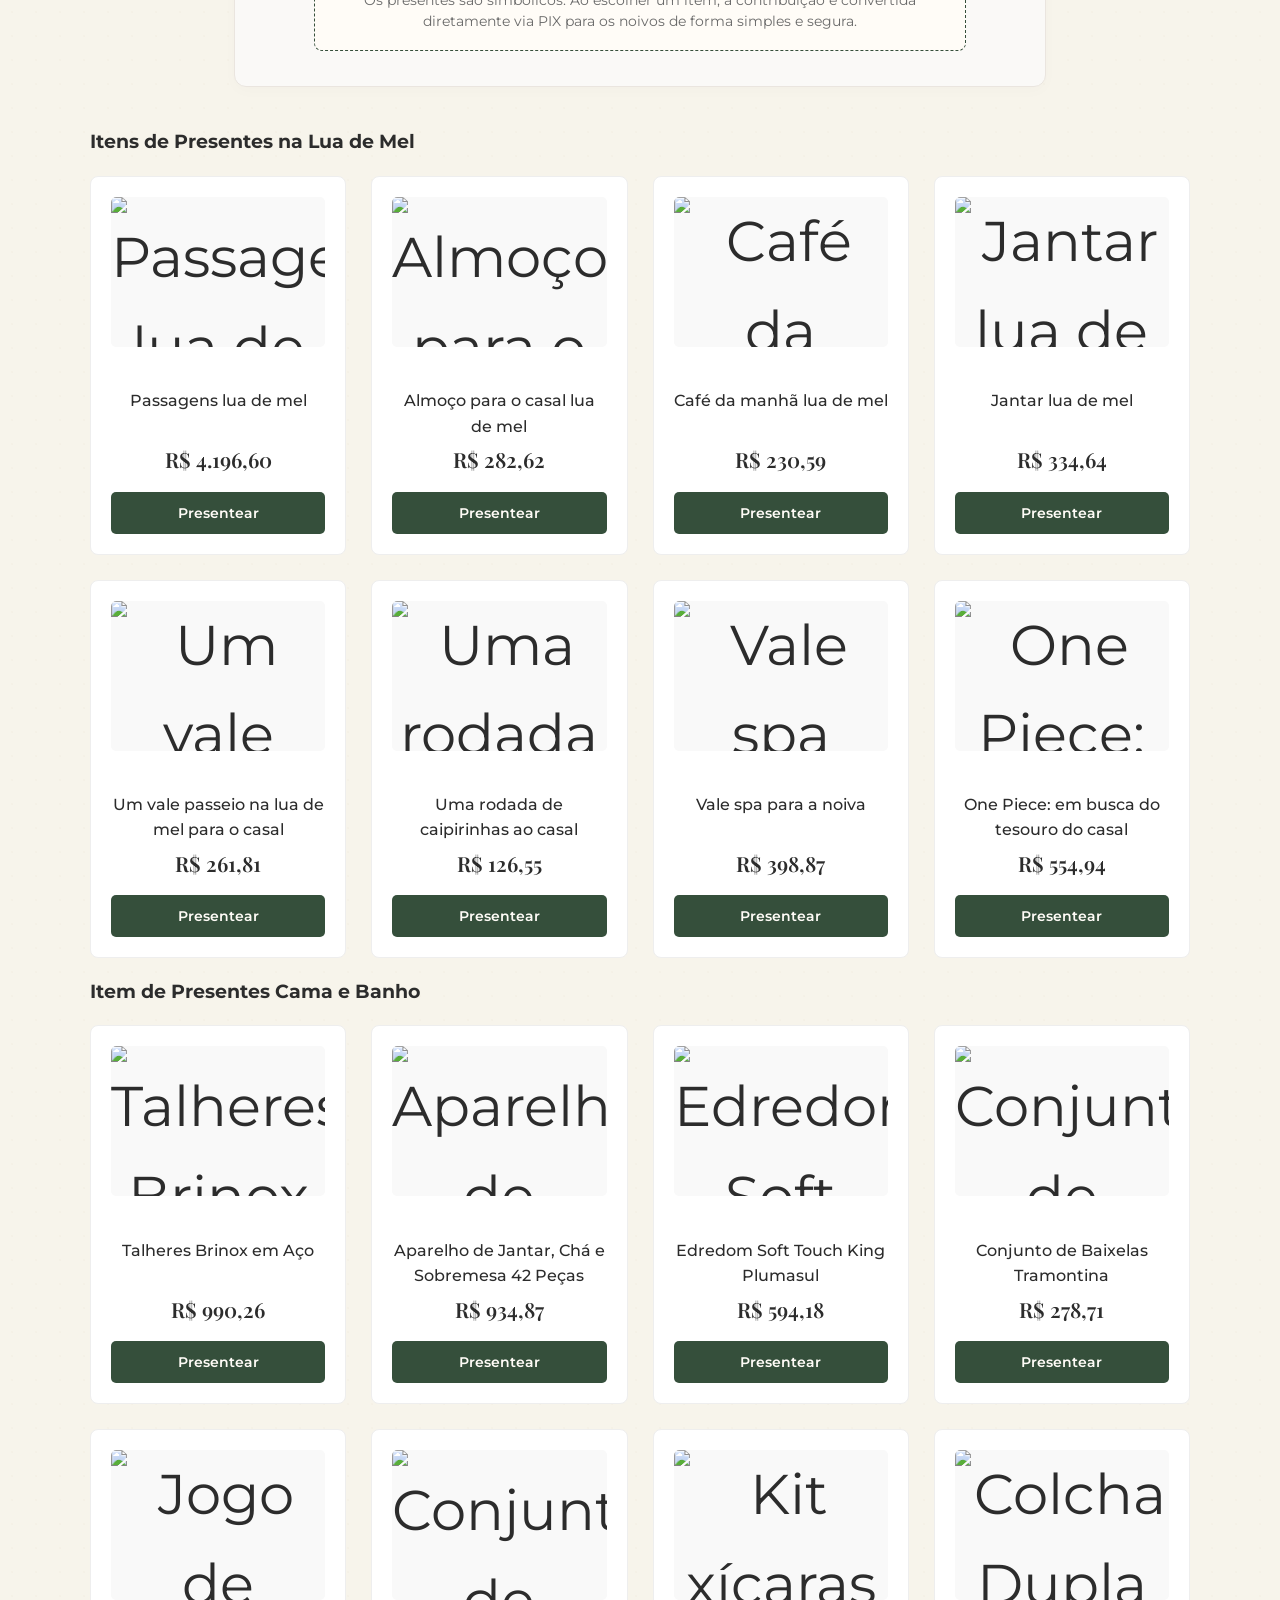
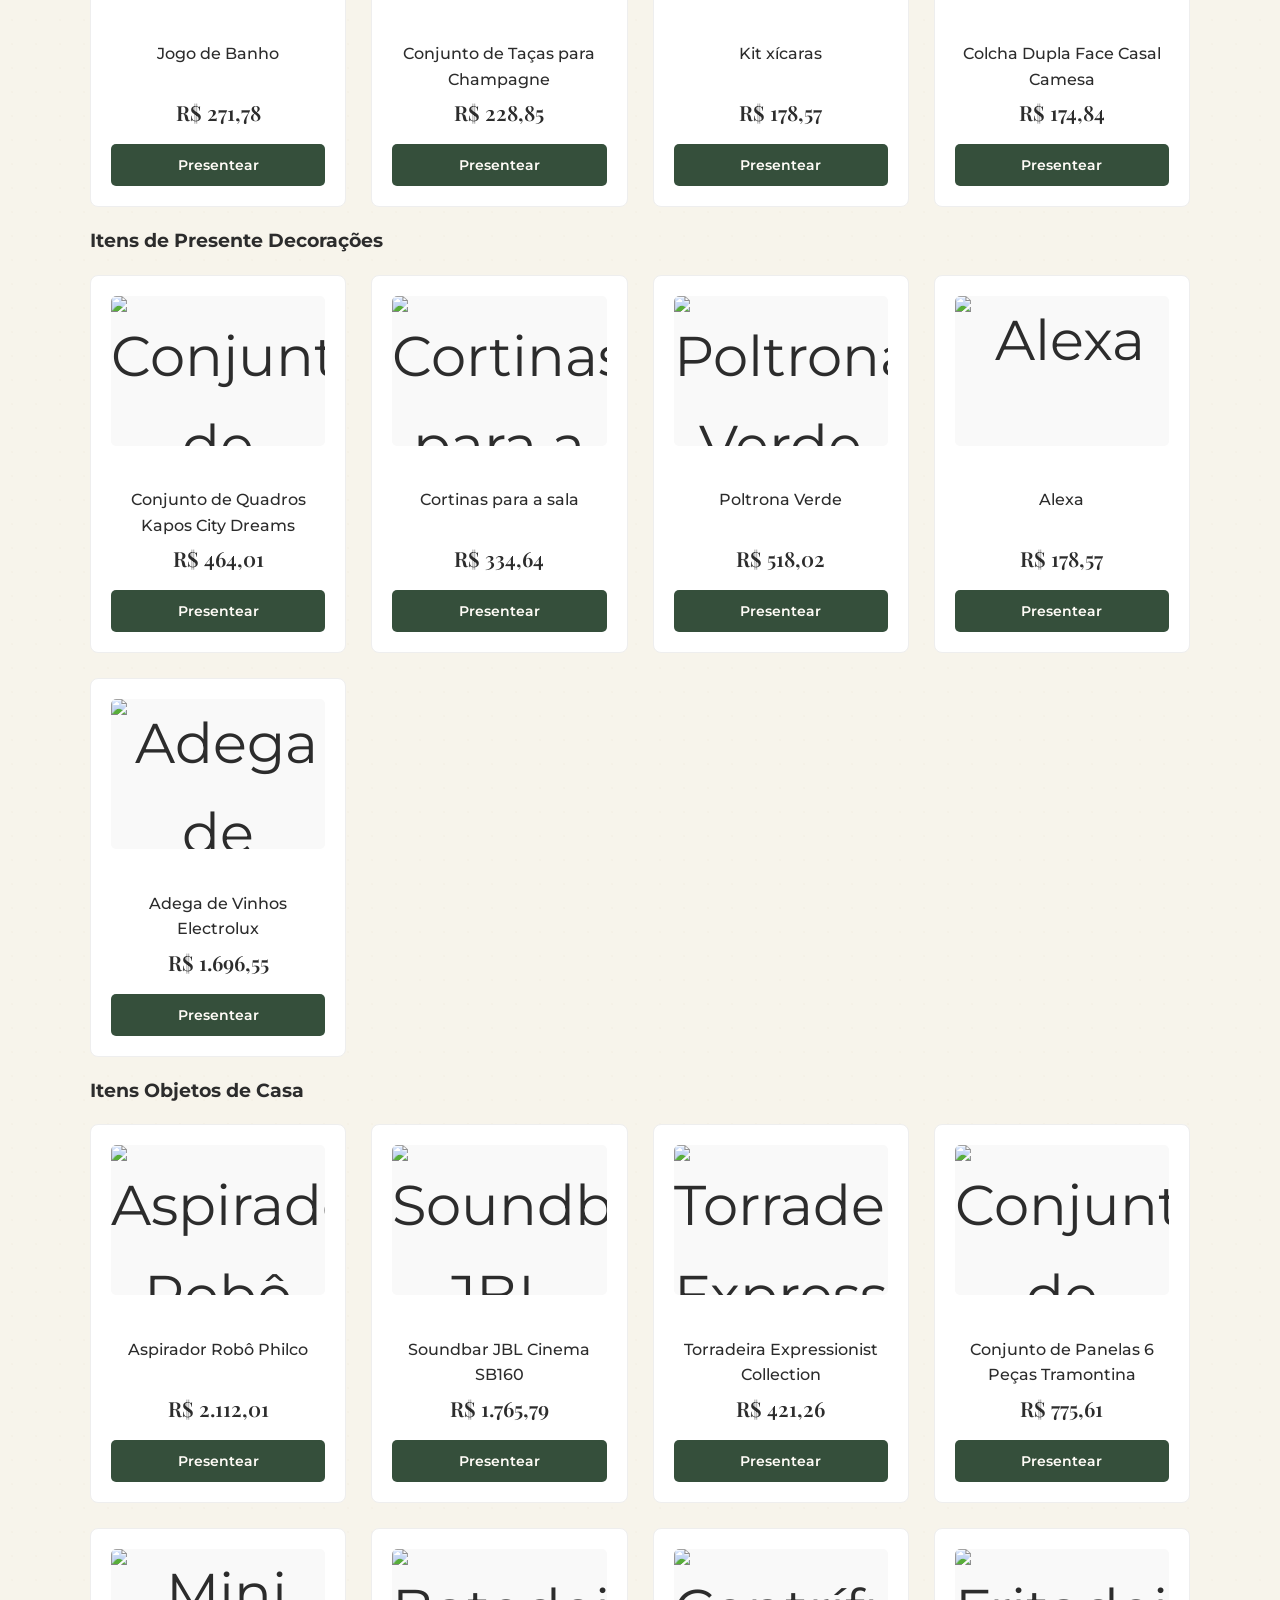
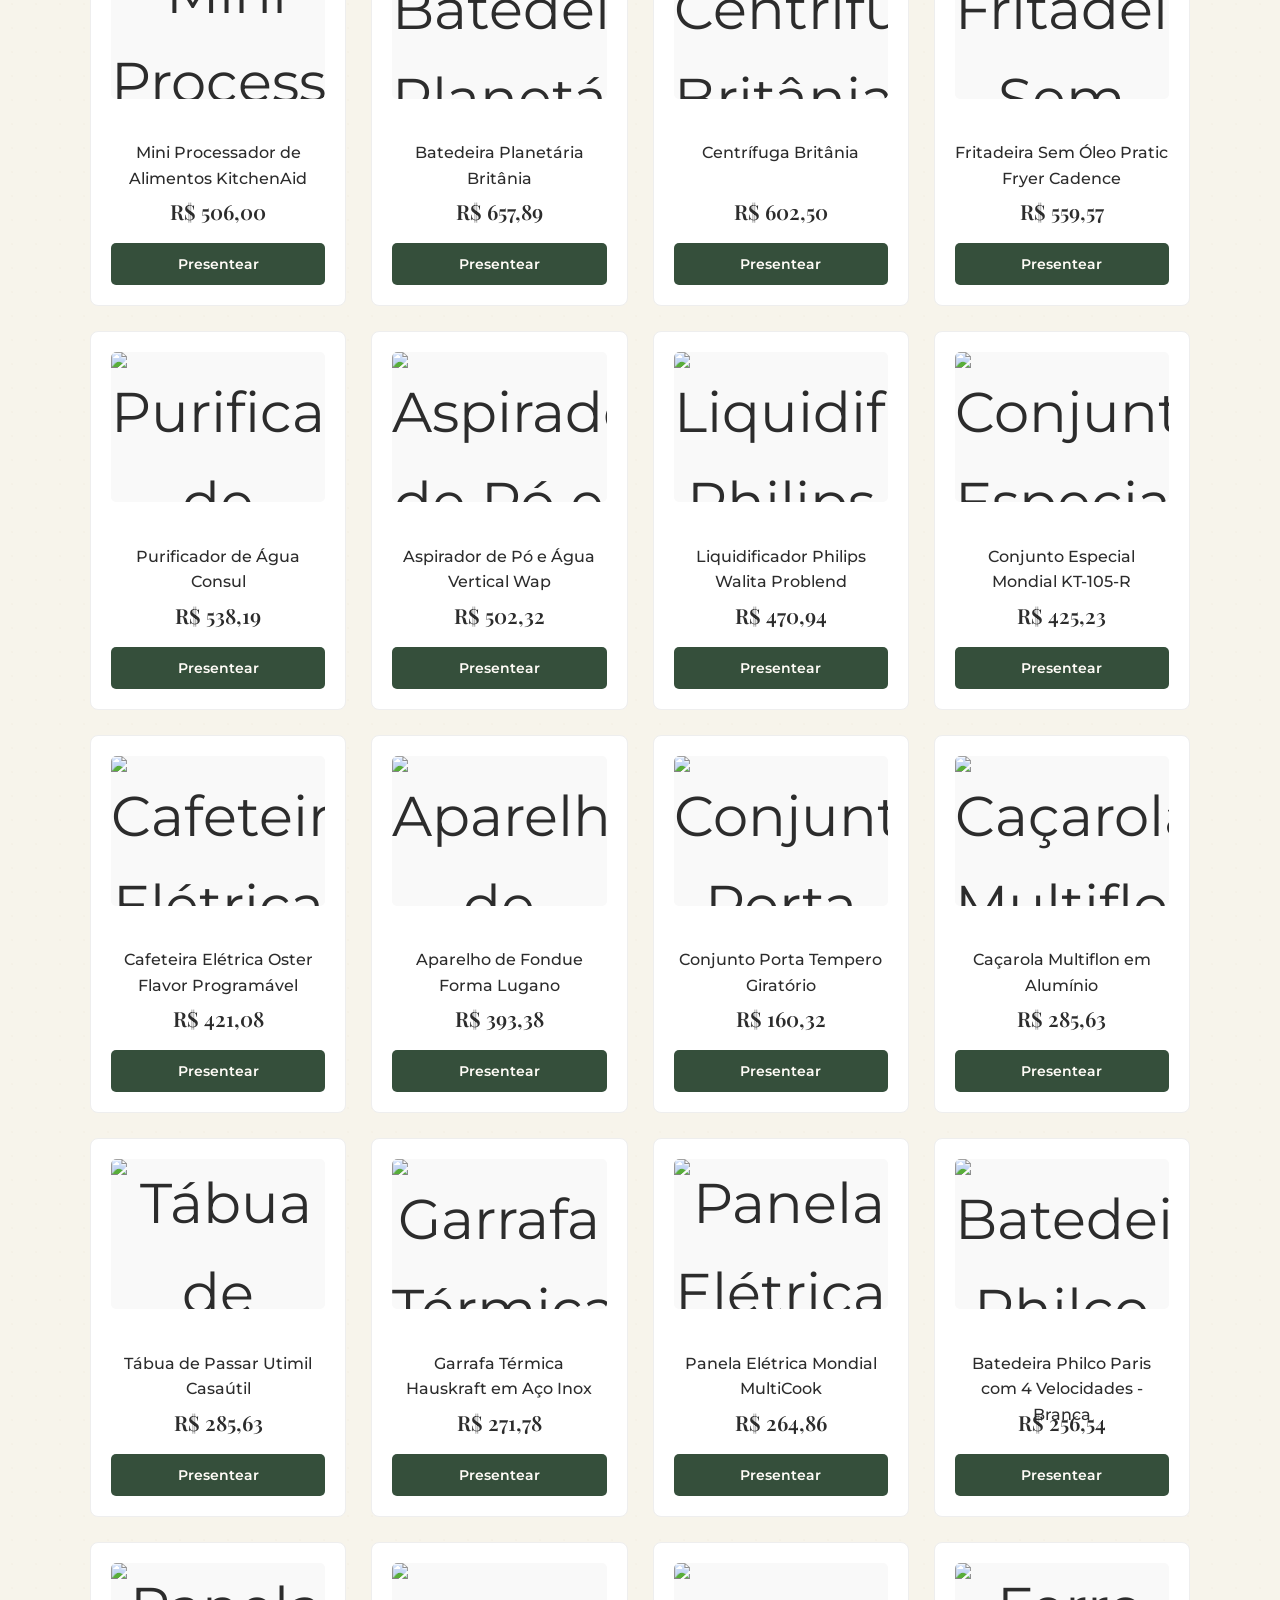
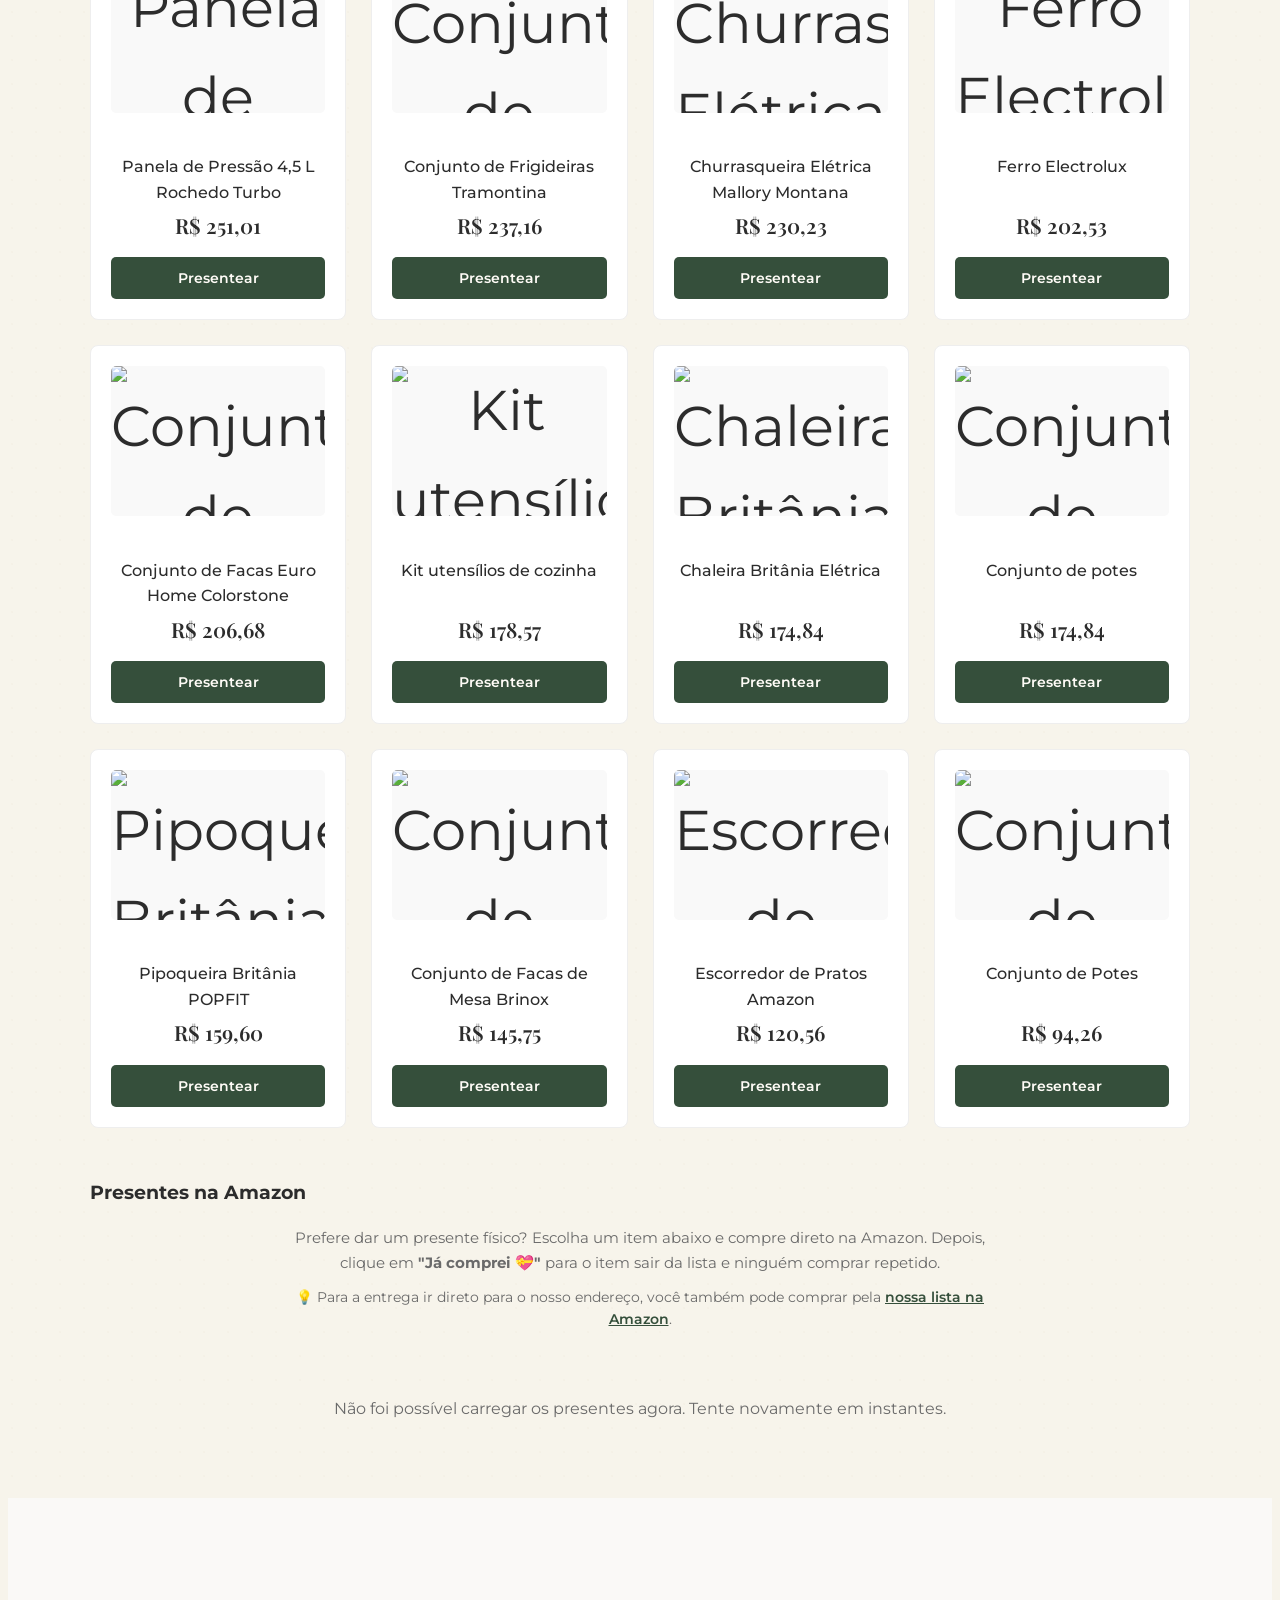
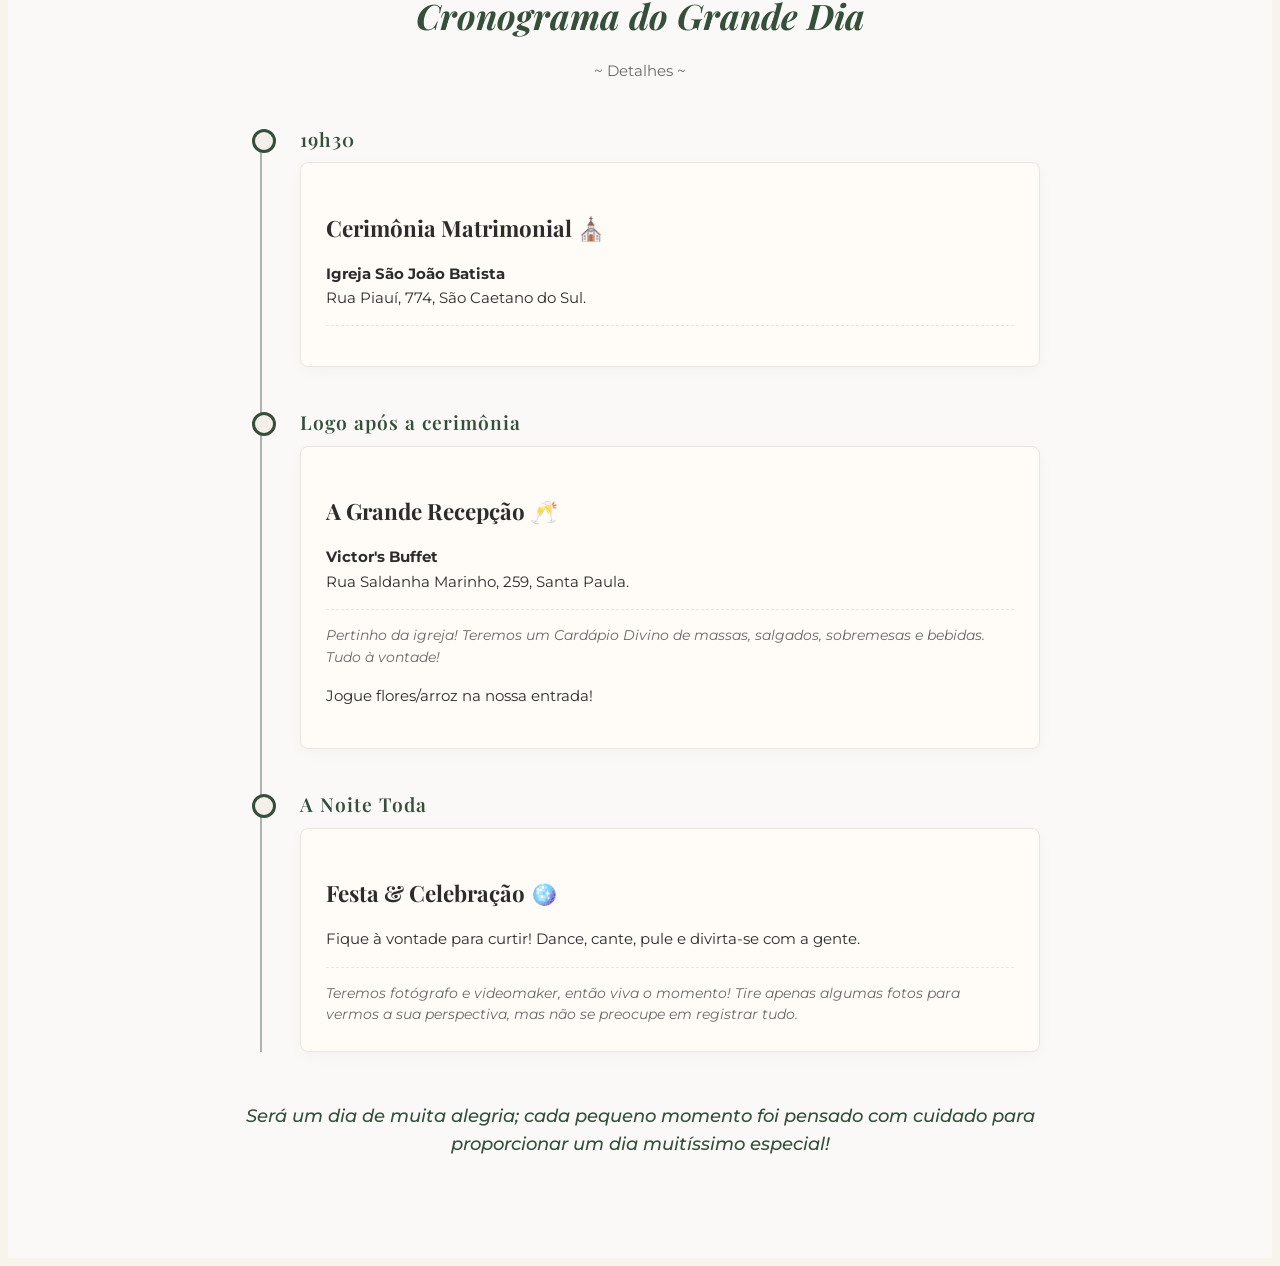
==== commit 986c9fb2: "feat: wizard de confirmação de presença e foto no topo - Wizard em 4 etapas (titular, acompanhantes," ====
--- a/index.html
+++ b/index.html
@@ -26,8 +26,8 @@
                 <li><a href="#local" onclick="closeMenu()">Local</a></li>
                 <li><a href="cronograma.html">Cronograma</a></li>
                 <li><a href="#casal" onclick="closeMenu()">O Casal</a></li>
+                <li><a href="#presenca" onclick="closeMenu()">Presença</a></li>
                 <li><a href="#presentes" onclick="closeMenu()">Lista de Presentes</a></li>
-                <li><a href="#presenca" onclick="closeMenu()">Presença</a></li>
             </ul>
         </nav>
     </header>
@@ -38,10 +38,6 @@
         <h1>Bianca & Bruno</h1>
         <p>30 . 01 . 2027</p>
         <p style="margin-top: 5px; font-size: 0.9rem;">São Caetano do Sul - SP</p>
-        <br/>
-        <a href="#presenca" style="color: var(--primary-color); font-family: 'Times New Roman', Times, serif; font-size: 1.1rem; text-decoration: none; transition: opacity 1.3s;" onmouseover="this.style.opacity='0.9'" onmouseout="this.style.opacity='1'">
-            Não se esqueça de confirmar a sua presença!
-        </a>
     </section>
 
     <section class="countdown-section">
@@ -121,6 +117,24 @@
 
     <script src="js/script.js"></script>
 
+    <section id="presenca" class="rsvp-section">
+        <div class="rsvp-envelope-card">
+            
+            <div class="wax-seal-wrapper">
+                <div class="realistic-wax-seal">
+                    <span class="wax-letters">B&B</span>
+                </div>
+            </div>
+
+            <h2 class="section-title rsvp-title-pen">Confirme a sua presença</h2>
+            <p class="rsvp-subtitle">Sua presença é fundamental para tornar o nosso dia inesquecível!</p>
+            
+            <div id="rsvp-wizard" class="wizard"></div>
+
+        </div>
+    </section>
+
+    
     <section id="presentes" class="gifts-section">
     
     <div class="gifts-intro-card">
@@ -192,31 +206,7 @@
 </section>
 
     
-<section id="presenca" class="rsvp-section">
-        <div class="rsvp-envelope-card">
-            
-            <div class="wax-seal-wrapper">
-                <div class="realistic-wax-seal">
-                    <span class="wax-letters">B&B</span>
-                </div>
-            </div>
-
-            <h2 class="section-title rsvp-title-pen">Confirme a sua presença</h2>
-            <p class="rsvp-subtitle">Sua presença é fundamental para tornar o nosso dia inesquecível!</p>
-            
-            <div class="rsvp-form">
-                <div class="input-group">
-                    <label for="rsvp-name" class="rsvp-label">Nome(s) conforme consta no convite:</label>
-                    <input type="text" placeholder="Ex.: Tia Beatriz e Família" id="rsvp-name" class="rsvp-input">
-                </div>
-                
-                <button class="btn-rsvp" onclick="confirmarPresenca()">Enviar Confirmação ✨</button>
-            </div>
-
-        </div>
-    </section>
-
-    <section id="cronograma" class="cronograma-section">
+<section id="cronograma" class="cronograma-section">
         <h2 class="section-title">Cronograma do Grande Dia</h2>
         <p class="subtitle">~ Detalhes ~</p>
 
@@ -308,7 +298,9 @@
     </div>
 </div>
 
+<script src="js/supabase-config.js"></script>
 <script src="js/script.js"></script>
 <script src="js/presentes-amazon.js"></script>
+<script src="js/rsvp-wizard.js"></script>
 </body>
 </html>
--- a/css/style.css
+++ b/css/style.css
@@ -142,7 +142,26 @@
     }
 }
 
-.hero { text-align: center; padding: 60px 20px; background-color: #faf9f7; }
+.hero {
+    text-align: center;
+    padding: 70px 20px 60px;
+    min-height: 88vh;
+    display: flex;
+    flex-direction: column;
+    align-items: center;
+    justify-content: flex-start;
+    background-color: #faf9f7;
+    /* Véu claro no topo (céu) para o texto ficar legível; o casal aparece embaixo à direita */
+    background-image:
+        linear-gradient(to bottom, rgba(250, 249, 247, 0.88) 0%, rgba(250, 249, 247, 0.55) 30%, rgba(250, 249, 247, 0) 55%),
+        url("../img/hero-bianca-bruno.jpeg");
+    background-size: cover;
+    background-position: 65% 70%;
+    background-repeat: no-repeat;
+}
+@media (max-width: 768px) {
+    .hero { min-height: 75vh; background-position: 66% 60%; }
+}
 .hero h3 { font-weight: 300; letter-spacing: 3px; font-size: 0.9rem; margin-bottom: 10px; }
 .hero h1 { font-family: var(--font-title); font-size: 3.5rem; color: var(--primary-color); margin-bottom: 10px; }
 
@@ -899,7 +918,7 @@
 
 .gift-card--reservado { background: #f3f3f1; }
 .gift-card--reservado:hover { transform: none; box-shadow: none; }
-.gift-card--reservado .amazon-gift-img img { filter: grayscale(100%); opacity: 0.45; }
+.gift-card--reservado .gift-img img { filter: grayscale(100%); opacity: 0.45; }
 .gift-card--reservado h4, .gift-card--reservado .price { color: var(--text-light); }
 .selo-reservado { position: absolute; top: 50%; left: 50%; transform: translate(-50%, -50%) rotate(-6deg); background: var(--primary-color); color: var(--white); padding: 6px 14px; border-radius: 20px; font-size: 0.8rem; font-weight: 600; white-space: nowrap; font-family: var(--font-text); }
 
@@ -912,3 +931,71 @@
 .btn-reserva-primario { background-color: var(--primary-color); color: var(--white); border: none; }
 .btn-reserva-primario:disabled { opacity: 0.6; cursor: wait; }
 .btn-reserva-secundario { background-color: transparent; color: var(--primary-color); border: 1px solid var(--primary-color); }
+.gift-card--reservado .gift-img { position: relative; }
+
+/* ===== Wizard de confirmação de presença ===== */
+.wizard { text-align: left; max-width: 520px; margin: 0 auto; }
+.wizard .rsvp-label { margin-top: 14px; }
+.wizard .rsvp-input { margin-bottom: 4px; }
+
+.wiz-progresso { list-style: none; display: flex; justify-content: space-between; gap: 6px; margin: 0 0 28px; padding: 0; counter-reset: none; }
+.wiz-progresso li { flex: 1; display: flex; flex-direction: column; align-items: center; gap: 6px; position: relative; }
+.wiz-progresso li:not(:last-child)::after { content: ""; position: absolute; top: 14px; left: calc(50% + 18px); right: calc(-50% + 18px); height: 1px; background: #d8cfbf; }
+.wiz-bolinha { width: 28px; height: 28px; border-radius: 50%; border: 1px solid #c9beae; display: flex; align-items: center; justify-content: center; font-size: 0.8rem; font-weight: 600; color: var(--text-light); background: var(--white); font-family: var(--font-text); }
+.wiz-rotulo { font-size: 0.7rem; color: var(--text-light); font-family: var(--font-text); text-align: center; }
+.wiz-progresso li.atual .wiz-bolinha { background: var(--primary-color); border-color: var(--primary-color); color: var(--white); }
+.wiz-progresso li.atual .wiz-rotulo { color: var(--primary-color); font-weight: 600; }
+.wiz-progresso li.feito .wiz-bolinha { border-color: var(--primary-color); color: var(--primary-color); }
+
+.wiz-titulo { font-family: var(--font-title); color: var(--primary-color); font-size: 1.4rem; margin-bottom: 6px; }
+.wiz-ajuda { font-size: 0.88rem; color: var(--text-light); line-height: 1.5; margin-bottom: 10px; }
+.wiz-vazio { font-size: 0.88rem; color: var(--text-light); font-style: italic; text-align: center; padding: 14px 0; }
+.wiz-erro { color: #b3261e; font-size: 0.85rem; min-height: 1.2em; margin-top: 12px; text-align: center; font-family: var(--font-text); }
+
+.wiz-consentimento { display: flex; gap: 10px; align-items: flex-start; margin-top: 18px; font-size: 0.82rem; color: var(--text-dark); line-height: 1.45; cursor: pointer; font-family: var(--font-text); }
+.wiz-consentimento input { margin-top: 3px; accent-color: var(--primary-color); width: 16px; height: 16px; flex-shrink: 0; }
+
+.wiz-botoes { display: flex; gap: 10px; justify-content: flex-end; flex-wrap: wrap; margin-top: 24px; }
+.wiz-botoes .btn-rsvp { padding: 12px 26px; }
+.btn-rsvp:disabled { opacity: 0.5; cursor: not-allowed; transform: none; }
+.wiz-btn-secundario { background: transparent; color: var(--primary-color); border: 1px solid var(--primary-color); padding: 11px 20px; border-radius: 25px; font-family: var(--font-text); font-weight: 600; font-size: 0.82rem; cursor: pointer; }
+.wiz-btn-secundario:disabled { opacity: 0.5; cursor: not-allowed; }
+.wiz-link { background: none; border: none; color: var(--text-light); text-decoration: underline; font-size: 0.8rem; cursor: pointer; margin-top: 8px; font-family: var(--font-text); }
+
+.wiz-lista-pessoas { list-style: none; padding: 0; margin: 10px 0; display: flex; flex-direction: column; gap: 8px; }
+.wiz-lista-pessoas li { display: flex; justify-content: space-between; align-items: center; gap: 10px; background: var(--white); border: 1px solid #e0d7c6; border-radius: 8px; padding: 10px 14px; }
+.wiz-lista-pessoas li div { display: flex; flex-direction: column; min-width: 0; }
+.wiz-lista-pessoas strong { font-size: 0.92rem; color: var(--text-dark); overflow-wrap: anywhere; }
+.wiz-lista-pessoas span { font-size: 0.78rem; color: var(--text-light); }
+.wiz-remover { background: none; border: none; color: #b3261e; font-size: 0.8rem; cursor: pointer; flex-shrink: 0; font-family: var(--font-text); }
+
+.wiz-add { display: flex; flex-direction: column; gap: 8px; margin-top: 14px; padding: 14px; border: 1px dashed #c9beae; border-radius: 8px; }
+.wiz-add .wiz-btn-secundario { align-self: flex-start; }
+
+.wiz-abas { display: flex; gap: 6px; margin: 10px 0 14px; border-bottom: 1px solid #e0d7c6; }
+.wiz-abas button { background: none; border: none; padding: 8px 16px; font-family: var(--font-text); font-size: 0.88rem; color: var(--text-light); cursor: pointer; border-bottom: 2px solid transparent; margin-bottom: -1px; }
+.wiz-abas button.ativa { color: var(--primary-color); border-bottom-color: var(--primary-color); font-weight: 600; }
+
+.wiz-presentes { display: grid; grid-template-columns: repeat(auto-fill, minmax(130px, 1fr)); gap: 10px; max-height: 420px; overflow-y: auto; padding: 2px; }
+.wiz-presente { display: flex; flex-direction: column; align-items: center; gap: 6px; background: var(--white); border: 1px solid #e0d7c6; border-radius: 8px; padding: 10px 8px; cursor: pointer; font-family: var(--font-text); text-align: center; transition: border-color 0.2s, box-shadow 0.2s; }
+.wiz-presente:hover { border-color: var(--primary-color); }
+.wiz-presente.selecionado { border: 2px solid var(--primary-color); box-shadow: 0 0 0 3px rgba(53, 79, 59, 0.12); padding: 9px 7px; }
+.wiz-presente-img { width: 100%; height: 80px; display: flex; align-items: center; justify-content: center; font-size: 2.2rem; }
+.wiz-presente-img img { max-width: 100%; max-height: 100%; object-fit: contain; }
+.wiz-presente-nome { font-size: 0.75rem; color: var(--text-dark); line-height: 1.3; display: -webkit-box; -webkit-line-clamp: 2; -webkit-box-orient: vertical; overflow: hidden; }
+.wiz-presente-preco { font-size: 0.8rem; font-weight: 600; color: var(--primary-color); }
+
+.wiz-detalhe { margin-top: 16px; padding: 16px; background: var(--white); border: 1px solid var(--primary-color); border-radius: 8px; display: flex; flex-direction: column; gap: 10px; font-size: 0.9rem; }
+.wiz-detalhe .pix-key { margin: 0; }
+.wiz-detalhe .wiz-btn-secundario, .wiz-detalhe .wiz-link { align-self: flex-start; }
+
+.wiz-tag { display: inline-block; font-size: 0.7rem; padding: 2px 8px; border-radius: 10px; background: var(--primary-color); color: var(--white); margin-left: 6px; vertical-align: middle; }
+.wiz-resumo-presente { font-size: 0.9rem; margin-top: 14px; color: var(--text-dark); }
+.wiz-sucesso { text-align: center; padding: 10px 0; }
+.wiz-sucesso .pix-key { margin: 10px auto 0; }
+
+@media (max-width: 480px) {
+    .wiz-rotulo { font-size: 0.62rem; }
+    .wiz-botoes { justify-content: stretch; }
+    .wiz-botoes button { flex: 1; }
+}
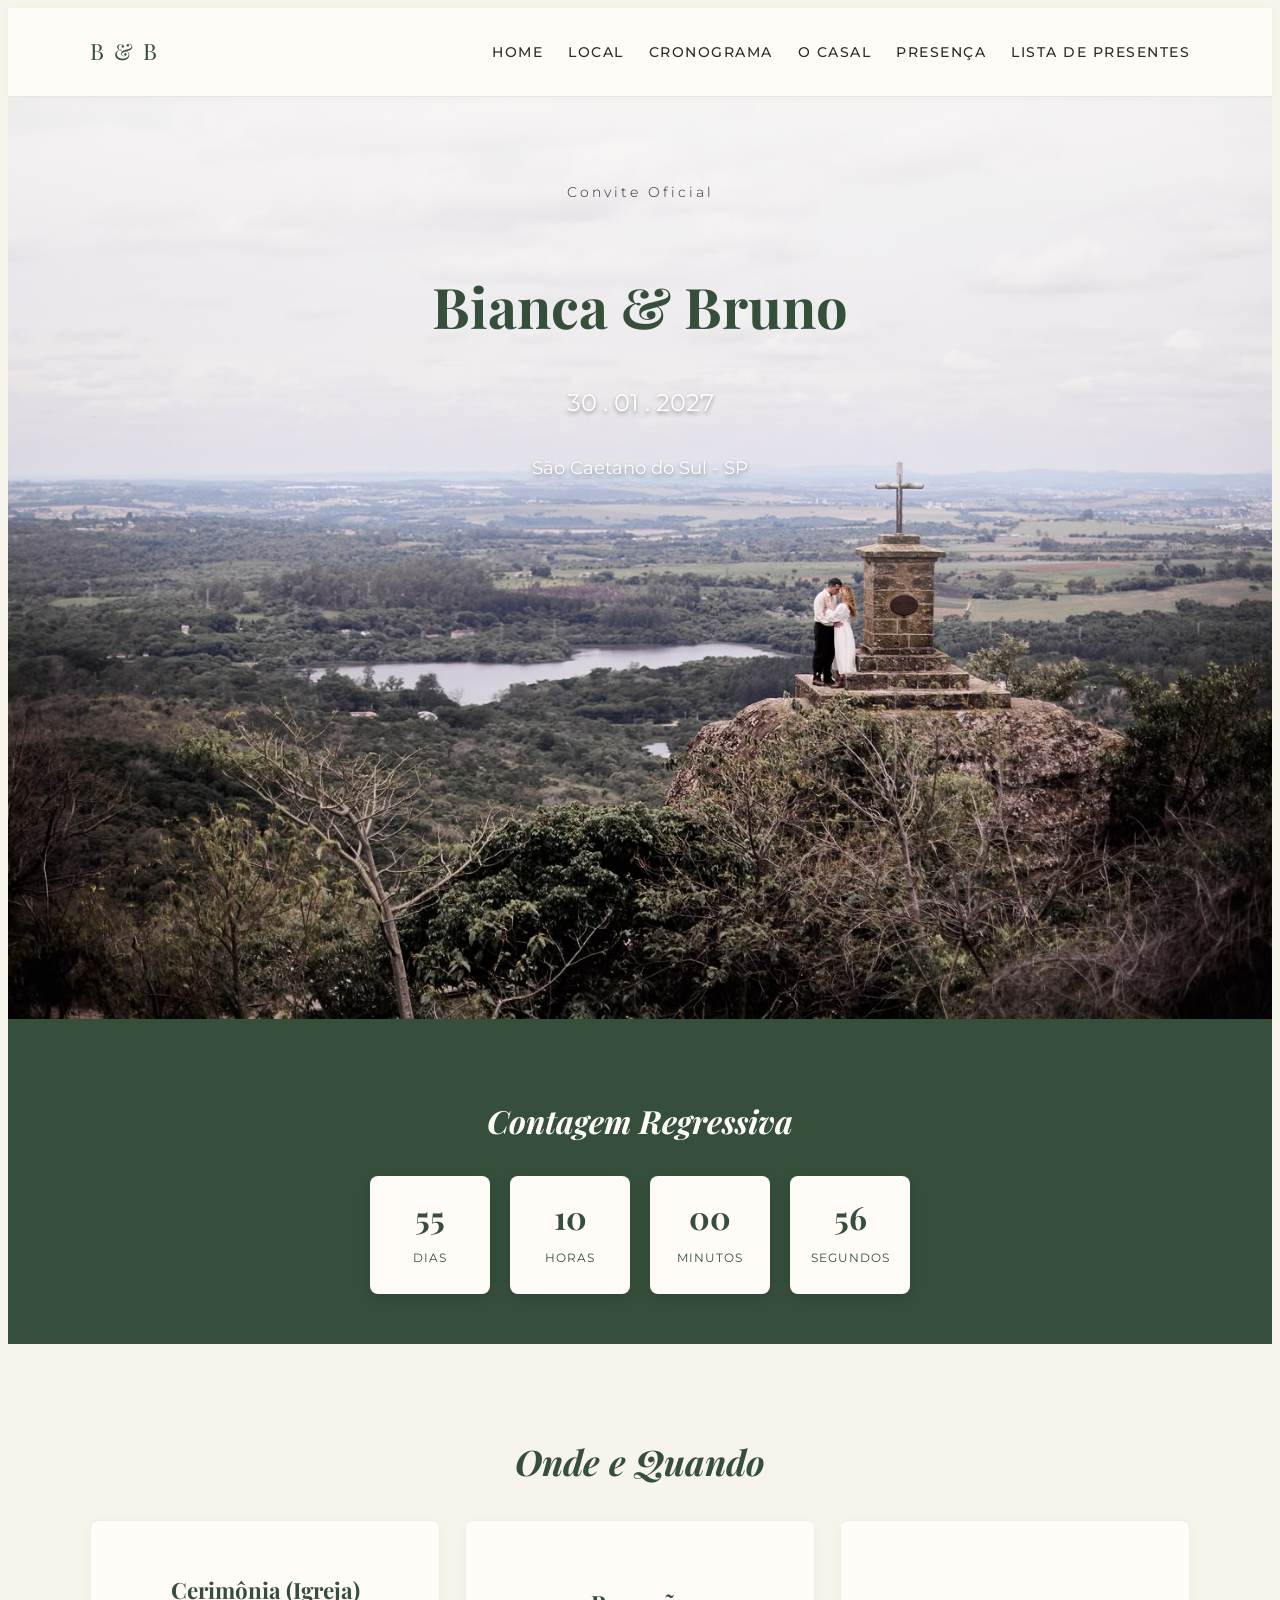
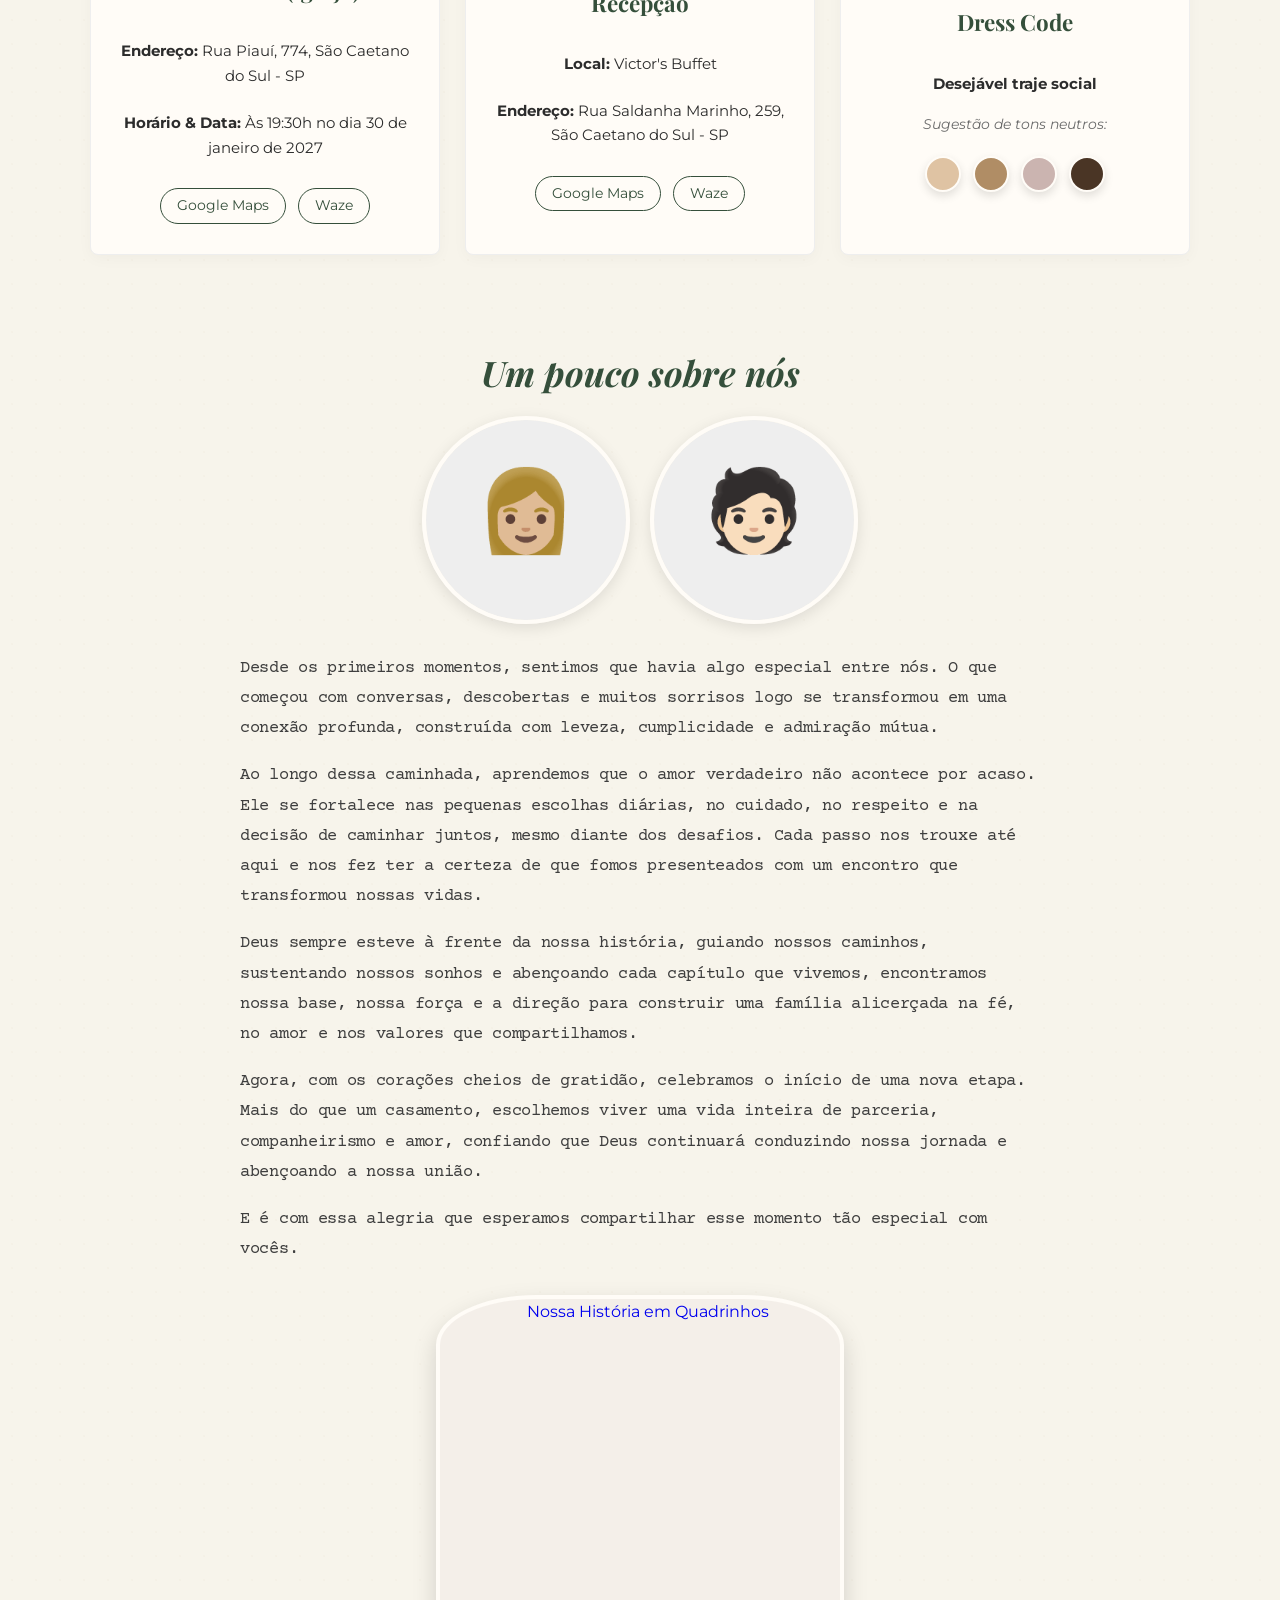
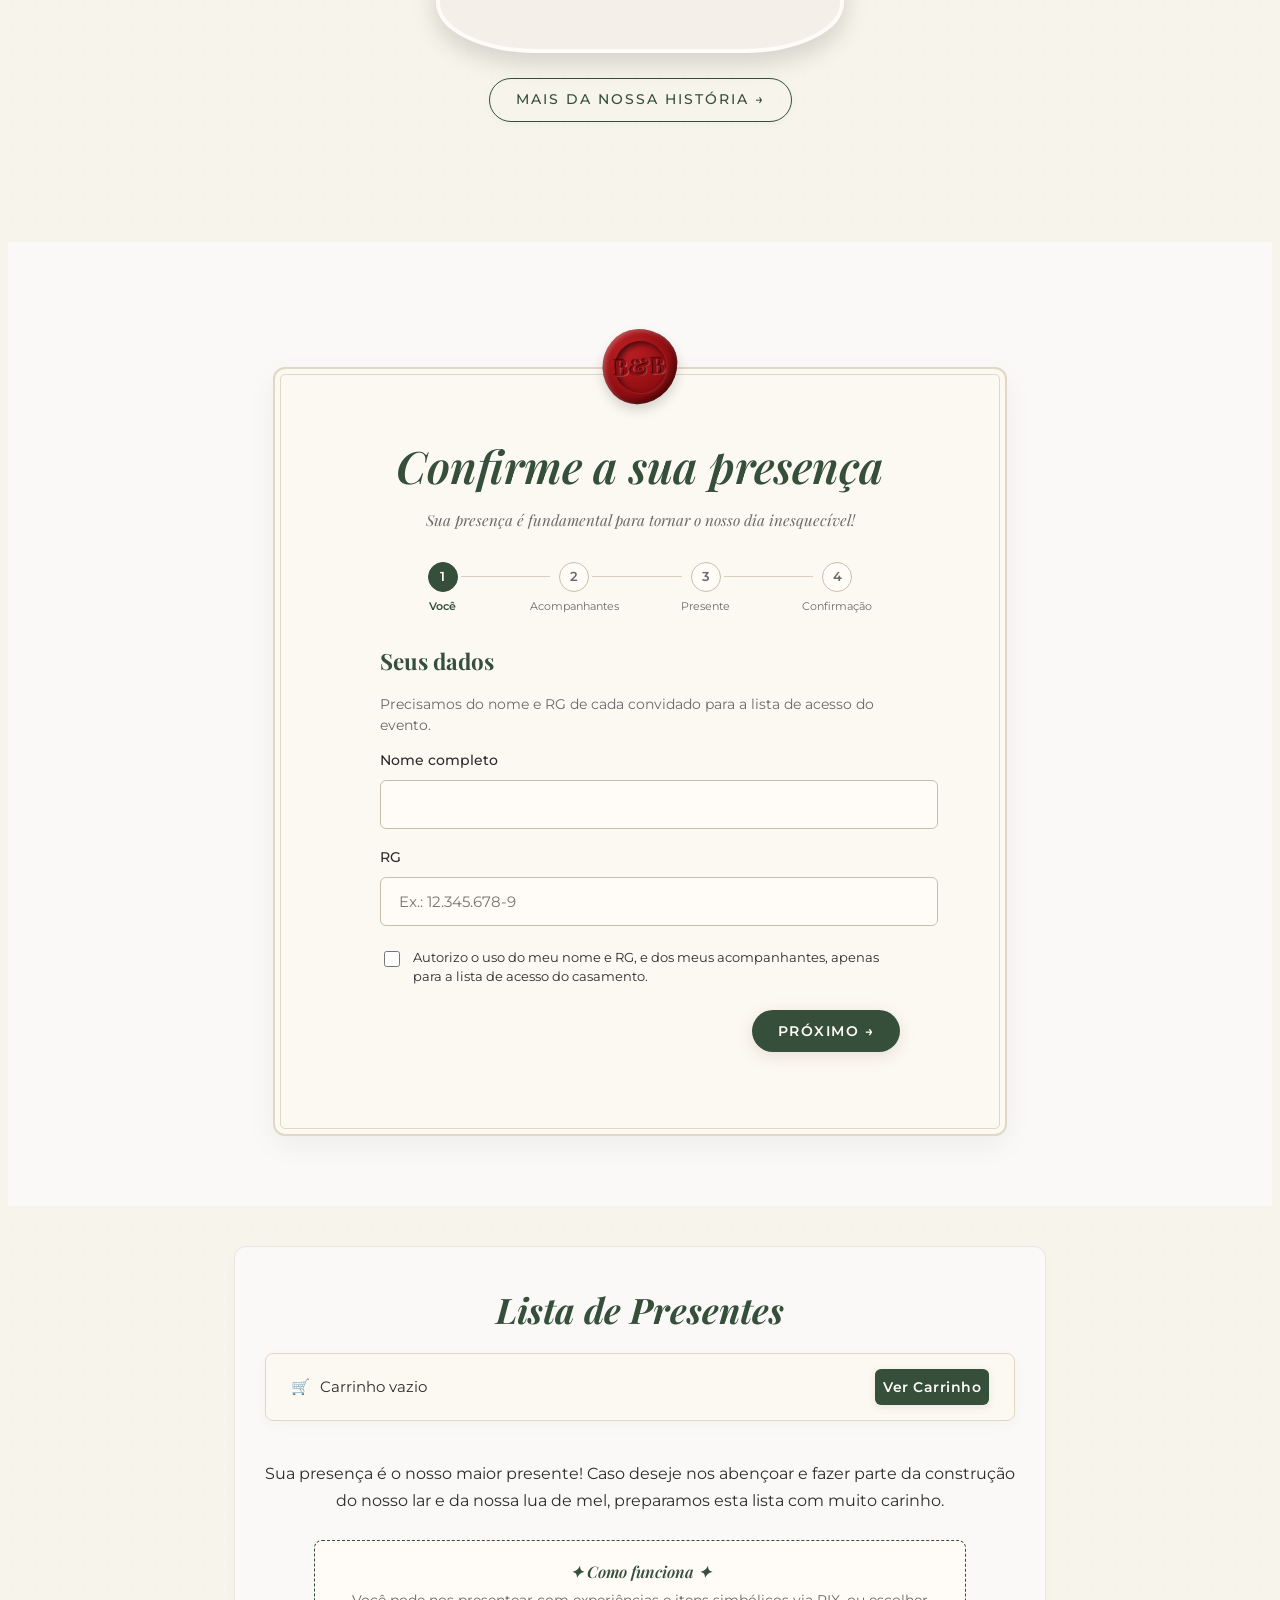
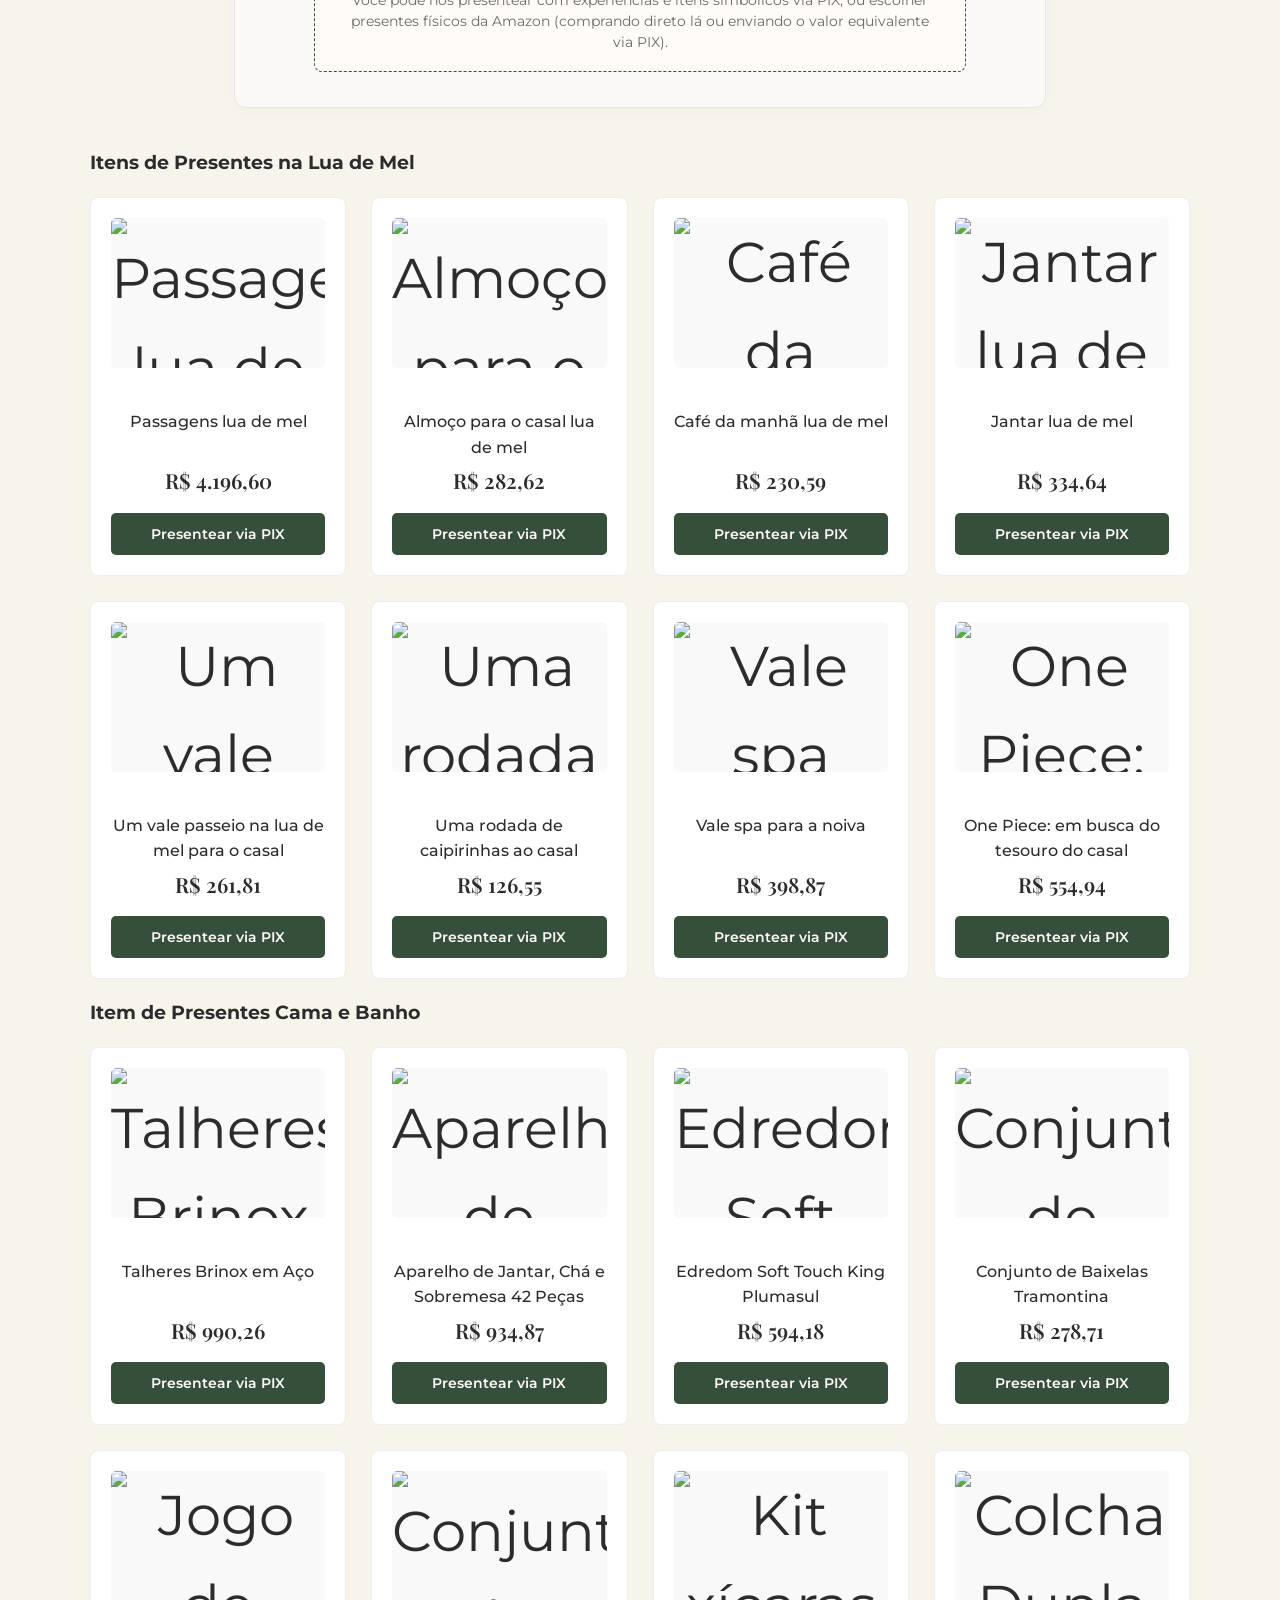
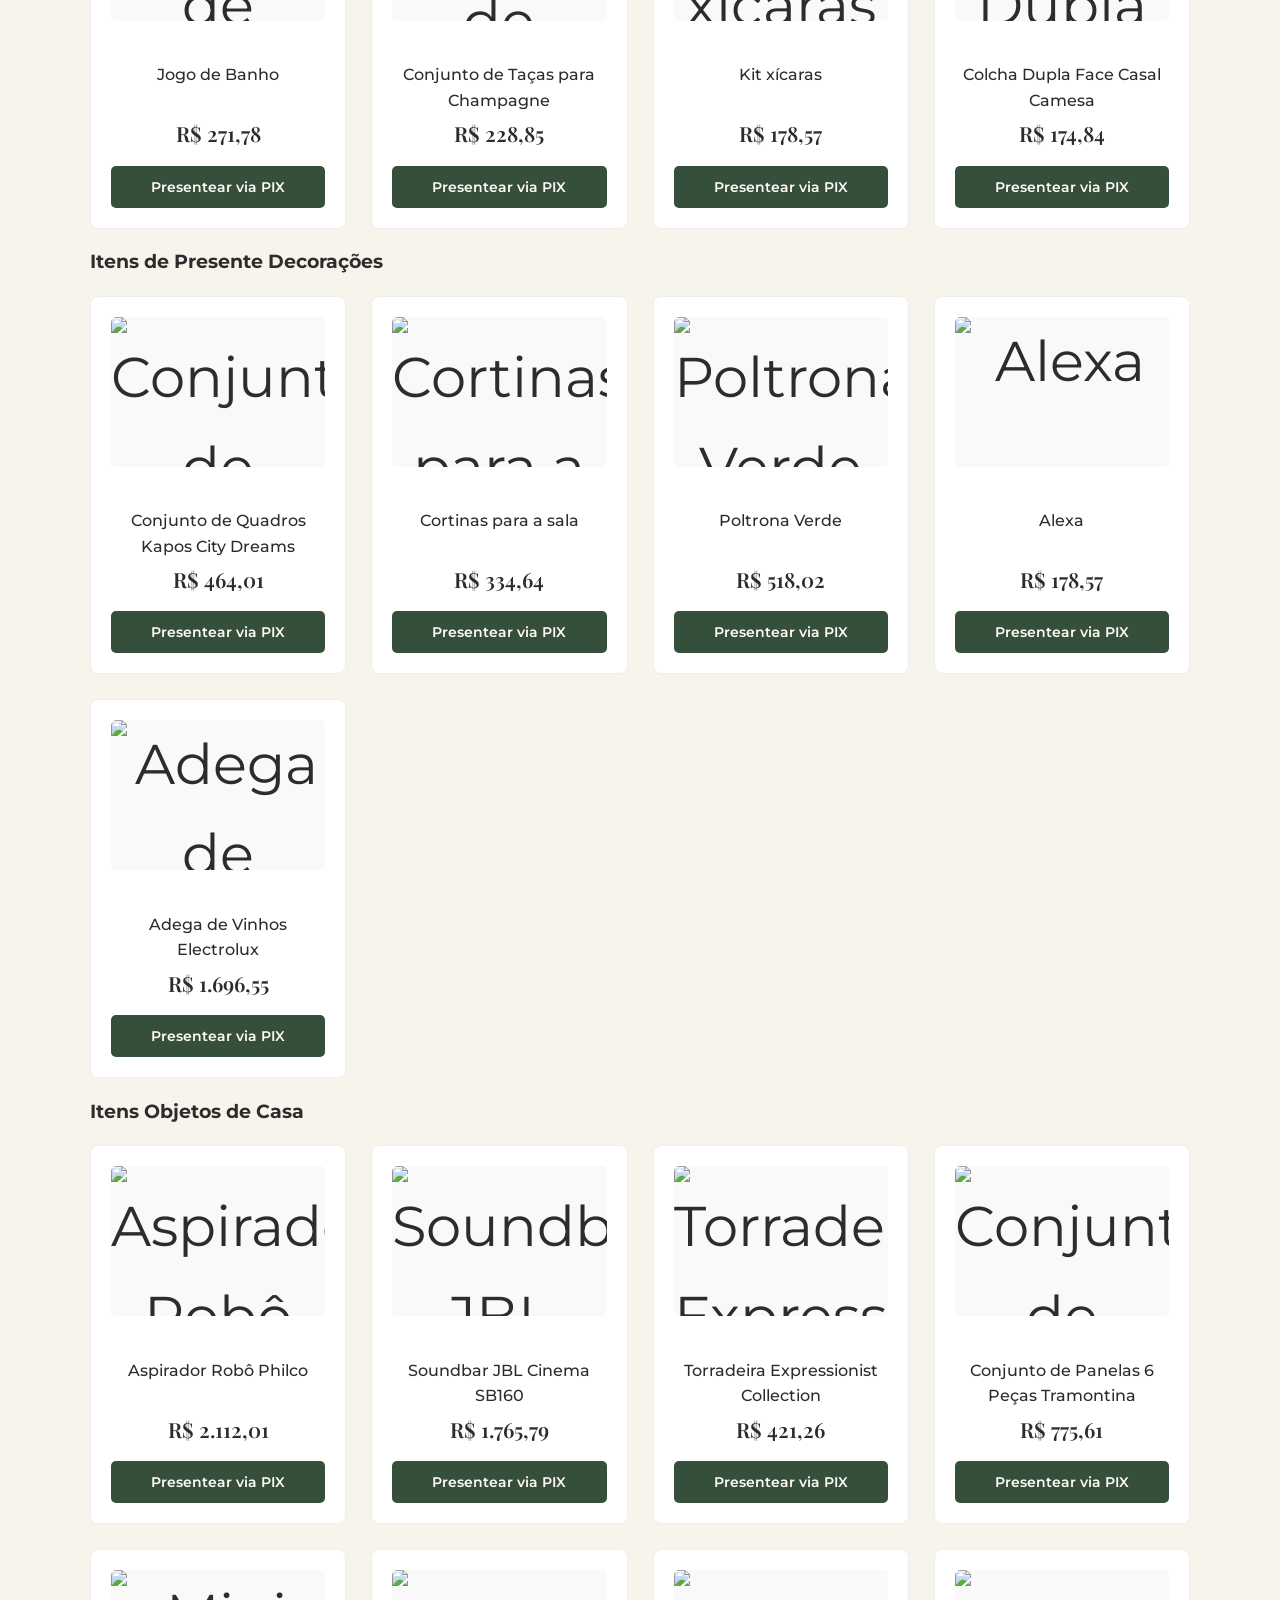
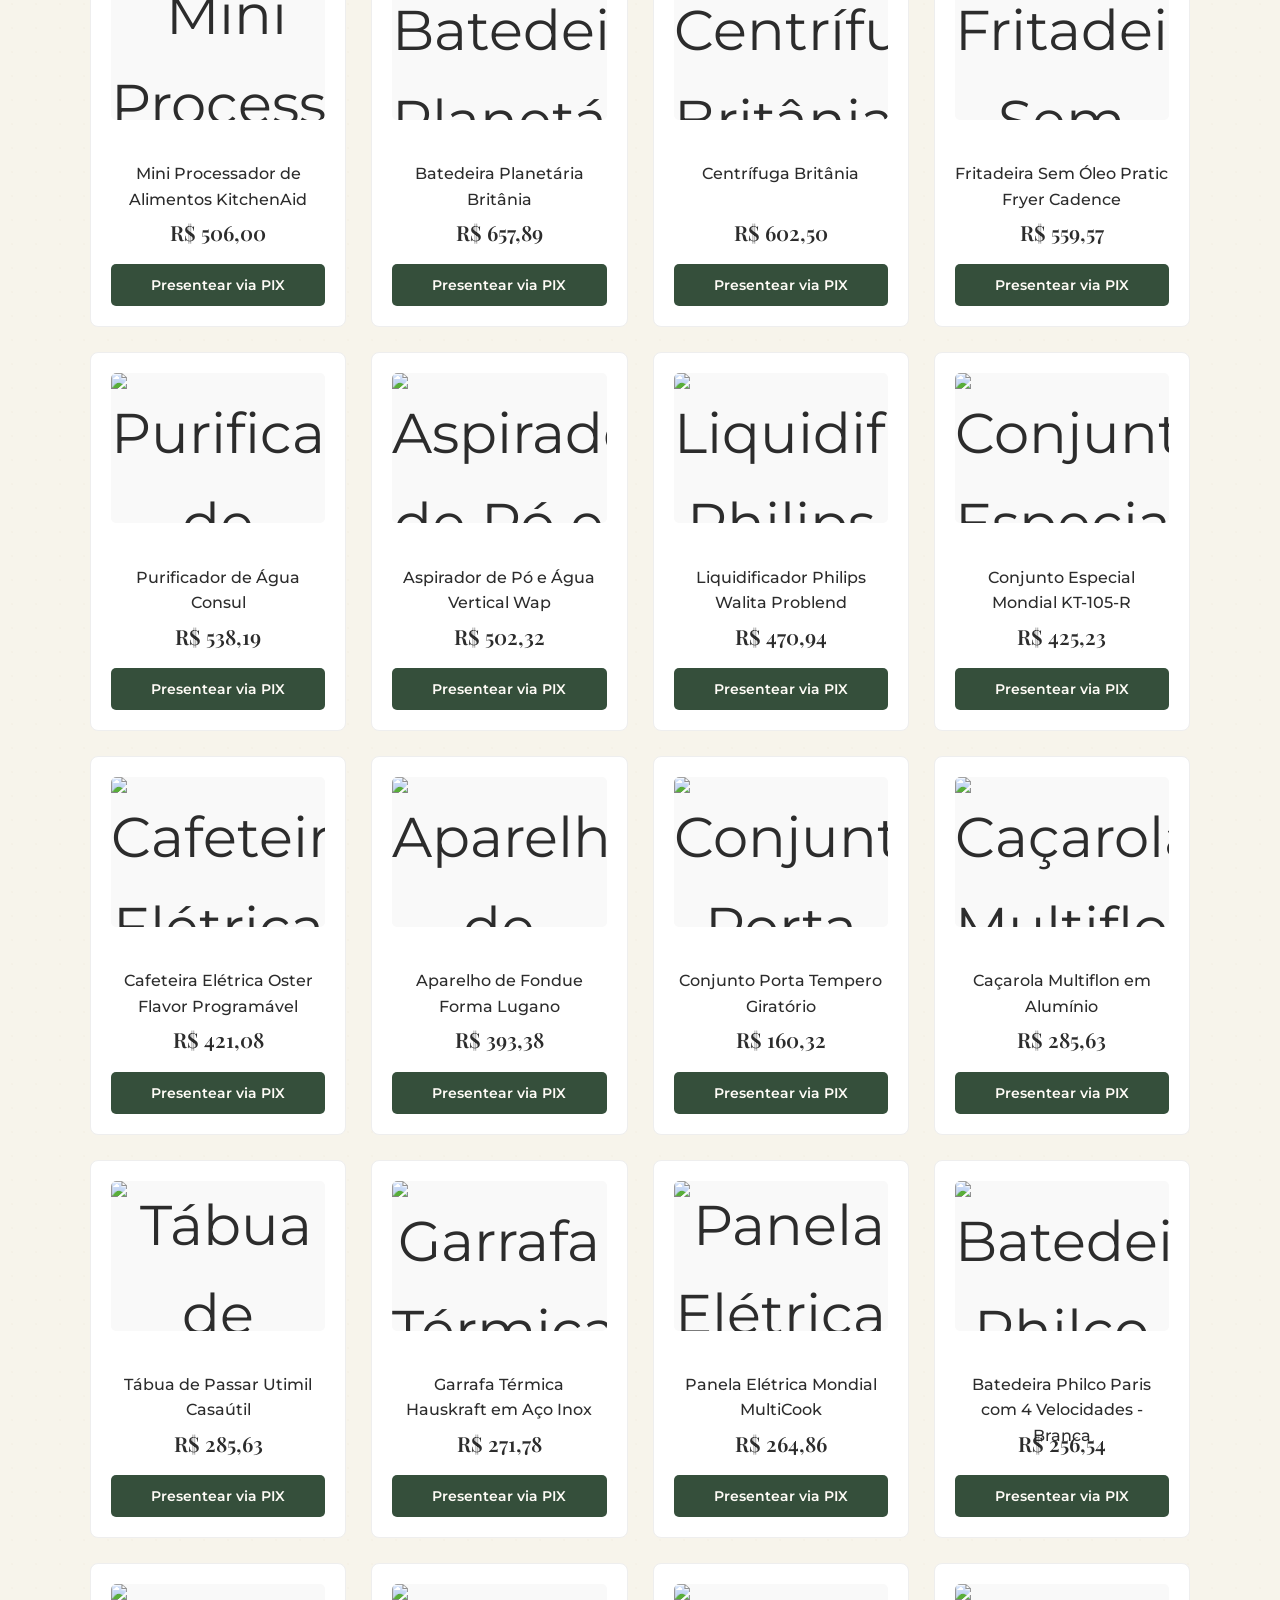
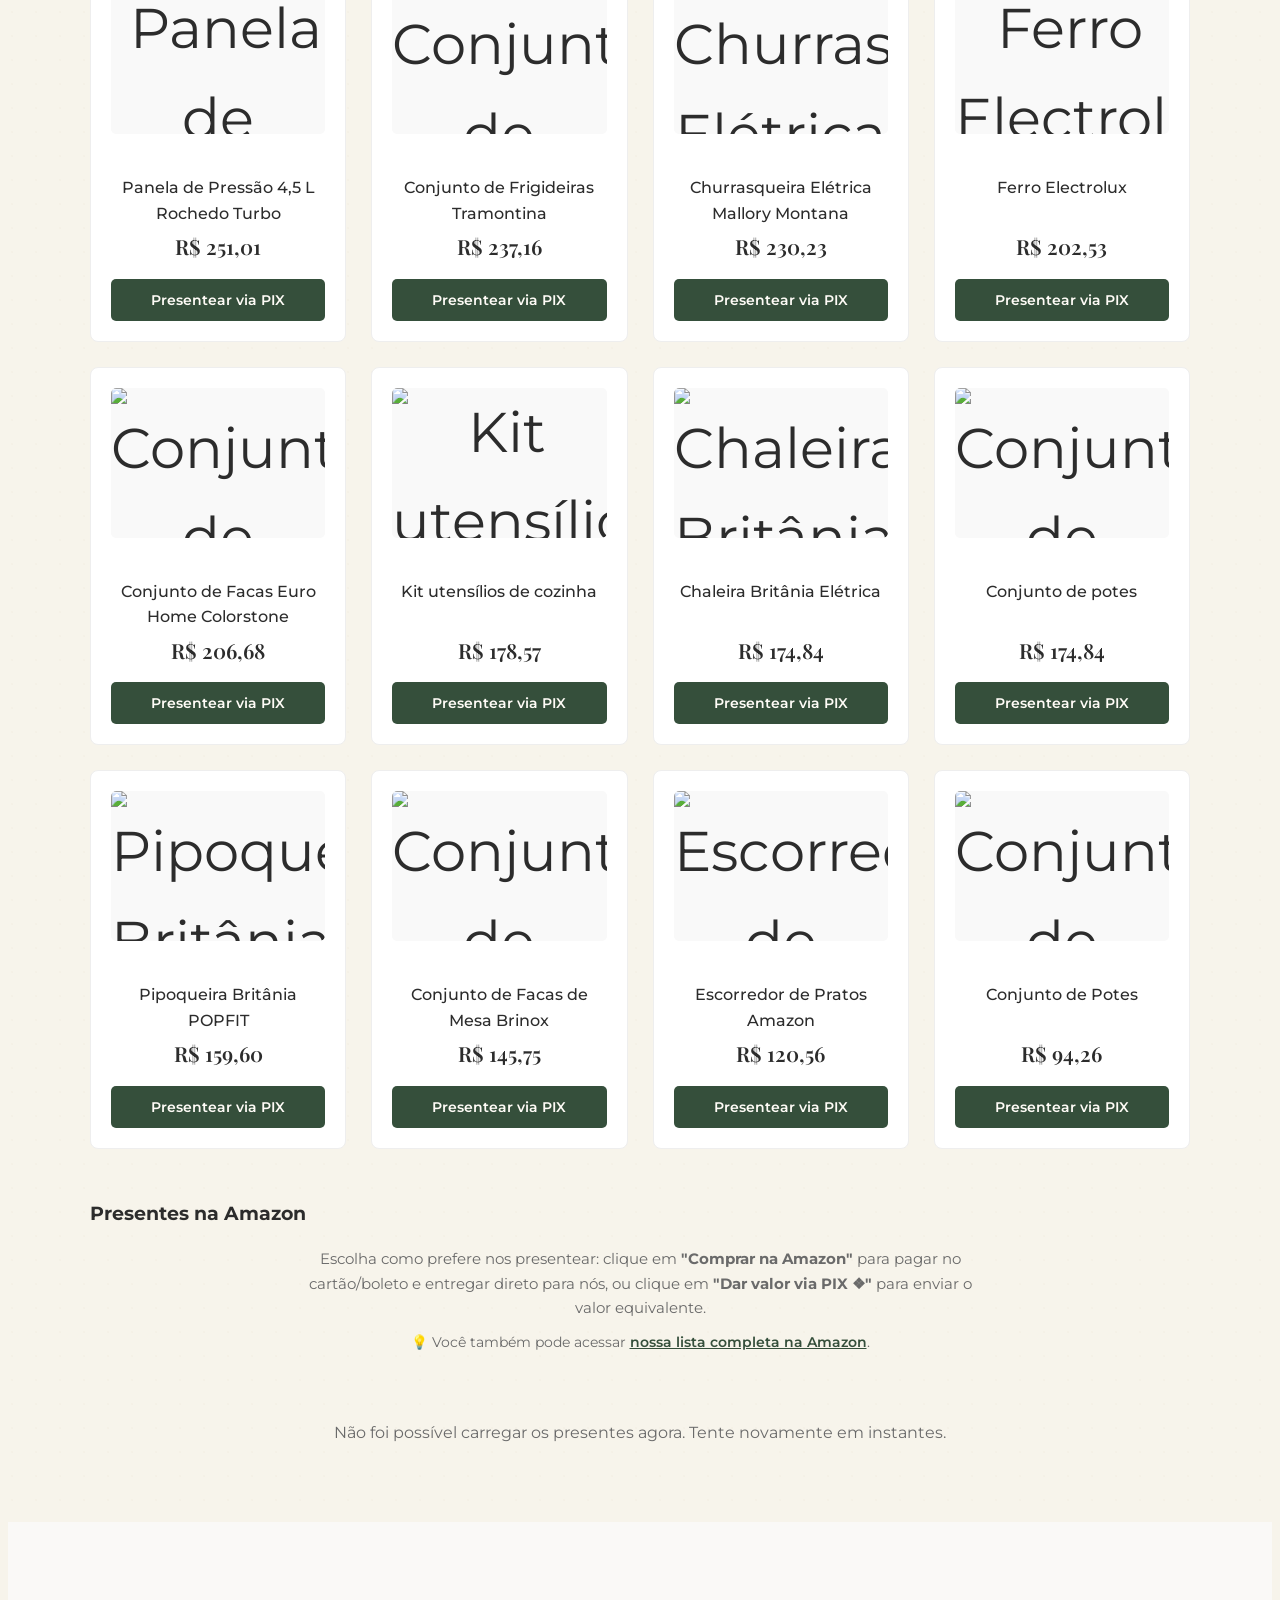
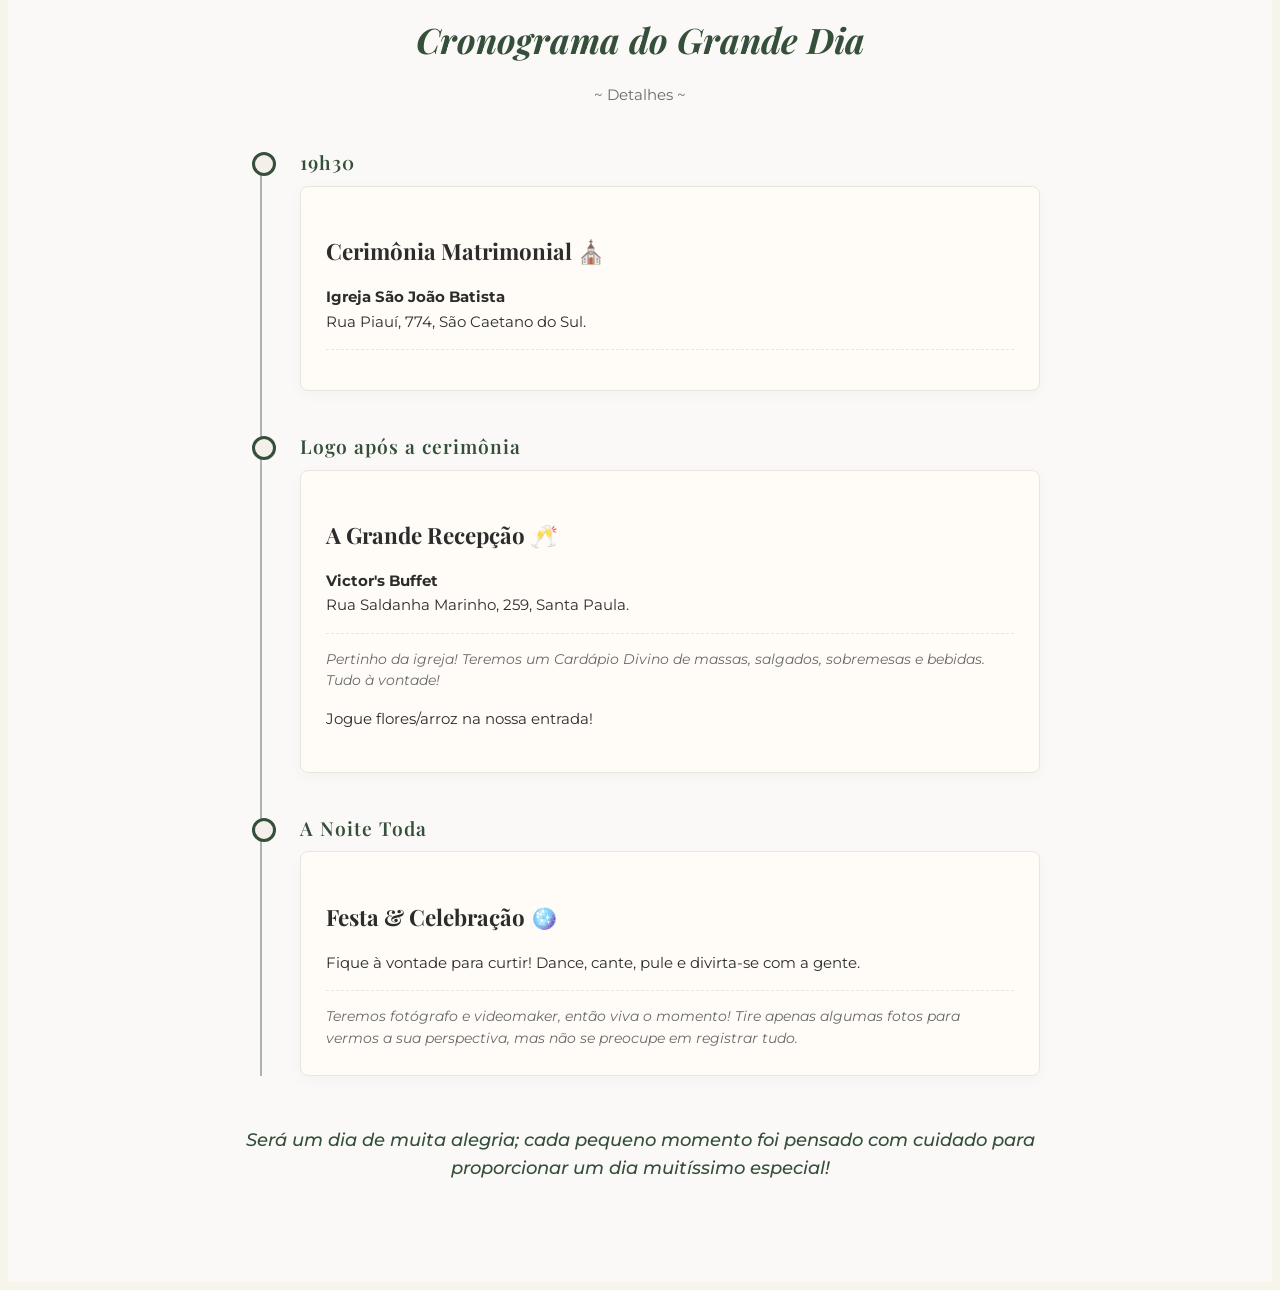
==== commit d7f43f11: "add alts" ====
--- a/index.html
+++ b/index.html
@@ -4,6 +4,7 @@
     <meta charset="UTF-8">
     <meta name="viewport" content="width=device-width, initial-scale=1.0, maximum-scale=1.0, user-scalable=no">
     <title>Casamento | Bianca & Bruno</title>
+    <link rel="icon" href="data:image/svg+xml,<svg xmlns='http://www.w3.org/2000/svg' viewBox='0 0 100 100'><text y='.9em' font-size='90'>💍</text></svg>">
     <link href="https://fonts.googleapis.com/css2?family=Playfair+Display:ital,wght@0,400;0,600;1,400&family=Montserrat:wght@300;400;500;600&display=swap" rel="stylesheet">
     <link rel="stylesheet" href="css/style.css">
     <link href="https://fonts.googleapis.com/css2?family=Courier+Prime:ital,wght@0,400;0,700;1,400&display=swap" rel="stylesheet">
@@ -32,13 +33,13 @@
         </nav>
     </header>
 
-    <section id="home" class="hero">
-        <h3 class="save-date-marquee">SAVE THE DATE</h3>
-        
-        <h1>Bianca & Bruno</h1>
-        <p>30 . 01 . 2027</p>
-        <p style="margin-top: 5px; font-size: 0.9rem;">São Caetano do Sul - SP</p>
-    </section>
+<section id="home" class="hero">
+    <h3 class="Convite Oficial">Convite Oficial</h3>
+    
+<h1>Bianca & Bruno</h1>
+<p class="wedding-date" style="font-size: 1.5rem; color: #ffffff; text-shadow: 0 0 10px rgba(255, 255, 255, 0.85), 0 2px 4px rgba(0, 0, 0, 0.5);">30 . 01 . 2027</p>
+<p style="margin-top: 8px; font-size: 1.1rem; color: #ffffff; text-shadow: 0 0 8px rgba(255, 255, 255, 0.75), 0 2px 4px rgba(0, 0, 0, 0.5);">São Caetano do Sul - SP</p>
+</section>
 
     <section class="countdown-section">
         <h2>Contagem Regressiva</h2>
@@ -115,8 +116,6 @@
         
 </section>
 
-    <script src="js/script.js"></script>
-
     <section id="presenca" class="rsvp-section">
         <div class="rsvp-envelope-card">
             
@@ -152,7 +151,7 @@
 
         <div class="gifts-badge-info">
             <span class="badge-title">✦ Como funciona ✦</span>
-            <p>Os presentes são simbólicos. Ao escolher um item, a contribuição é convertida diretamente via PIX para os noivos de forma simples e segura.</p>
+            <p>Você pode nos presentear com experiências e itens simbólicos via PIX, ou escolher presentes físicos da Amazon (comprando direto lá ou enviando o valor equivalente via PIX).</p>
         </div>
     </div>
 
@@ -161,12 +160,11 @@
     <div class="category-group amazon-gifts">
         <h3 class="category-title">Presentes na Amazon</h3>
         <p class="amazon-intro">
-            Prefere dar um presente físico? Escolha um item abaixo e compre direto na Amazon.
-            Depois, clique em <strong>"Já comprei 💝"</strong> para o item sair da lista e ninguém comprar repetido.
+            Escolha como prefere nos presentear: clique em <strong>"Comprar na Amazon"</strong> para pagar no cartão/boleto e entregar direto para nós, ou clique em <strong>"Dar valor via PIX ❖"</strong> para enviar o valor equivalente.
         </p>
         <p class="amazon-intro amazon-dica">
-            💡 Para a entrega ir direto para o nosso endereço, você também pode comprar pela
-            <a id="amazon-lista-link" href="#" target="_blank" rel="noopener noreferrer">nossa lista na Amazon</a>.
+            💡 Você também pode acessar
+            <a id="amazon-lista-link" href="#" target="_blank" rel="noopener noreferrer">nossa lista completa na Amazon</a>.
         </p>
         <div id="amazon-gifts-container" class="gifts-grid">
             <p class="amazon-msg">Carregando presentes...</p>
@@ -187,18 +185,23 @@
             </div>
             
             <button class="btn-checkout" id="btn-checkout" onclick="checkoutPix()" style="display:none;">
-                Copiar PIX para Pagamento
-            </button>
-
-            <button class="btn-whatsapp-comprovante" id="btn-whatsapp" onclick="enviarComprovanteWhatsApp()" style="display:none;">
-                Ou pague em crédito acessando nossa lista de casamento da Amazon!
+                Pagar com PIX (Ver Chave)
             </button>
 
             <div class="pix-box" id="pix-instructions" style="display:none;">
                 <button onclick="voltarParaCarrinho()" class="btn-voltar-pix">← Voltar</button>
-                <p><strong>Quase lá!</strong> Transfira o valor exato para a chave PIX abaixo:</p>
-                <div class="pix-key">44533749844</div>
-                <p style="font-size: 0.85rem; color: #666; margin-top:10px;">Após o pagamento, o presente já é de vocês! Muito obrigado! ❤️</p>
+                <p><strong>Quase lá!</strong> Copie a chave PIX abaixo e transfira o valor exato:</p>
+                <div class="pix-key" id="pix-key-value">44533749844</div>
+                <p id="pix-copiado-aviso" style="font-size: 0.85rem; color: var(--primary-color); font-weight: 600; margin-top: 6px; display: none;">
+                    ✓ Chave PIX copiada para a área de transferência!
+                </p>
+                <p style="font-size: 0.85rem; color: #666; margin-top:10px;">
+                    Após concluir o PIX no seu banco, informe seu nome abaixo para darmos baixa no presente:
+                </p>
+                <input type="text" id="pix-nome-convidado" class="reserva-input" placeholder="Seu nome" maxlength="80" style="margin-top: 10px;">
+                <button onclick="confirmarPagamentoPix()" id="btn-confirmar-pix" class="btn-checkout" style="margin-top: 10px;">
+                    Já fiz o PIX 💝
+                </button>
             </div>
         </div>
     </div>
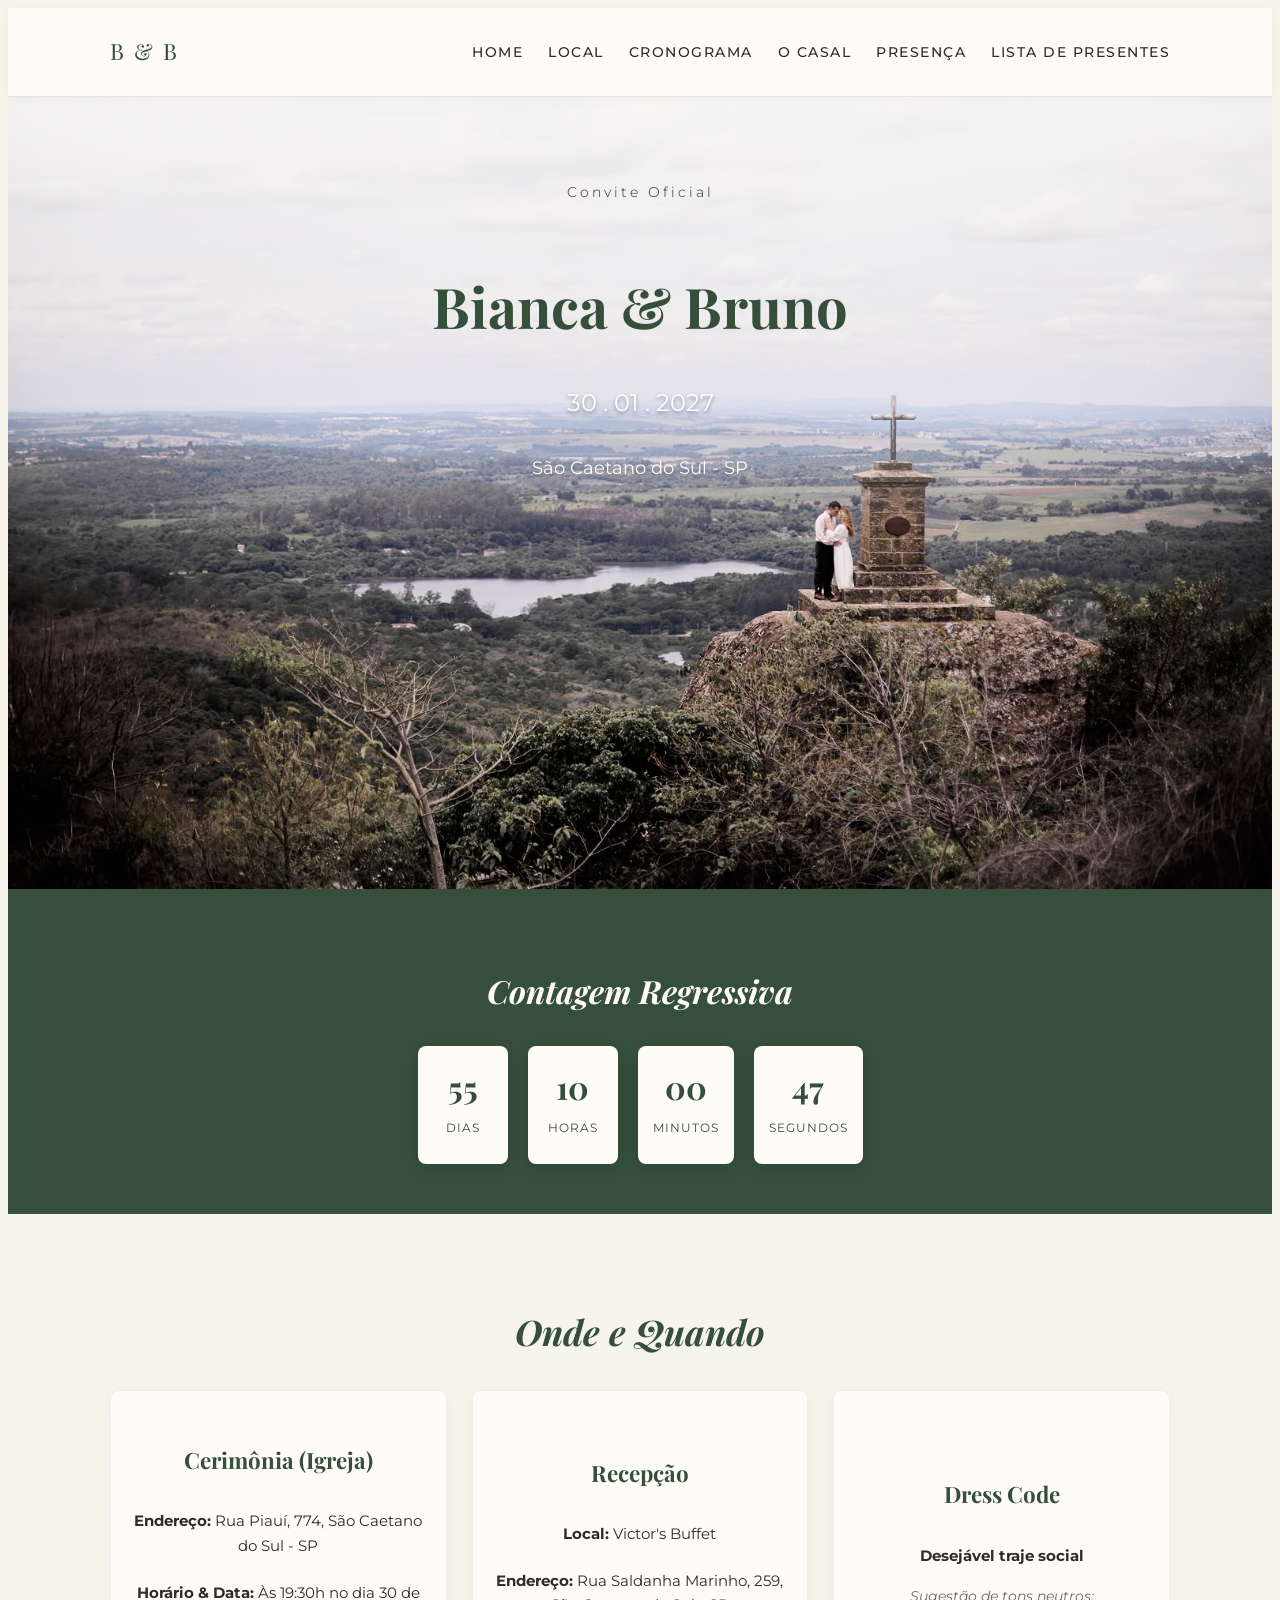
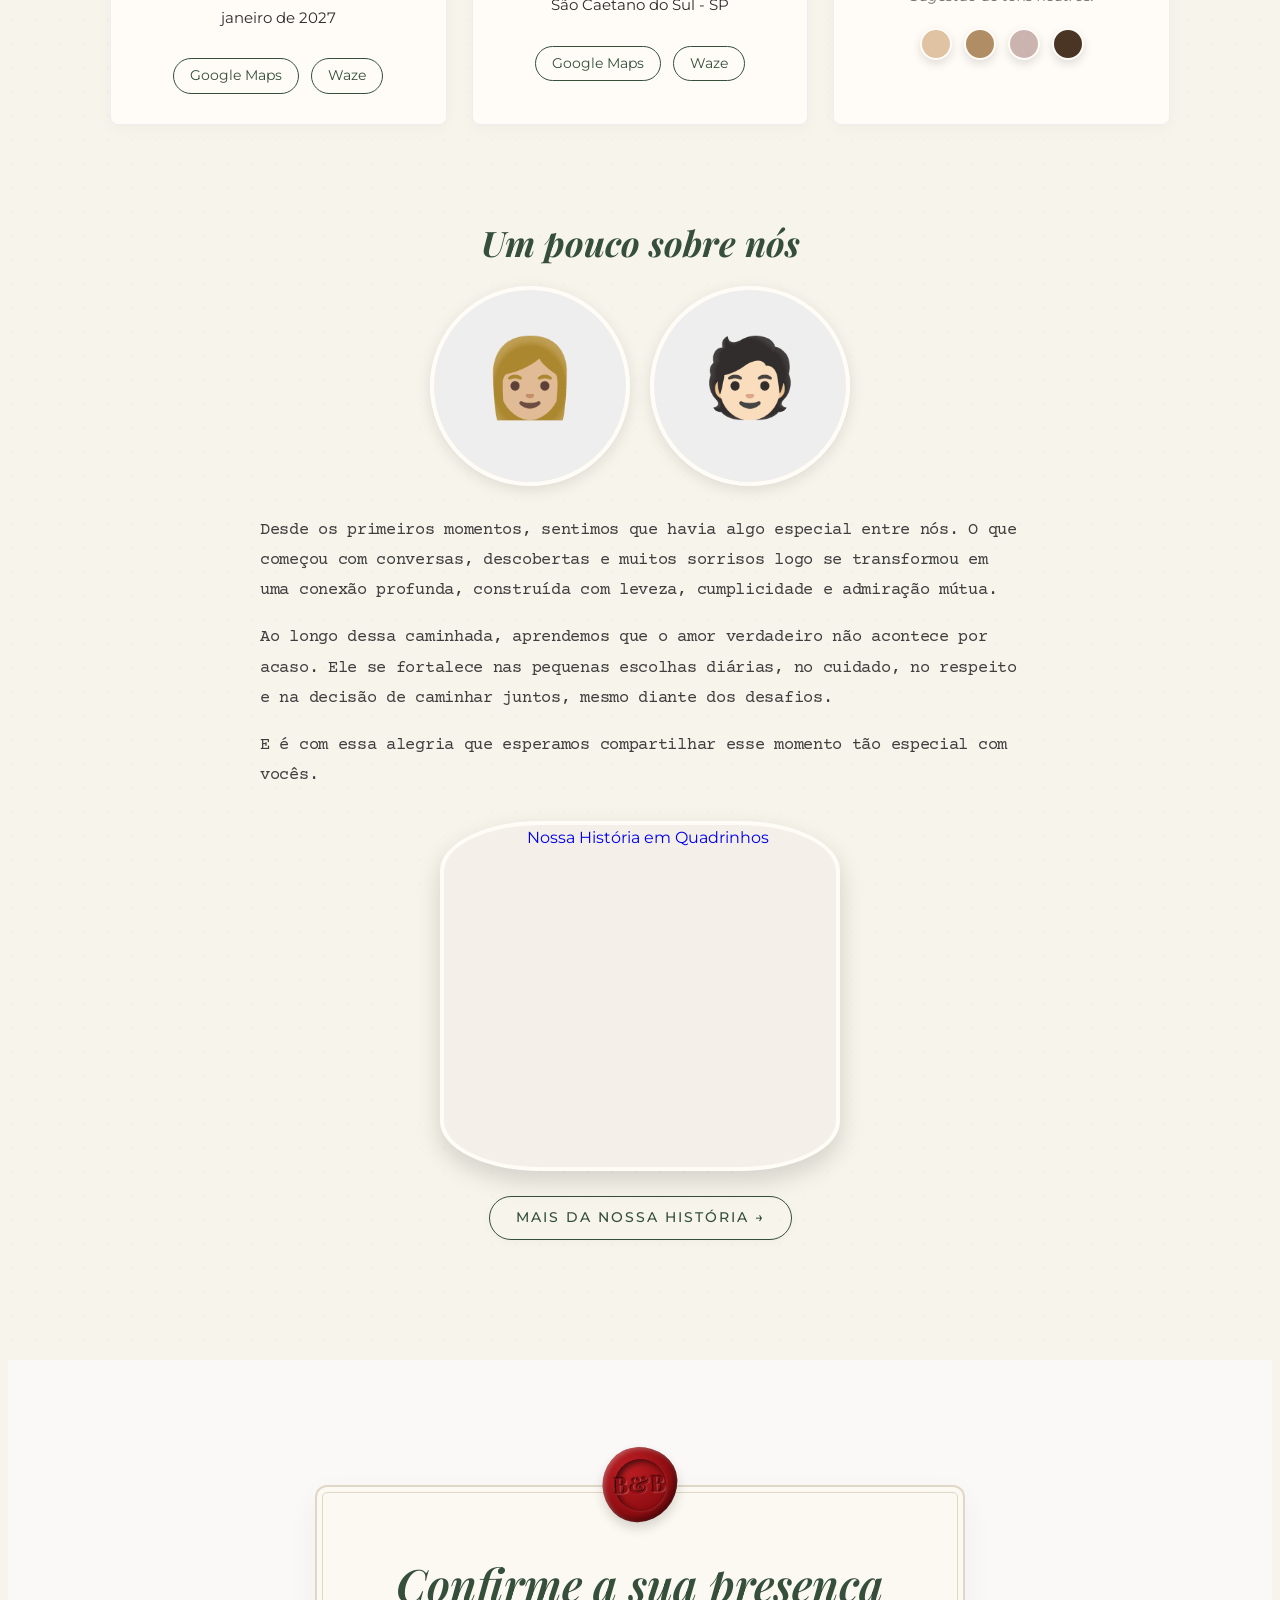
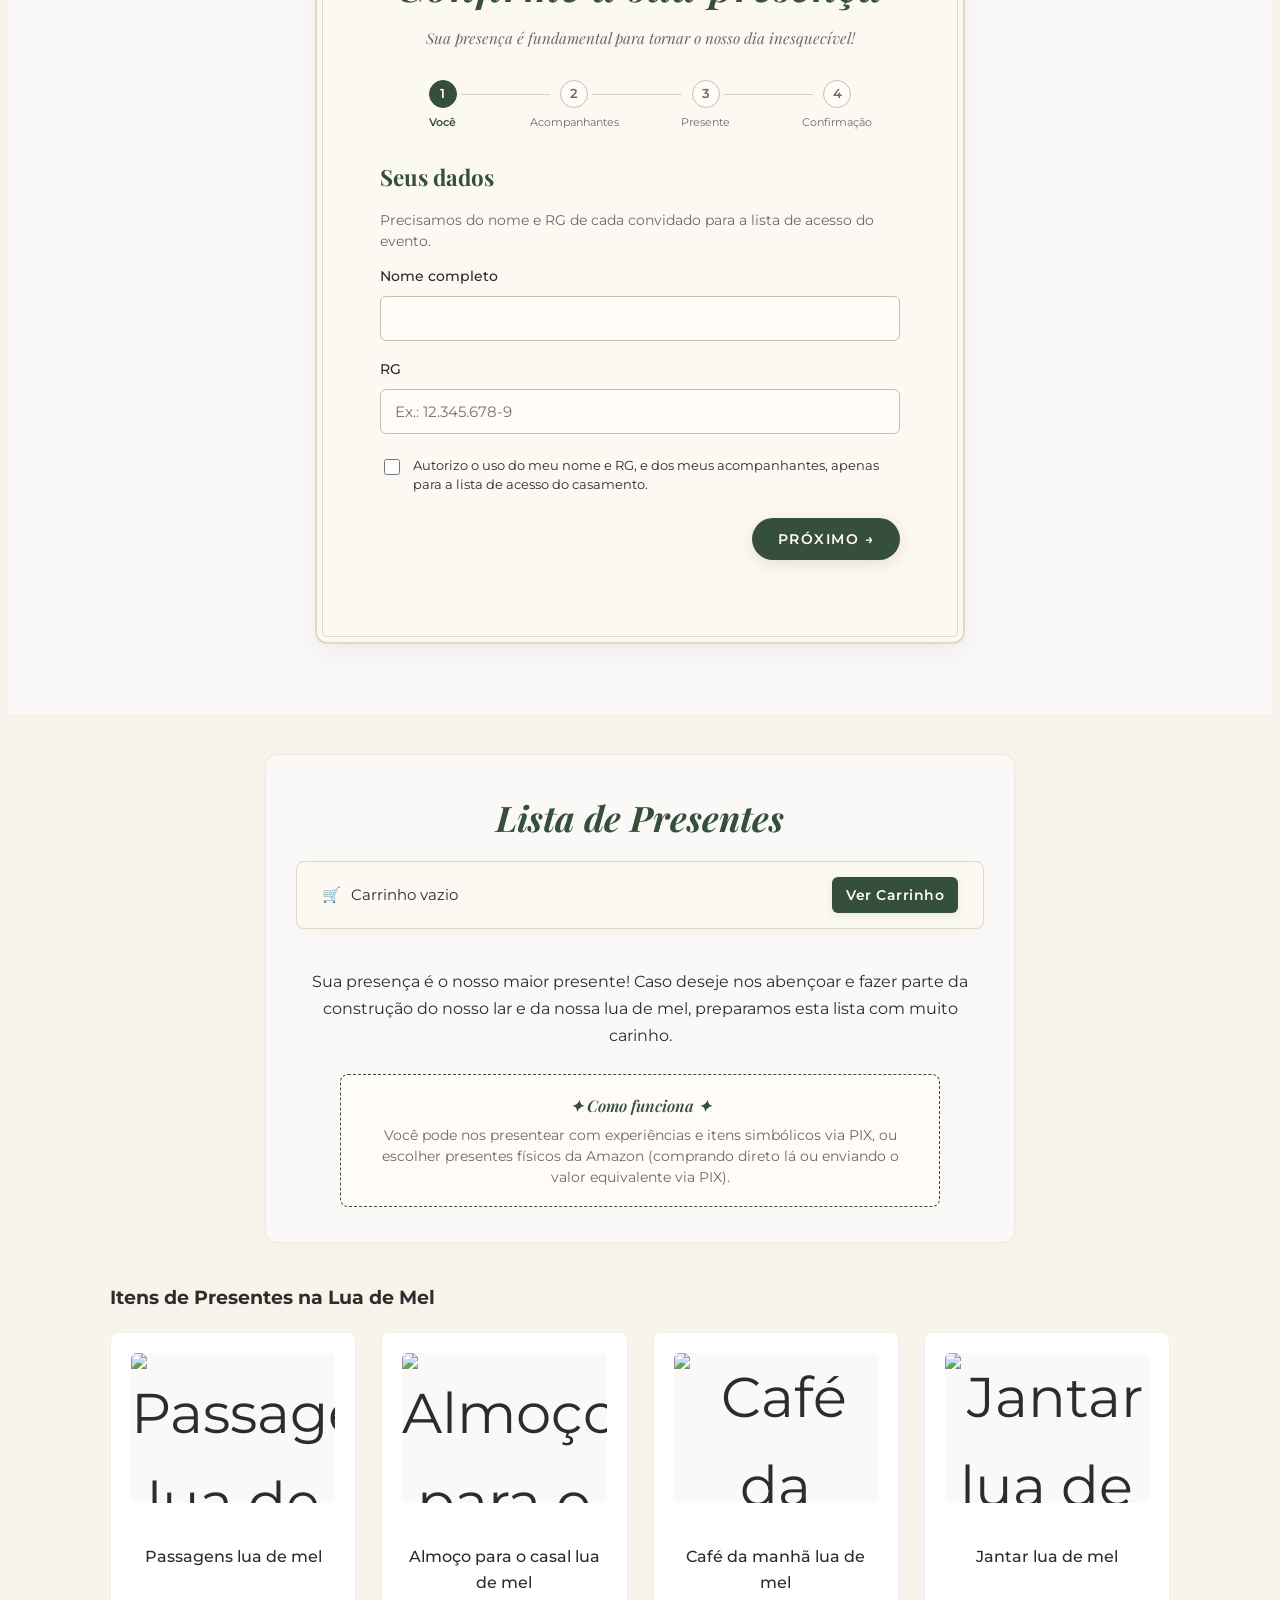
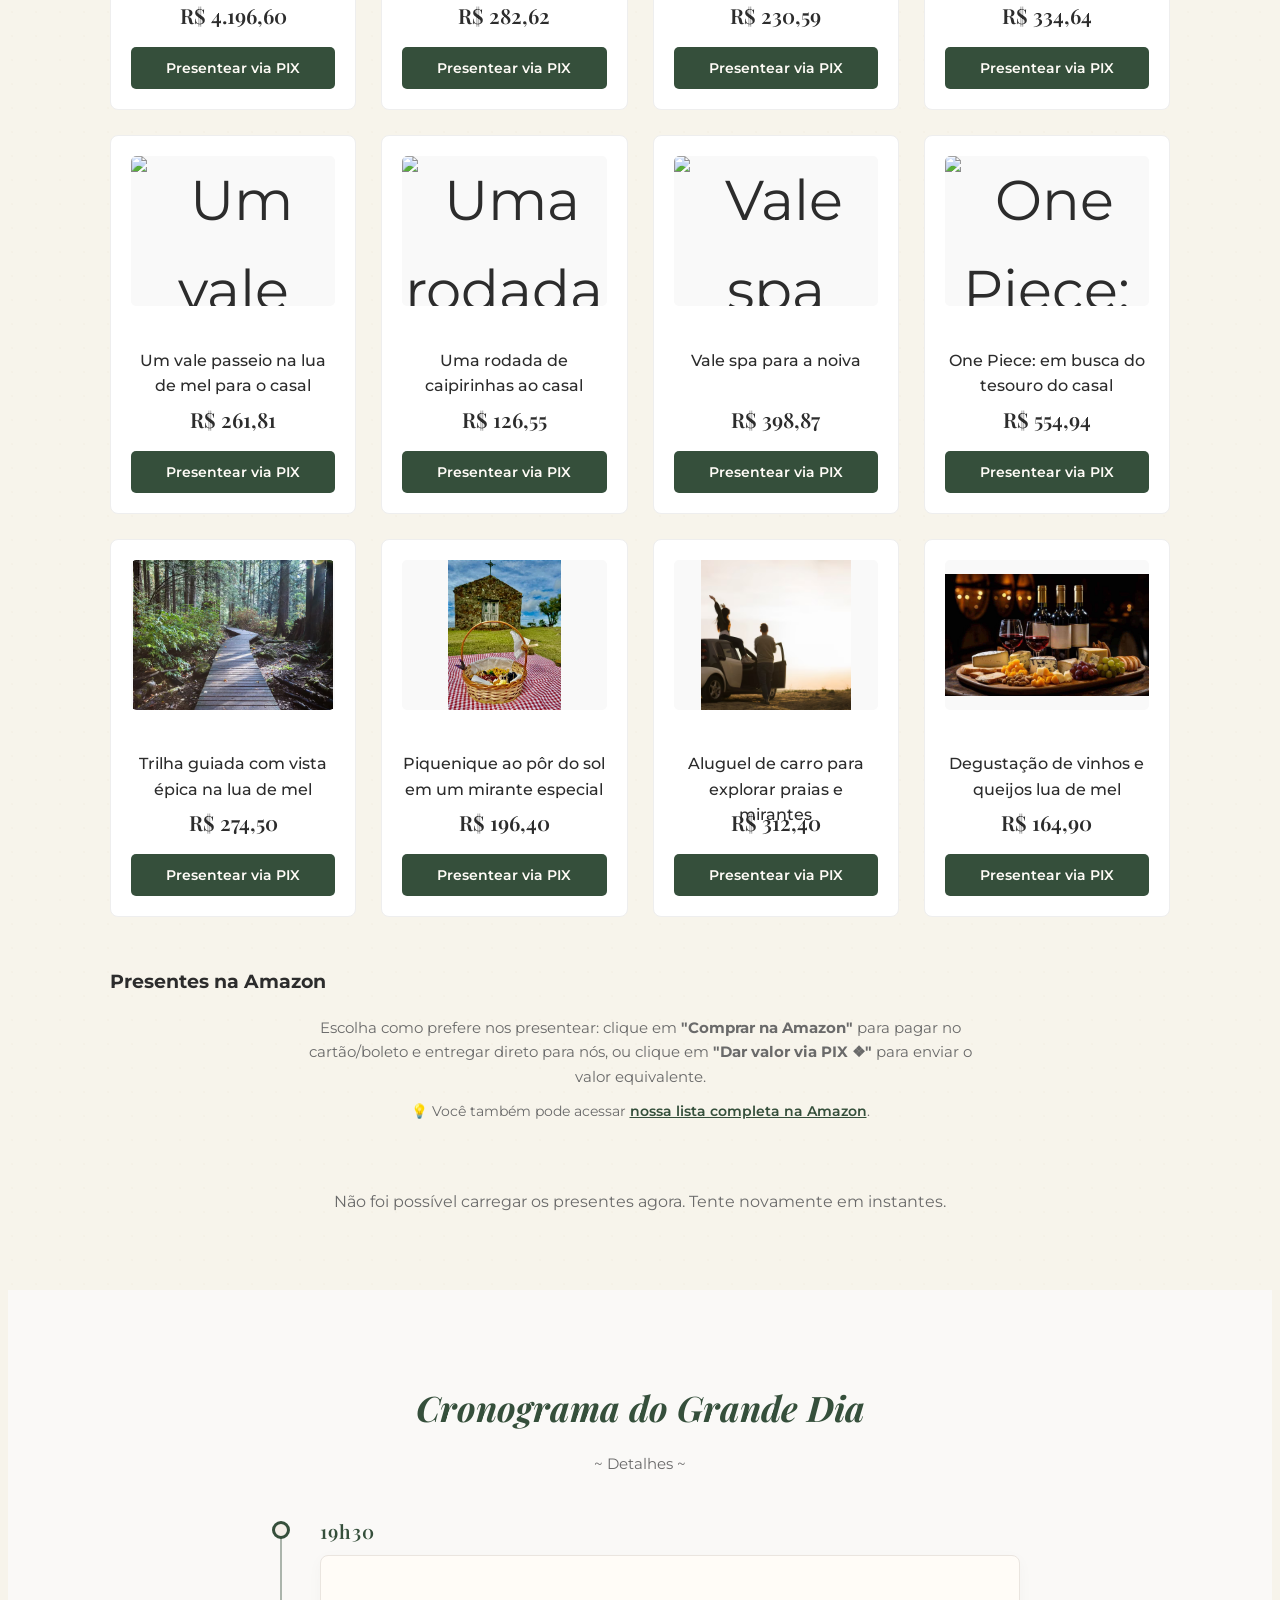
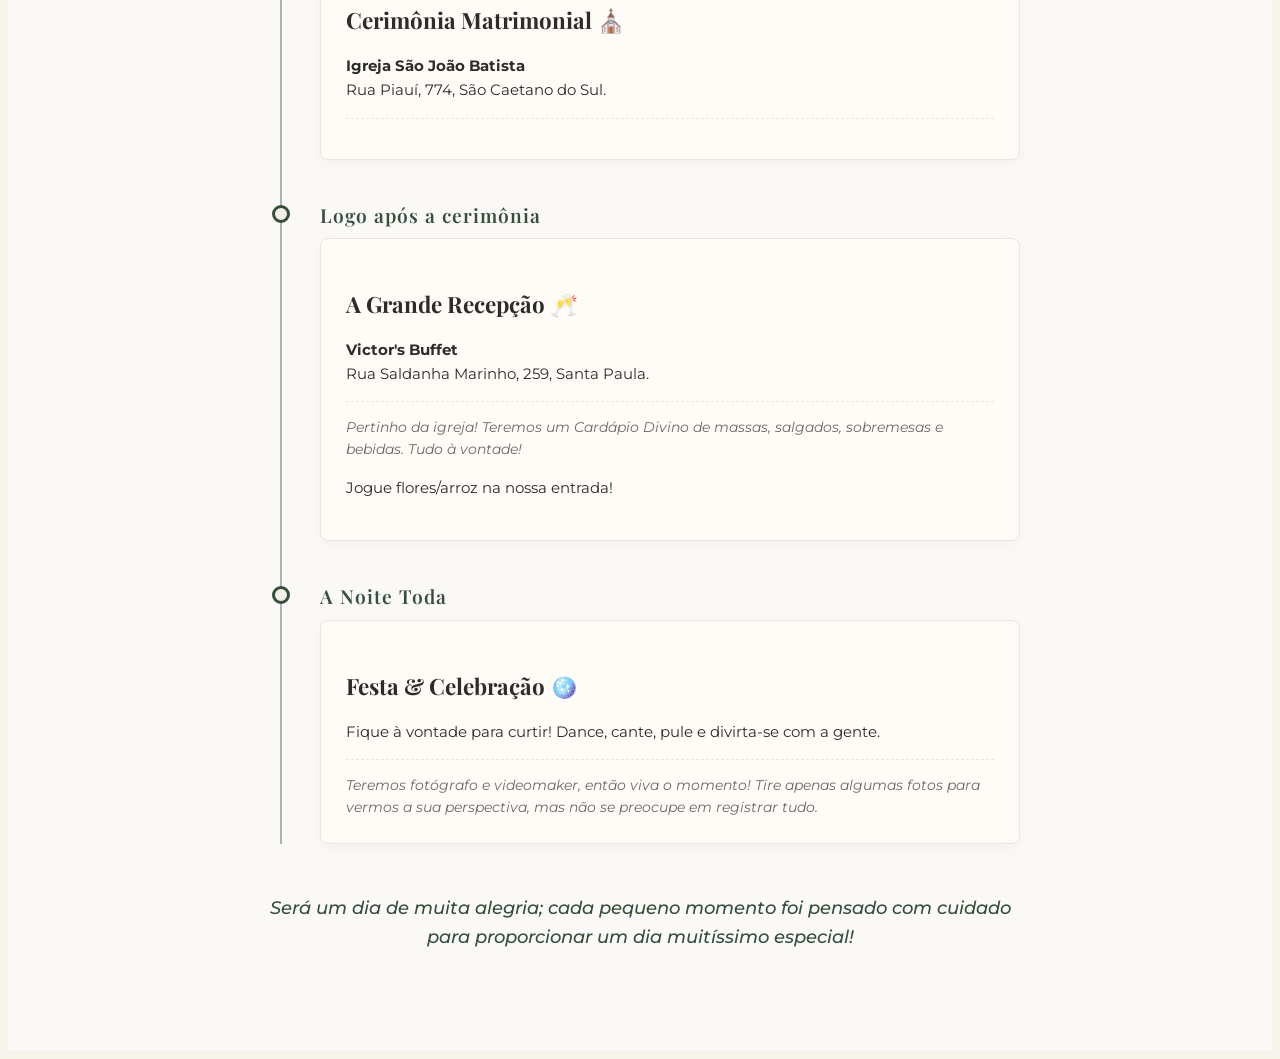
==== commit d9c8ba49: "historia" ====
--- a/index.html
+++ b/index.html
@@ -98,9 +98,7 @@
         </div>
         <div style="text-align: left; max-width: 800px; margin: 0 auto; line-height: 1.8;">
             <p style="margin-bottom: 15px;">Desde os primeiros momentos, sentimos que havia algo especial entre nós. O que começou com conversas, descobertas e muitos sorrisos logo se transformou em uma conexão profunda, construída com leveza, cumplicidade e admiração mútua.</p>
-            <p style="margin-bottom: 15px;">Ao longo dessa caminhada, aprendemos que o amor verdadeiro não acontece por acaso. Ele se fortalece nas pequenas escolhas diárias, no cuidado, no respeito e na decisão de caminhar juntos, mesmo diante dos desafios. Cada passo nos trouxe até aqui e nos fez ter a certeza de que fomos presenteados com um encontro que transformou nossas vidas.</p>
-            <p style="margin-bottom: 15px;">Deus sempre esteve à frente da nossa história, guiando nossos caminhos, sustentando nossos sonhos e abençoando cada capítulo que vivemos, encontramos nossa base, nossa força e a direção para construir uma família alicerçada na fé, no amor e nos valores que compartilhamos.</p>
-            <p style="margin-bottom: 15px;">Agora, com os corações cheios de gratidão, celebramos o início de uma nova etapa. Mais do que um casamento, escolhemos viver uma vida inteira de parceria, companheirismo e amor, confiando que Deus continuará conduzindo nossa jornada e abençoando a nossa união.</p>
+            <p style="margin-bottom: 15px;">Ao longo dessa caminhada, aprendemos que o amor verdadeiro não acontece por acaso. Ele se fortalece nas pequenas escolhas diárias, no cuidado, no respeito e na decisão de caminhar juntos, mesmo diante dos desafios.</p>
 <p style="margin-bottom: 30px;">E é com essa alegria que esperamos compartilhar esse momento tão especial com vocês.</p>
         </div>
         
--- a/css/style.css
+++ b/css/style.css
@@ -1,3 +1,7 @@
+*, *::before, *::after {
+    box-sizing: border-box;
+}
+
 :root {
     --bg-color: #f7f4eb;          
     --primary-color: #354f3b;     
@@ -16,6 +20,7 @@
     line-height: 1.6; 
     background-image: radial-gradient(circle, rgba(184, 151, 83, 0.03) 1px, transparent 1px);
     background-size: 24px 24px;
+    overflow-x: hidden;
 }
 
 .save-date-marquee {
@@ -159,11 +164,36 @@
     background-position: 65% 70%;
     background-repeat: no-repeat;
 }
-@media (max-width: 768px) {
-    .hero { min-height: 75vh; background-position: 66% 60%; }
-}
+
 .hero h3 { font-weight: 300; letter-spacing: 3px; font-size: 0.9rem; margin-bottom: 10px; }
 .hero h1 { font-family: var(--font-title); font-size: 3.5rem; color: var(--primary-color); margin-bottom: 10px; }
+
+@media (max-width: 768px) {
+    .hero {
+        min-height: 82vh;
+        padding: 32px 16px 60px;
+        justify-content: flex-start;
+        background-position: 64% 92%;
+        background-image:
+            linear-gradient(to bottom, rgba(250, 249, 247, 0.92) 0%, rgba(250, 249, 247, 0.65) 26%, rgba(250, 249, 247, 0) 48%),
+            url("../img/hero-bianca-bruno.jpeg");
+    }
+
+    .hero h3 {
+        font-size: 0.8rem;
+        margin-bottom: 6px;
+    }
+
+    .hero h1 {
+        font-size: 2.35rem;
+        line-height: 1.15;
+        margin-bottom: 6px;
+    }
+
+    .hero .wedding-date {
+        font-size: 1.25rem !important;
+    }
+}
 
 .section-title { font-family: var(--font-title); font-size: 2.2rem; color: var(--primary-color); margin: 30px 0 15px; font-style: italic; text-align: center; }
 .subtitle { text-align: center; font-size: 0.95rem; color: var(--text-light); max-width: 700px; margin: 0 auto 40px; padding: 0 20px;}
@@ -377,7 +407,7 @@
 .btn-rsvp { background-color: var(--rosa-btn); color: var(--text-dark); border: none; padding: 15px 40px; border-radius: 25px; font-weight: 600; cursor: pointer; font-size: 1rem;}
 
 .modal-overlay { position: fixed; top: 0; left: 0; width: 100%; height: 100%; background: rgba(0,0,0,0.6); display: none; justify-content: center; align-items: center; z-index: 2000; }
-.modal { background: var(--white); width: 90%; max-width: 450px; border-radius: 10px; padding: 30px; position: relative; max-height: 85vh; overflow-y: auto;}
+.modal { background: var(--white); width: 92%; max-width: 450px; border-radius: 10px; padding: 26px 20px; position: relative; max-height: 85vh; overflow-y: auto; box-sizing: border-box; }
 .close-modal { position: absolute; top: 15px; right: 20px; font-size: 1.8rem; cursor: pointer; border: none; background: none; color: var(--text-light);}
 
 .cart-items { margin: 20px 0; border-top: 1px solid #eee; padding-top: 15px;}
@@ -385,20 +415,20 @@
 .remove-btn { background: none; border: none; color: red; font-size: 0.8rem; text-decoration: underline; cursor: pointer; margin-top: 5px;}
 .cart-total { font-family: var(--font-title); font-size: 1.5rem; font-weight: 600; text-align: right; margin-bottom: 20px; color: var(--primary-color); }
 
-.btn-checkout { background: var(--primary-color); color: var(--white); border: none; padding: 15px; width: 100%; border-radius: 5px; font-size: 1.1rem; cursor: pointer; font-weight: bold; font-family: var(--font-text);}
-.pix-box { display: none; background: #f9f9f9; padding: 20px; border-radius: 8px; text-align: center; margin-top: 20px; border: 1px solid #ddd; }
-.pix-key { background: #fff; border: 1px dashed #ccc; padding: 15px; margin: 15px 0; font-weight: bold; word-break: break-all; font-size: 1.1rem; color: #333;}
+.btn-checkout { background: var(--primary-color); color: var(--white); border: none; padding: 15px; width: 100%; border-radius: 5px; font-size: 1.05rem; cursor: pointer; font-weight: bold; font-family: var(--font-text); box-sizing: border-box; }
+.pix-box { display: none; background: #f9f9f9; padding: 45px 16px 20px; border-radius: 8px; text-align: center; margin-top: 20px; border: 1px solid #ddd; position: relative; box-sizing: border-box; }
+.pix-key { background: #fff; border: 1px dashed #ccc; padding: 14px; margin: 15px 0; font-weight: bold; word-break: break-all; font-size: 1.05rem; color: #333; box-sizing: border-box; }
 
 .btn-voltar-pix {
     position: absolute;
-    top: 20px;
-    left: 20px;
+    top: 12px;
+    left: 12px;
     background-color: transparent;
     border: 1px solid var(--primary-color);
     color: var(--primary-color);
     font-family: var(--font-text);
     font-size: 0.8rem;
-    padding: 6px 16px;
+    padding: 5px 14px;
     border-radius: 20px;
     cursor: pointer;
     font-weight: 500;
@@ -478,7 +508,7 @@
     top: 5px;
     width: 18px;
     height: 18px;
-    background: #f4efe9; /* Cor de fundo da página do cronograma */
+    background: #f4efe9;
     border: 3px solid var(--primary-color);
     border-radius: 50%;
     transition: transform 0.3s ease, background 0.3s ease;
@@ -557,7 +587,6 @@
     align-items: center;
     gap: 6px;
     z-index: 1001;
-    
     animation: btnVoltarPulse 2.5s infinite ease-in-out;
 }
 
@@ -661,7 +690,7 @@
     background-color: var(--primary-color);
     color: var(--white);
     border: none;
-    padding: 10px 8px;
+    padding: 10px 14px;
     border-radius: 6px;
     font-family: var(--font-text);
     font-weight: 600;
@@ -696,12 +725,11 @@
 }
 
 .rsvp-section {
-    padding: 85px 20px 70px;
+    padding: 85px 16px 70px;
     background-color: #faf9f7;
     display: flex;
     justify-content: center;
 }
-
 
 .rsvp-envelope-card {
     background-color: #fcf9f2; 
@@ -709,15 +737,15 @@
     outline: 1px solid #e0d7c6;
     outline-offset: -8px; 
     border-radius: 12px;
-    padding: 55px 40px 40px;
+    padding: 55px 32px 40px;
     max-width: 650px;
     width: 100%;
     text-align: center;
     position: relative;
     box-shadow: 0 10px 30px rgba(0, 0, 0, 0.05);
     margin-top: 40px;
-}
-
+    box-sizing: border-box;
+}
 
 .wax-seal-wrapper {
     position: absolute;
@@ -742,7 +770,6 @@
     position: relative;
     transform: rotate(-3deg);
 }
-
 
 .realistic-wax-seal::before {
     content: '';
@@ -812,7 +839,9 @@
 
 .rsvp-input {
     width: 100%;
-    padding: 14px 18px;
+    max-width: 100%;
+    box-sizing: border-box;
+    padding: 12px 14px;
     border: 1px solid #c9beae;
     border-radius: 6px;
     background-color: var(--white);
@@ -850,10 +879,15 @@
 
 @media (max-width: 768px) {
     .rsvp-title-pen {
-        font-size: 2.2rem !important;
+        font-size: 2rem !important;
     }
     .rsvp-envelope-card {
-        padding: 45px 20px 30px;
+        padding: 45px 18px 28px;
+    }
+    .rsvp-input,
+    .reserva-input {
+        padding: 11px 12px;
+        font-size: 16px;
     }
 }
 
@@ -882,7 +916,7 @@
 
 .btn-whatsapp-comprovante {
     background-color: transparent;
-    color: #25D366; /* Verde WhatsApp */
+    color: #25D366;
     border: 1px solid #25D366;
     padding: 14px;
     width: 100%;
@@ -901,6 +935,7 @@
     transform: translateY(-2px);
     box-shadow: 0 6px 15px rgba(37, 211, 102, 0.2);
 }
+
 /* ===== Presentes na Amazon (reserva via Supabase) ===== */
 .amazon-gifts { margin-top: 50px; }
 .amazon-intro { text-align: center; max-width: 700px; margin: 0 auto 12px; color: var(--text-light); line-height: 1.6; font-size: 0.95rem; }
@@ -924,7 +959,7 @@
 
 .reserva-titulo { font-family: var(--font-title); color: var(--primary-color); font-size: 1.5rem; margin-bottom: 15px; }
 .reserva-texto { font-family: var(--font-text); font-size: 0.95rem; color: var(--text-dark); margin-bottom: 20px; line-height: 1.5; }
-.reserva-input { width: 100%; padding: 14px; border: 1px solid #ddd; border-radius: 5px; font-family: var(--font-text); font-size: 1rem; }
+.reserva-input { width: 100%; max-width: 100%; box-sizing: border-box; padding: 12px 14px; border: 1px solid #ddd; border-radius: 5px; font-family: var(--font-text); font-size: 1rem; }
 .reserva-erro { color: #b3261e; font-size: 0.85rem; min-height: 1.2em; margin: 8px 0 15px; }
 .reserva-botoes { display: flex; gap: 12px; justify-content: center; flex-wrap: wrap; }
 .btn-reserva-primario, .btn-reserva-secundario { padding: 12px 24px; border-radius: 25px; font-weight: 600; cursor: pointer; font-size: 0.85rem; font-family: var(--font-text); }
@@ -934,9 +969,9 @@
 .gift-card--reservado .gift-img { position: relative; }
 
 /* ===== Wizard de confirmação de presença ===== */
-.wizard { text-align: left; max-width: 520px; margin: 0 auto; }
+.wizard { text-align: left; max-width: 520px; width: 100%; margin: 0 auto; box-sizing: border-box; }
 .wizard .rsvp-label { margin-top: 14px; }
-.wizard .rsvp-input { margin-bottom: 4px; }
+.wizard .rsvp-input { margin-bottom: 4px; width: 100%; max-width: 100%; box-sizing: border-box; }
 
 .wiz-progresso { list-style: none; display: flex; justify-content: space-between; gap: 6px; margin: 0 0 28px; padding: 0; counter-reset: none; }
 .wiz-progresso li { flex: 1; display: flex; flex-direction: column; align-items: center; gap: 6px; position: relative; }
@@ -998,4 +1033,4 @@
     .wiz-rotulo { font-size: 0.62rem; }
     .wiz-botoes { justify-content: stretch; }
     .wiz-botoes button { flex: 1; }
-}
+}
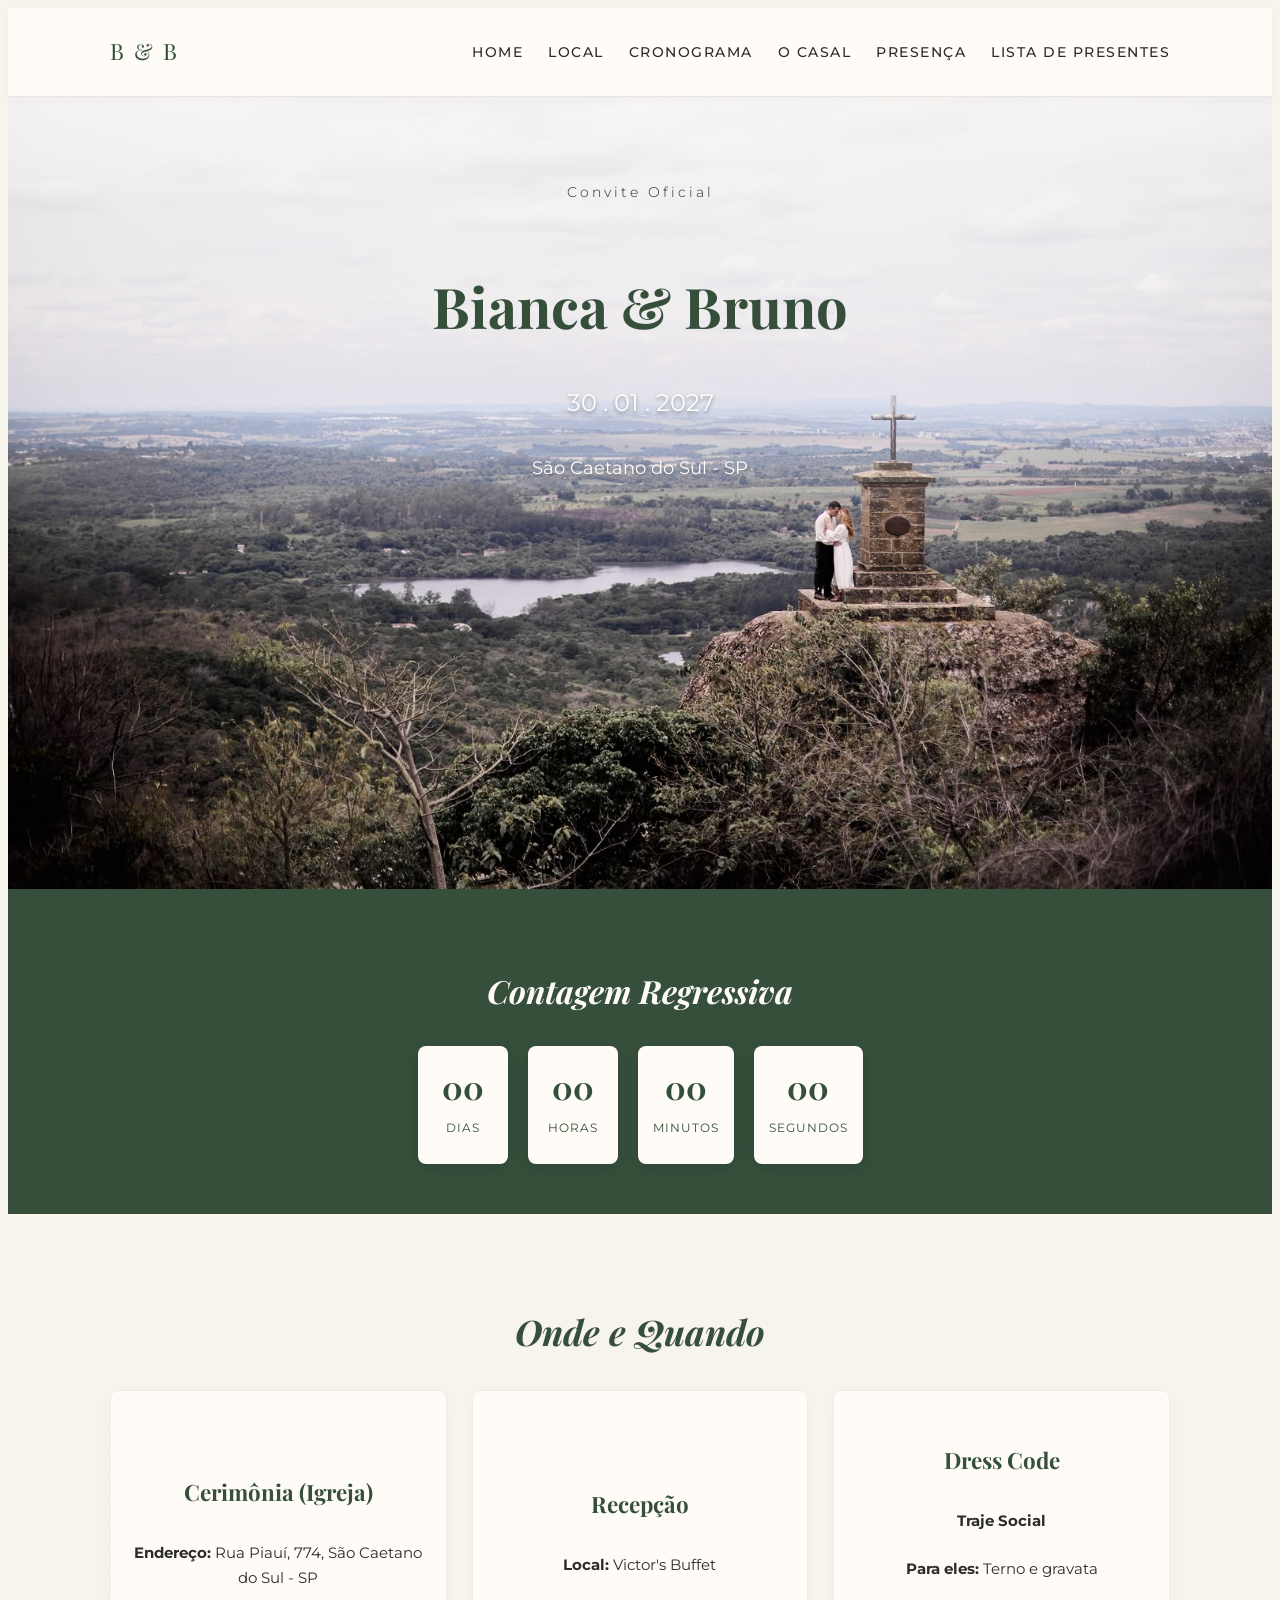
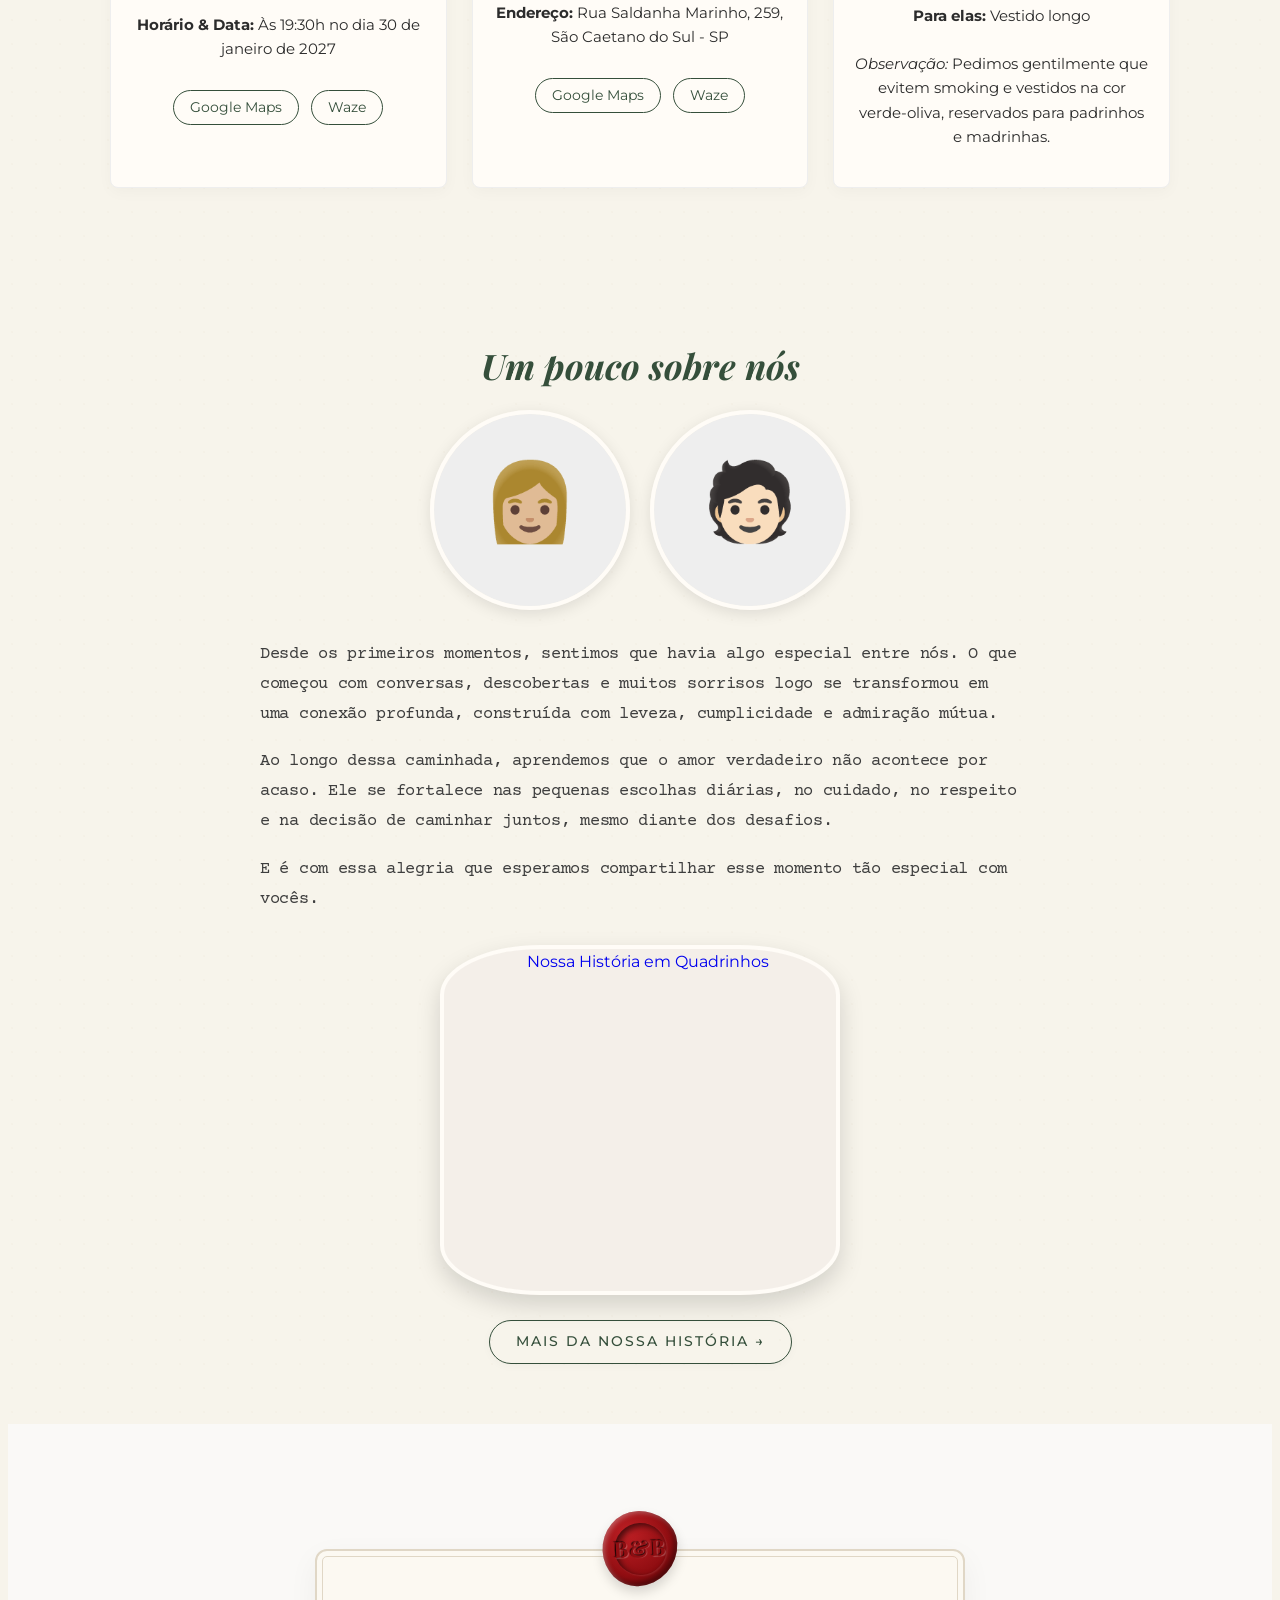
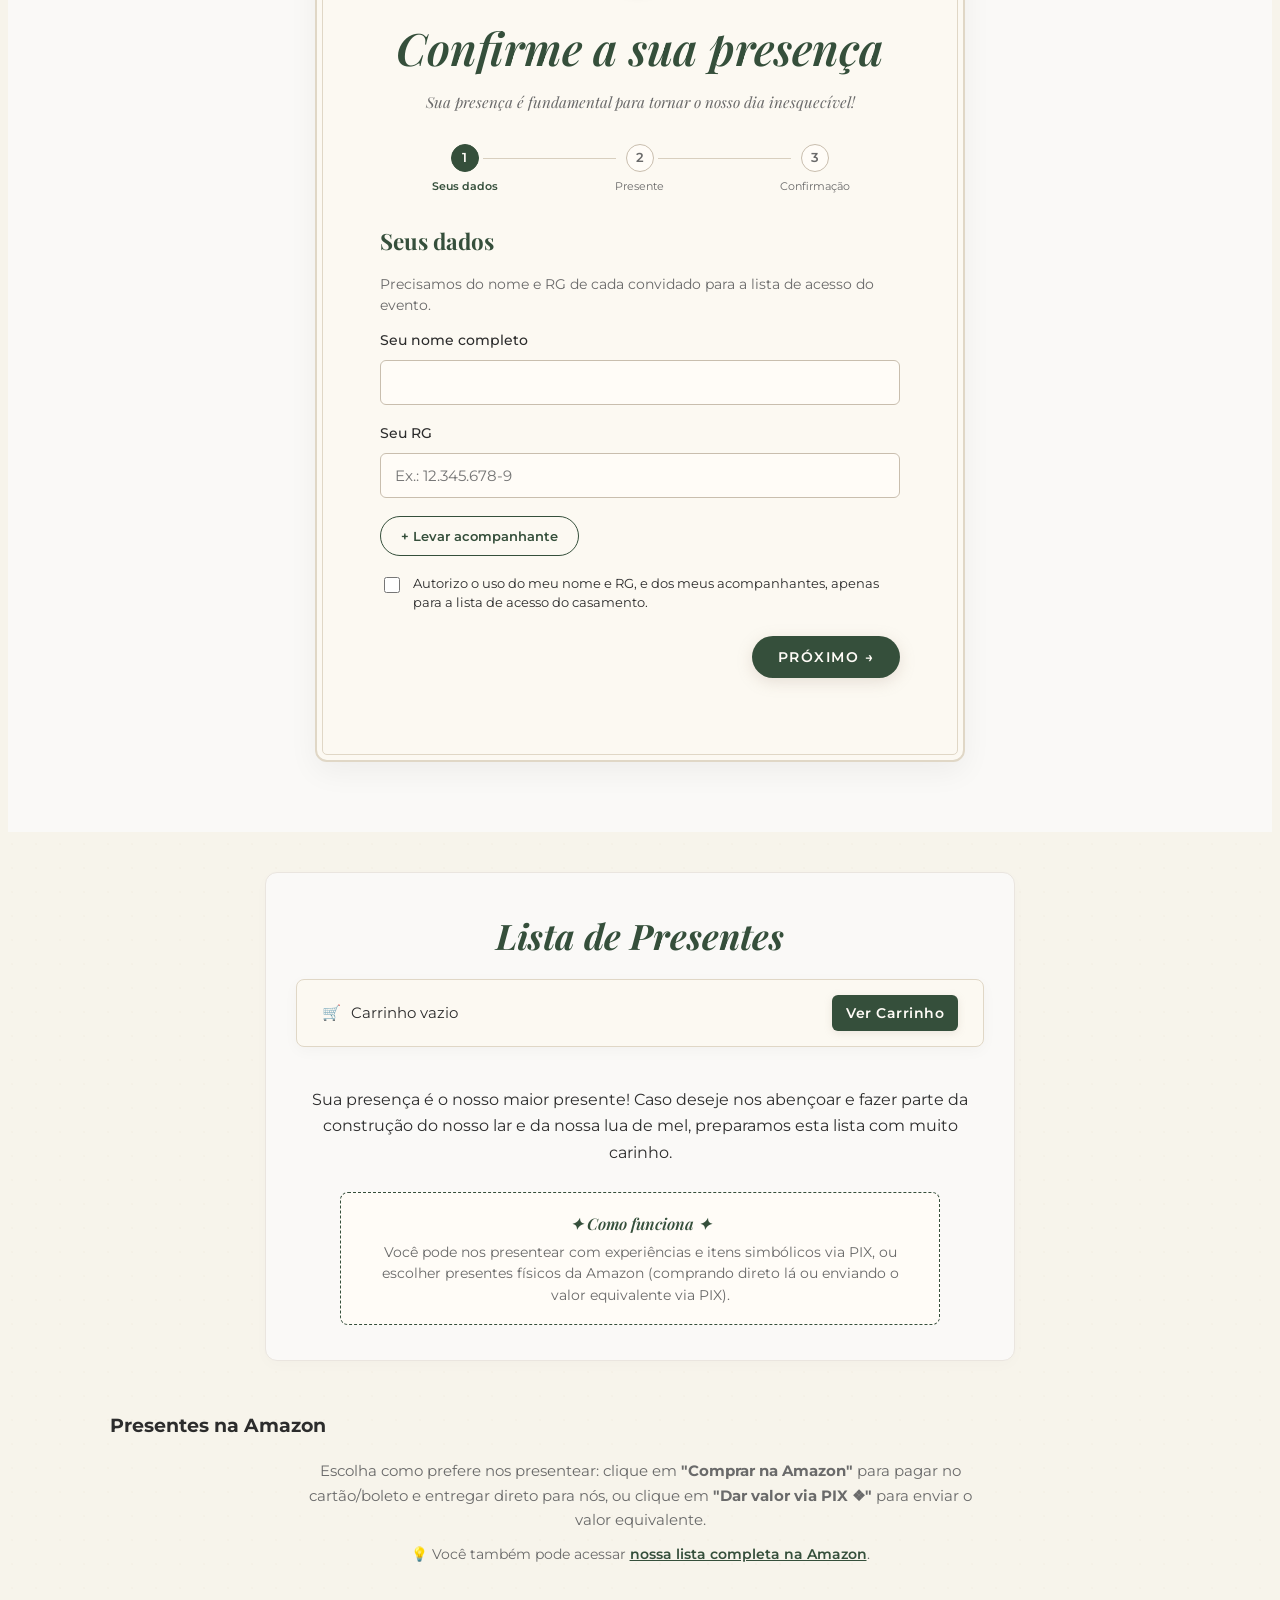
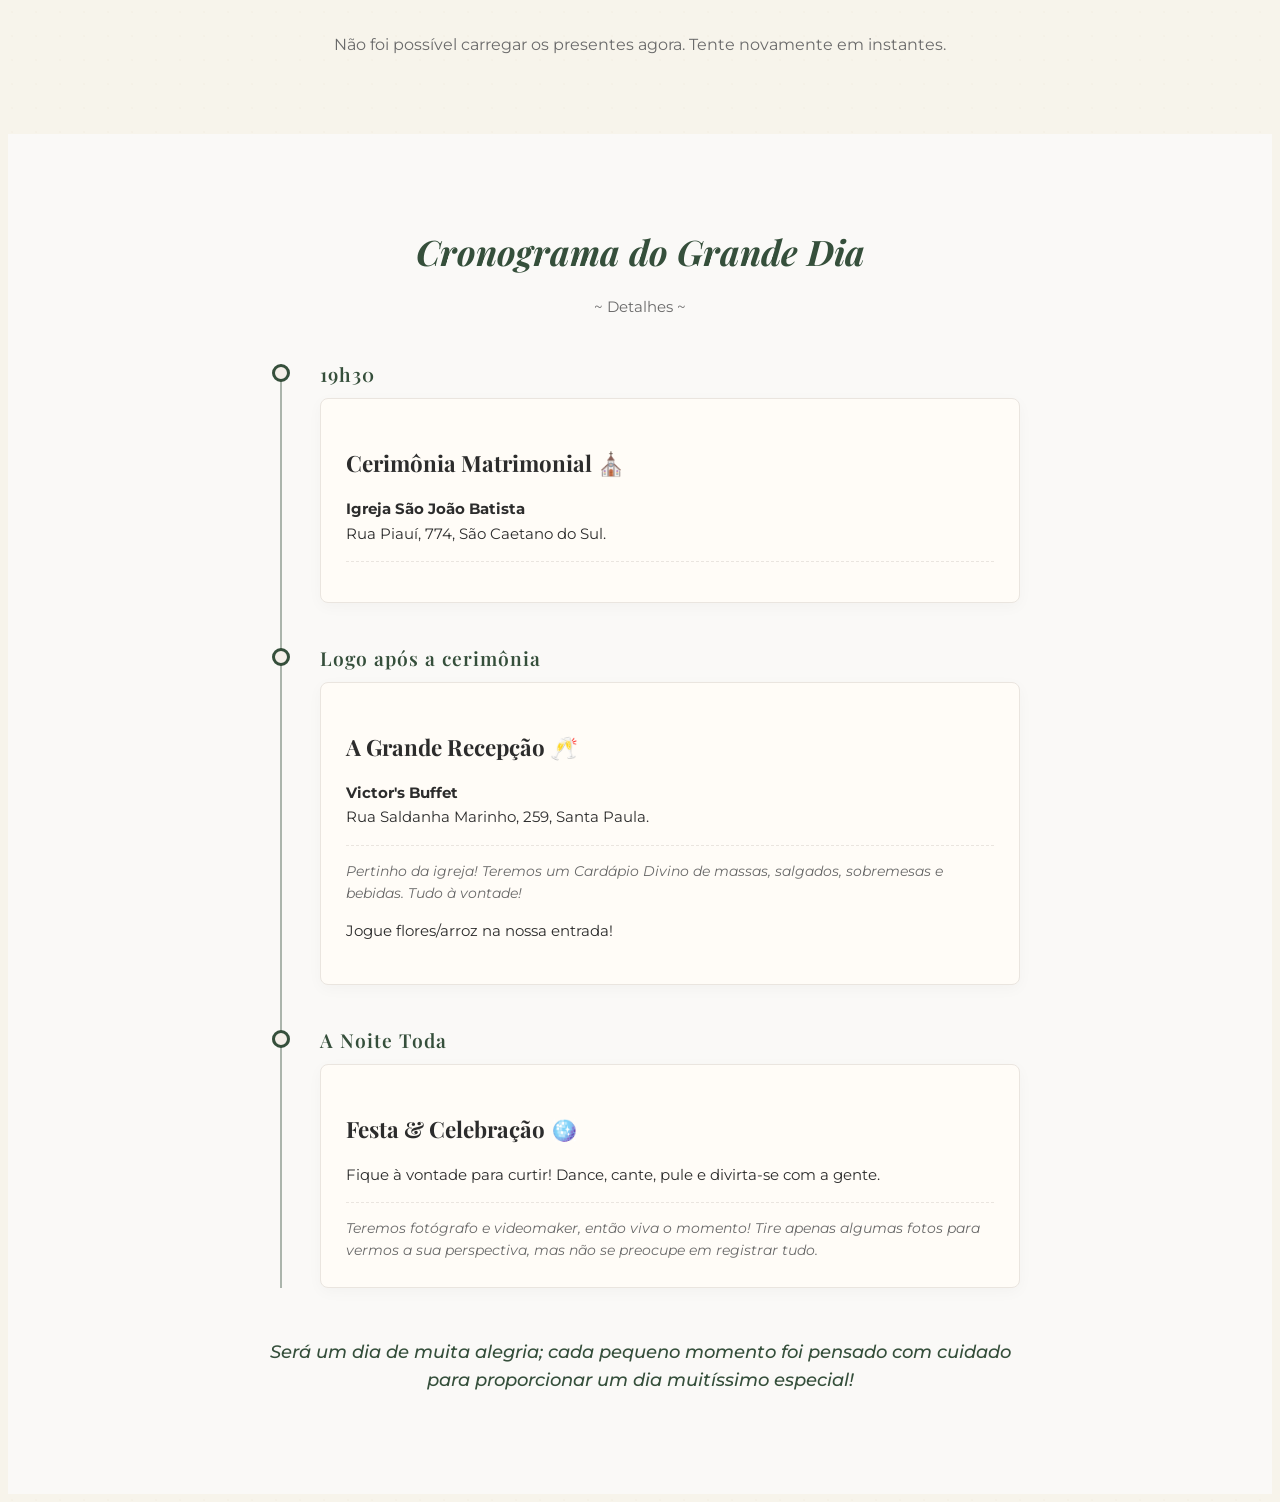
==== commit a9a9eacf: "ajustes" ====
--- a/index.html
+++ b/index.html
@@ -9,6 +9,28 @@
     <link rel="stylesheet" href="css/style.css">
     <link href="https://fonts.googleapis.com/css2?family=Courier+Prime:ital,wght@0,400;0,700;1,400&display=swap" rel="stylesheet">
     <link href="https://fonts.googleapis.com/css2?family=Great+Vibes&display=swap" rel="stylesheet">
+    <style>
+        @media (max-width: 768px) {
+            .hero {
+                background-position: center top !important;
+                justify-content: flex-start !important;
+                padding-top: 85px !important;
+                padding-bottom: 40px !important;
+            }
+
+            .hero h1 {
+                margin-bottom: 6px !important;
+            }
+
+            .hero .wedding-date {
+                margin-top: 4px !important;
+            }
+
+            .hero p:last-of-type {
+                margin-top: 4px !important;
+            }
+        }
+    </style>
 </head>
 <body>
 
@@ -33,13 +55,12 @@
         </nav>
     </header>
 
-<section id="home" class="hero">
-    <h3 class="Convite Oficial">Convite Oficial</h3>
-    
-<h1>Bianca & Bruno</h1>
-<p class="wedding-date" style="font-size: 1.5rem; color: #ffffff; text-shadow: 0 0 10px rgba(255, 255, 255, 0.85), 0 2px 4px rgba(0, 0, 0, 0.5);">30 . 01 . 2027</p>
-<p style="margin-top: 8px; font-size: 1.1rem; color: #ffffff; text-shadow: 0 0 8px rgba(255, 255, 255, 0.75), 0 2px 4px rgba(0, 0, 0, 0.5);">São Caetano do Sul - SP</p>
-</section>
+    <section id="home" class="hero">
+        <h3 class="Convite Oficial">Convite Oficial</h3>
+        <h1>Bianca & Bruno</h1>
+        <p class="wedding-date" style="font-size: 1.5rem; color: #ffffff; text-shadow: 0 0 10px rgba(255, 255, 255, 0.85), 0 2px 4px rgba(0, 0, 0, 0.5);">30 . 01 . 2027</p>
+        <p style="margin-top: 8px; font-size: 1.1rem; color: #ffffff; text-shadow: 0 0 8px rgba(255, 255, 255, 0.75), 0 2px 4px rgba(0, 0, 0, 0.5);">São Caetano do Sul - SP</p>
+    </section>
 
     <section class="countdown-section">
         <h2>Contagem Regressiva</h2>
@@ -54,7 +75,6 @@
     <section id="local" class="location-section">
         <h2 class="section-title">Onde e Quando</h2>
         <div class="location-grid">
-            
             <div class="location-card">
                 <h3>Cerimônia (Igreja)</h3>
                 <p><strong>Endereço:</strong> Rua Piauí, 774, São Caetano do Sul - SP</p>
@@ -79,17 +99,13 @@
             
             <div class="location-card">
                 <h3>Dress Code</h3>
-                <p><strong>Desejável traje social</strong></p>
-                <p class="suggestion" style="margin-top: 10px; margin-bottom: 5px;">Sugestão de tons neutros:</p>
-    
-                <div class="palette-container">
-                    <div class="color-dot" style="background-color: #dfc3a3;" title="Beige"></div>
-                    <div class="color-dot" style="background-color: #b08d65;" title="Coffee"></div>
-                    <div class="color-dot" style="background-color: #cbb4b0;" title="Dreamy Pink"></div>
-                    <div class="color-dot" style="background-color: #4a3525;" title="Chocolate"></div>
-                </div>
-            </div>
-    </div>
+                <p><strong>Traje Social</strong></p>
+                <p><strong>Para eles:</strong> Terno e gravata</p>
+                <p><strong>Para elas:</strong> Vestido longo</p>
+                <p><em>Observação:</em> Pedimos gentilmente que evitem smoking e vestidos na cor verde-oliva, reservados para padrinhos e madrinhas.</p>
+            </div>
+    </section>
+
     <section id="casal" class="couple-section">
         <h2 class="section-title">Um pouco sobre nós</h2>
         <div class="photos">
@@ -99,7 +115,7 @@
         <div style="text-align: left; max-width: 800px; margin: 0 auto; line-height: 1.8;">
             <p style="margin-bottom: 15px;">Desde os primeiros momentos, sentimos que havia algo especial entre nós. O que começou com conversas, descobertas e muitos sorrisos logo se transformou em uma conexão profunda, construída com leveza, cumplicidade e admiração mútua.</p>
             <p style="margin-bottom: 15px;">Ao longo dessa caminhada, aprendemos que o amor verdadeiro não acontece por acaso. Ele se fortalece nas pequenas escolhas diárias, no cuidado, no respeito e na decisão de caminhar juntos, mesmo diante dos desafios.</p>
-<p style="margin-bottom: 30px;">E é com essa alegria que esperamos compartilhar esse momento tão especial com vocês.</p>
+            <p style="margin-bottom: 30px;">E é com essa alegria que esperamos compartilhar esse momento tão especial com vocês.</p>
         </div>
         
         <a href="historia.html" style="display: block; text-decoration: none; transition: transform 0.3s;" onmouseover="this.style.transform='scale(1.02)'" onmouseout="this.style.transform='scale(1)'">
@@ -108,15 +124,11 @@
             </div>
         </a>
 
-    <a href="historia.html" class="btn-historia">Mais da Nossa História →</a>
-
-    </section>
-        
-</section>
+        <a href="historia.html" class="btn-historia">Mais da Nossa História →</a>
+    </section>
 
     <section id="presenca" class="rsvp-section">
         <div class="rsvp-envelope-card">
-            
             <div class="wax-seal-wrapper">
                 <div class="realistic-wax-seal">
                     <span class="wax-letters">B&B</span>
@@ -127,94 +139,87 @@
             <p class="rsvp-subtitle">Sua presença é fundamental para tornar o nosso dia inesquecível!</p>
             
             <div id="rsvp-wizard" class="wizard"></div>
-
-        </div>
-    </section>
-
-    
+        </div>
+    </section>
+
     <section id="presentes" class="gifts-section">
-    
-    <div class="gifts-intro-card">
-        <h2 class="section-title">Lista de Presentes</h2>
-    <div class="cart-bar">
-        <div class="cart-bar-info">
-            <span>🛒</span>
-            <span id="cart-status-text">Carrinho vazio</span>
-        </div>
-        <button class="btn-ver-carrinho" onclick="openCart()">Ver Carrinho</button>
-    </div>
-        <p class="gifts-main-text">
-            Sua presença é o nosso maior presente! Caso deseje nos abençoar e fazer parte da construção do nosso lar e da nossa lua de mel, preparamos esta lista com muito carinho.
-        </p>
-
-        <div class="gifts-badge-info">
-            <span class="badge-title">✦ Como funciona ✦</span>
-            <p>Você pode nos presentear com experiências e itens simbólicos via PIX, ou escolher presentes físicos da Amazon (comprando direto lá ou enviando o valor equivalente via PIX).</p>
-        </div>
-    </div>
-
-    <div id="gifts-container"></div>
-
-    <div class="category-group amazon-gifts">
-        <h3 class="category-title">Presentes na Amazon</h3>
-        <p class="amazon-intro">
-            Escolha como prefere nos presentear: clique em <strong>"Comprar na Amazon"</strong> para pagar no cartão/boleto e entregar direto para nós, ou clique em <strong>"Dar valor via PIX ❖"</strong> para enviar o valor equivalente.
-        </p>
-        <p class="amazon-intro amazon-dica">
-            💡 Você também pode acessar
-            <a id="amazon-lista-link" href="#" target="_blank" rel="noopener noreferrer">nossa lista completa na Amazon</a>.
-        </p>
-        <div id="amazon-gifts-container" class="gifts-grid">
-            <p class="amazon-msg">Carregando presentes...</p>
-        </div>
-    </div>
-
-    <div class="modal-overlay" id="cart-modal">
-        <div class="modal">
-            <button class="close-modal" onclick="closeCart()">×</button>
-            <h2 style="font-family: var(--font-title); color: var(--primary-color);">Seu Carrinho</h2>
-            
-            <div id="cart-items-list" class="cart-items">
-                <p style="text-align:center; color:#888;">Seu carrinho está vazio.</p>
-            </div>
-            
-            <div class="cart-total" id="cart-total-box" style="display:none;">
-                Total: R$ <span id="cart-total-value">0,00</span>
-            </div>
-            
-            <button class="btn-checkout" id="btn-checkout" onclick="checkoutPix()" style="display:none;">
-                Pagar com PIX (Ver Chave)
-            </button>
-
-            <div class="pix-box" id="pix-instructions" style="display:none;">
-                <button onclick="voltarParaCarrinho()" class="btn-voltar-pix">← Voltar</button>
-                <p><strong>Quase lá!</strong> Copie a chave PIX abaixo e transfira o valor exato:</p>
-                <div class="pix-key" id="pix-key-value">44533749844</div>
-                <p id="pix-copiado-aviso" style="font-size: 0.85rem; color: var(--primary-color); font-weight: 600; margin-top: 6px; display: none;">
-                    ✓ Chave PIX copiada para a área de transferência!
-                </p>
-                <p style="font-size: 0.85rem; color: #666; margin-top:10px;">
-                    Após concluir o PIX no seu banco, informe seu nome abaixo para darmos baixa no presente:
-                </p>
-                <input type="text" id="pix-nome-convidado" class="reserva-input" placeholder="Seu nome" maxlength="80" style="margin-top: 10px;">
-                <button onclick="confirmarPagamentoPix()" id="btn-confirmar-pix" class="btn-checkout" style="margin-top: 10px;">
-                    Já fiz o PIX 💝
+        <div class="gifts-intro-card">
+            <h2 class="section-title">Lista de Presentes</h2>
+            <div class="cart-bar">
+                <div class="cart-bar-info">
+                    <span>🛒</span>
+                    <span id="cart-status-text">Carrinho vazio</span>
+                </div>
+                <button class="btn-ver-carrinho" onclick="openCart()">Ver Carrinho</button>
+            </div>
+            <p class="gifts-main-text">
+                Sua presença é o nosso maior presente! Caso deseje nos abençoar e fazer parte da construção do nosso lar e da nossa lua de mel, preparamos esta lista com muito carinho.
+            </p>
+
+            <div class="gifts-badge-info">
+                <span class="badge-title">✦ Como funciona ✦</span>
+                <p>Você pode nos presentear com experiências e itens simbólicos via PIX, ou escolher presentes físicos da Amazon (comprando direto lá ou enviando o valor equivalente via PIX).</p>
+            </div>
+        </div>
+
+        <div id="gifts-container"></div>
+
+        <div class="category-group amazon-gifts">
+            <h3 class="category-title">Presentes na Amazon</h3>
+            <p class="amazon-intro">
+                Escolha como prefere nos presentear: clique em <strong>"Comprar na Amazon"</strong> para pagar no cartão/boleto e entregar direto para nós, ou clique em <strong>"Dar valor via PIX ❖"</strong> para enviar o valor equivalente.
+            </p>
+            <p class="amazon-intro amazon-dica">
+                💡 Você também pode acessar
+                <a id="amazon-lista-link" href="#" target="_blank" rel="noopener noreferrer">nossa lista completa na Amazon</a>.
+            </p>
+            <div id="amazon-gifts-container" class="gifts-grid">
+                <p class="amazon-msg">Carregando presentes...</p>
+            </div>
+        </div>
+
+        <div class="modal-overlay" id="cart-modal" style="display: none;">
+            <div class="modal">
+                <button class="close-modal" onclick="closeCart()">×</button>
+                <h2 style="font-family: var(--font-title); color: var(--primary-color);">Seu Carrinho</h2>
+                
+                <div id="cart-items-list" class="cart-items">
+                    <p style="text-align:center; color:#888;">Seu carrinho está vazio.</p>
+                </div>
+                
+                <div class="cart-total" id="cart-total-box" style="display:none;">
+                    Total: R$ <span id="cart-total-value">0,00</span>
+                </div>
+                
+                <button class="btn-checkout" id="btn-checkout" onclick="checkoutPix()" style="display:none;">
+                    Pagar com PIX (Ver Chave)
                 </button>
-            </div>
-        </div>
-    </div>
-
-</section>
-
-    
-<section id="cronograma" class="cronograma-section">
+
+                <div class="pix-box" id="pix-instructions" style="display:none;">
+                    <button onclick="voltarParaCarrinho()" class="btn-voltar-pix">← Voltar</button>
+                    <p><strong>Quase lá!</strong> Copie a chave PIX abaixo e transfira o valor exato:</p>
+                    <div class="pix-key" id="pix-key-value">44533749844</div>
+                    <p id="pix-copiado-aviso" style="font-size: 0.85rem; color: var(--primary-color); font-weight: 600; margin-top: 6px; display: none;">
+                        ✓ Chave PIX copiada para a área de transferência!
+                    </p>
+                    <p style="font-size: 0.85rem; color: #666; margin-top:10px;">
+                        Após concluir o PIX no seu banco, informe seu nome abaixo para darmos baixa no presente:
+                    </p>
+                    <input type="text" id="pix-nome-convidado" class="reserva-input" placeholder="Seu nome" maxlength="80" style="margin-top: 10px;">
+                    <button onclick="confirmarPagamentoPix()" id="btn-confirmar-pix" class="btn-checkout" style="margin-top: 10px;">
+                        Já fiz o PIX 💝
+                    </button>
+                </div>
+            </div>
+        </div>
+    </section>
+
+    <section id="cronograma" class="cronograma-section">
         <h2 class="section-title">Cronograma do Grande Dia</h2>
         <p class="subtitle">~ Detalhes ~</p>
 
         <div style="max-width: 800px; margin: 20px auto 40px; padding: 0 20px;">
-            
             <ul class="timeline">
-                
                 <li>
                     <div class="timeline-time">19h30</div>
                     <div class="timeline-content">
@@ -242,66 +247,64 @@
                         <p class="timeline-note">Teremos fotógrafo e videomaker, então viva o momento! Tire apenas algumas fotos para vermos a sua perspectiva, mas não se preocupe em registrar tudo.</p>
                     </div>
                 </li>
-
             </ul>
 
             <p style="margin-top: 50px; font-style: italic; text-align: center; color: var(--primary-color); font-weight: 500; font-size: 1.1rem;">
                 Será um dia de muita alegria; cada pequeno momento foi pensado com cuidado para proporcionar um dia muitíssimo especial!
             </p>
-
         </div>
     </section>
 
     <div class="modal-overlay" id="popup-confirmacao" style="display: none;">
-    <div class="modal" style="text-align: center; padding: 40px 30px;">
-        <div style="font-size: 2.5rem; margin-bottom: 10px;">🤍</div>
-        <h3 style="font-family: var(--font-title); color: var(--primary-color); font-size: 1.5rem; margin-bottom: 15px;">Presente Adicionado!</h3>
-        <p id="popup-texto-item" style="font-family: var(--font-text); font-size: 0.95rem; color: var(--text-dark); margin-bottom: 25px; line-height: 1.5;"></p>
-        
-        <div style="display: flex; gap: 12px; justify-content: center; flex-wrap: wrap;">
-            <button onclick="fecharPopupConfirmacao()" style="background-color: transparent; color: var(--primary-color); border: 1px solid var(--primary-color); padding: 12px 20px; border-radius: 25px; font-weight: 600; cursor: pointer; font-size: 0.85rem; font-family: var(--font-text);">Continuar Escolhendo</button>
-            <button onclick="irParaCarrinho()" style="background-color: var(--primary-color); color: var(--white); border: none; padding: 12px 24px; border-radius: 25px; font-weight: 600; cursor: pointer; font-size: 0.85rem; font-family: var(--font-text);">Ver Carrinho</button>
+        <div class="modal" style="text-align: center; padding: 40px 30px;">
+            <div style="font-size: 2.5rem; margin-bottom: 10px;">🤍</div>
+            <h3 style="font-family: var(--font-title); color: var(--primary-color); font-size: 1.5rem; margin-bottom: 15px;">Presente Adicionado!</h3>
+            <p id="popup-texto-item" style="font-family: var(--font-text); font-size: 0.95rem; color: var(--text-dark); margin-bottom: 25px; line-height: 1.5;"></p>
+            
+            <div style="display: flex; gap: 12px; justify-content: center; flex-wrap: wrap;">
+                <button onclick="fecharPopupConfirmacao()" style="background-color: transparent; color: var(--primary-color); border: 1px solid var(--primary-color); padding: 12px 20px; border-radius: 25px; font-weight: 600; cursor: pointer; font-size: 0.85rem; font-family: var(--font-text);">Continuar Escolhendo</button>
+                <button onclick="irParaCarrinho()" style="background-color: var(--primary-color); color: var(--white); border: none; padding: 12px 24px; border-radius: 25px; font-weight: 600; cursor: pointer; font-size: 0.85rem; font-family: var(--font-text);">Ver Carrinho</button>
+            </div>
         </div>
     </div>
-</div>
-
-<div class="modal-overlay" id="popup-rsvp-alerta">
-    <div class="modal" style="text-align: center; padding: 40px 30px;">
-        <div style="font-size: 2.2rem; margin-bottom: 10px;">✨</div>
-        <h3 style="font-family: var(--font-title); color: var(--primary-color); font-size: 1.4rem; margin-bottom: 15px;">Atenção</h3>
-        <p style="font-family: var(--font-text); font-size: 0.95rem; color: var(--text-dark); margin-bottom: 25px; line-height: 1.5;">Por favor, preencha o seu nome no campo antes de enviar a confirmação.</p>
-        <button onclick="fecharRsvpAlerta()" style="background-color: var(--primary-color); color: var(--white); border: none; padding: 12px 28px; border-radius: 25px; font-weight: 600; cursor: pointer; font-size: 0.85rem; font-family: var(--font-text);">Entendido</button>
+
+    <div class="modal-overlay" id="popup-rsvp-alerta" style="display: none;">
+        <div class="modal" style="text-align: center; padding: 40px 30px;">
+            <div style="font-size: 2.2rem; margin-bottom: 10px;">✨</div>
+            <h3 style="font-family: var(--font-title); color: var(--primary-color); font-size: 1.4rem; margin-bottom: 15px;">Atenção</h3>
+            <p style="font-family: var(--font-text); font-size: 0.95rem; color: var(--text-dark); margin-bottom: 25px; line-height: 1.5;">Por favor, preencha o seu nome no campo antes de enviar a confirmação.</p>
+            <button onclick="fecharRsvpAlerta()" style="background-color: var(--primary-color); color: var(--white); border: none; padding: 12px 28px; border-radius: 25px; font-weight: 600; cursor: pointer; font-size: 0.85rem; font-family: var(--font-text);">Entendido</button>
+        </div>
     </div>
-</div>
-
-<div class="modal-overlay" id="popup-reserva">
-    <div class="modal" style="text-align: center; padding: 40px 30px;">
-        <button class="close-modal" onclick="fecharReserva()">×</button>
-
-        <div id="reserva-form">
-            <div style="font-size: 2.5rem; margin-bottom: 10px;">💝</div>
-            <h3 class="reserva-titulo">Que presente lindo!</h3>
-            <p class="reserva-texto">Você está marcando como comprado:<br><strong id="reserva-nome-presente"></strong></p>
-            <input type="text" id="reserva-nome-convidado" class="reserva-input" placeholder="Seu nome" maxlength="80">
-            <p id="reserva-erro" class="reserva-erro"></p>
-            <div class="reserva-botoes">
-                <button onclick="fecharReserva()" class="btn-reserva-secundario">Cancelar</button>
-                <button onclick="confirmarReserva()" id="btn-confirmar-reserva" class="btn-reserva-primario">Confirmar</button>
-            </div>
-        </div>
-
-        <div id="reserva-resultado" style="display: none;">
-            <div id="reserva-resultado-icone" style="font-size: 2.5rem; margin-bottom: 10px;"></div>
-            <h3 id="reserva-resultado-titulo" class="reserva-titulo"></h3>
-            <p id="reserva-resultado-texto" class="reserva-texto"></p>
-            <button onclick="fecharReserva()" class="btn-reserva-primario">Fechar</button>
+
+    <div class="modal-overlay" id="popup-reserva" style="display: none;">
+        <div class="modal" style="text-align: center; padding: 40px 30px;">
+            <button class="close-modal" onclick="fecharReserva()">×</button>
+
+            <div id="reserva-form">
+                <div style="font-size: 2.5rem; margin-bottom: 10px;">💝</div>
+                <h3 class="reserva-titulo">Que presente lindo!</h3>
+                <p class="reserva-texto">Você está marcando como comprado:<br><strong id="reserva-nome-presente"></strong></p>
+                <input type="text" id="reserva-nome-convidado" class="reserva-input" placeholder="Seu nome" maxlength="80">
+                <p id="reserva-erro" class="reserva-erro"></p>
+                <div class="reserva-botoes">
+                    <button onclick="fecharReserva()" class="btn-reserva-secundario">Cancelar</button>
+                    <button onclick="confirmarReserva()" id="btn-confirmar-reserva" class="btn-reserva-primario">Confirmar</button>
+                </div>
+            </div>
+
+            <div id="reserva-resultado" style="display: none;">
+                <div id="reserva-resultado-icone" style="font-size: 2.5rem; margin-bottom: 10px;"></div>
+                <h3 id="reserva-resultado-titulo" class="reserva-titulo"></h3>
+                <p id="reserva-resultado-texto" class="reserva-texto"></p>
+                <button onclick="fecharReserva()" class="btn-reserva-primario">Fechar</button>
+            </div>
         </div>
     </div>
-</div>
-
-<script src="js/supabase-config.js"></script>
-<script src="js/script.js"></script>
-<script src="js/presentes-amazon.js"></script>
-<script src="js/rsvp-wizard.js"></script>
+
+    <script src="js/supabase-config.js"></script>
+    <script src="js/script.js"></script>
+    <script src="js/presentes-amazon.js"></script>
+    <script src="js/rsvp-wizard.js"></script>
 </body>
 </html>
